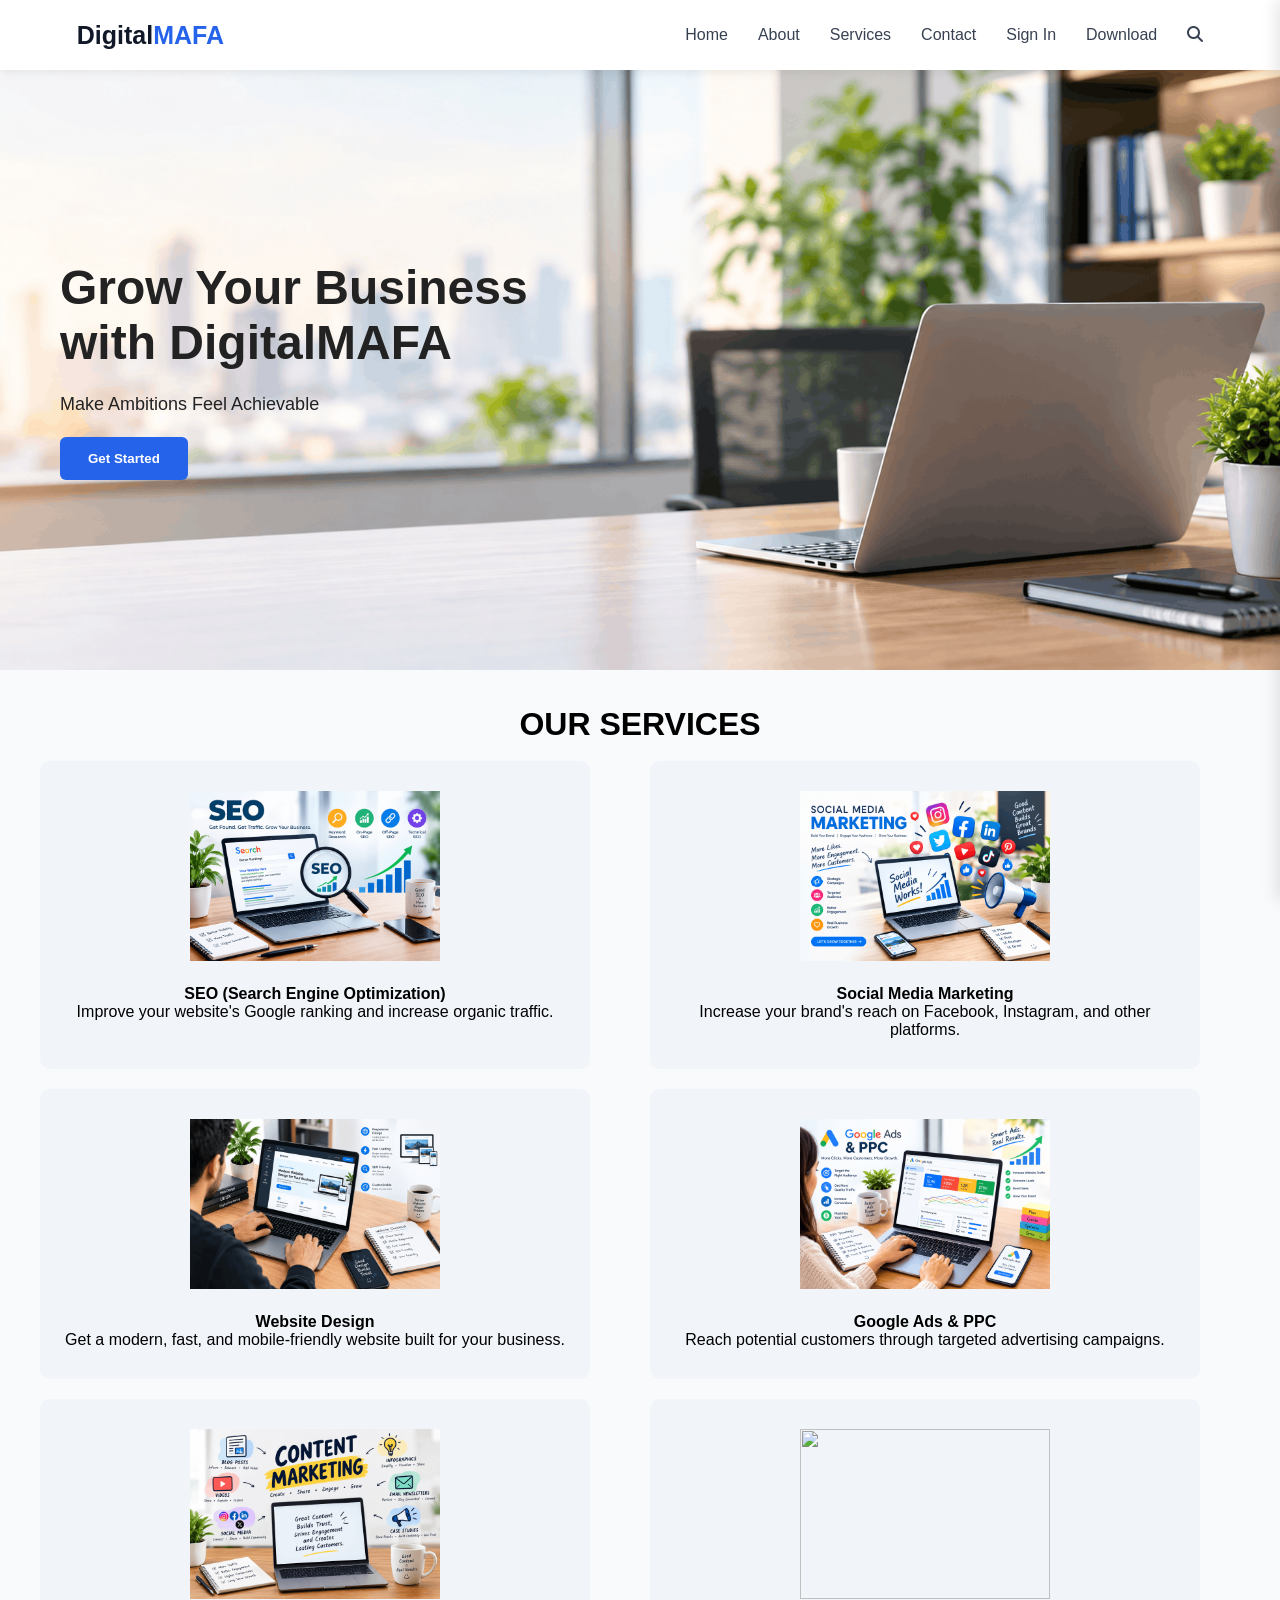
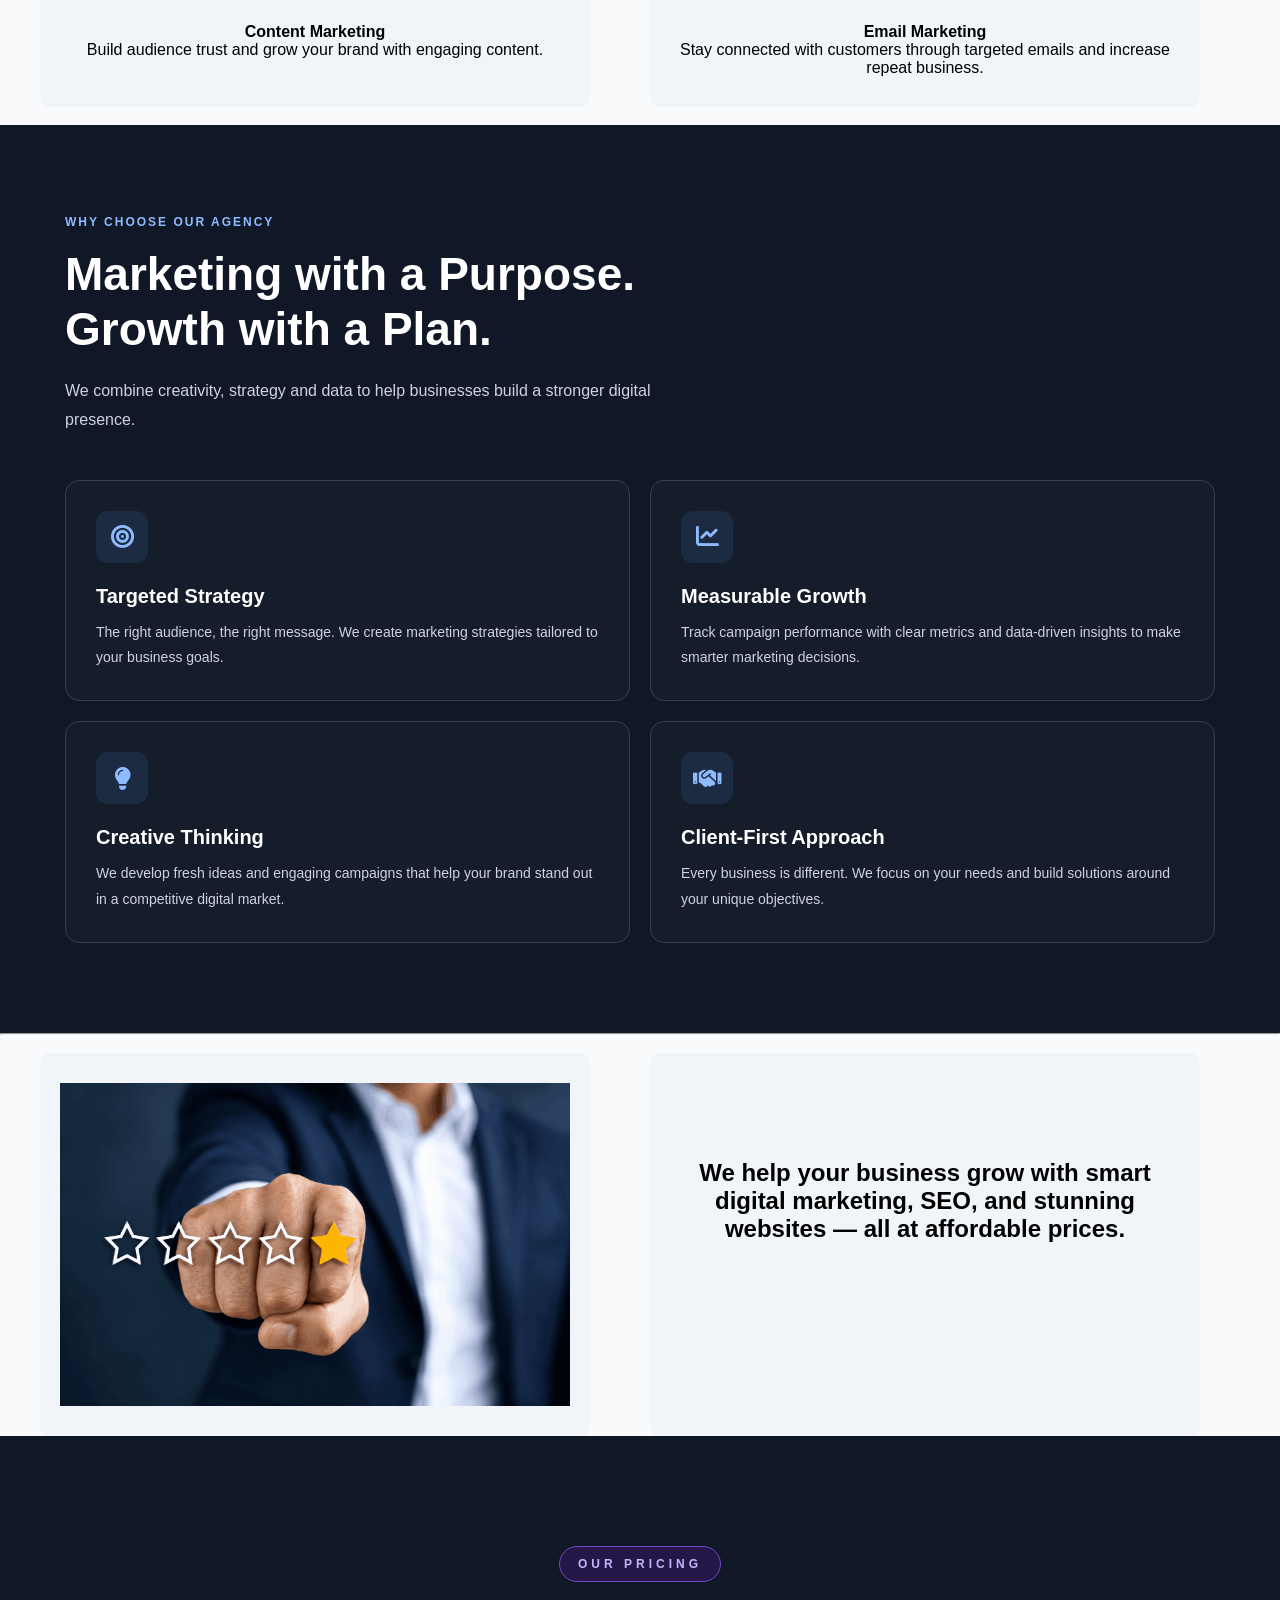
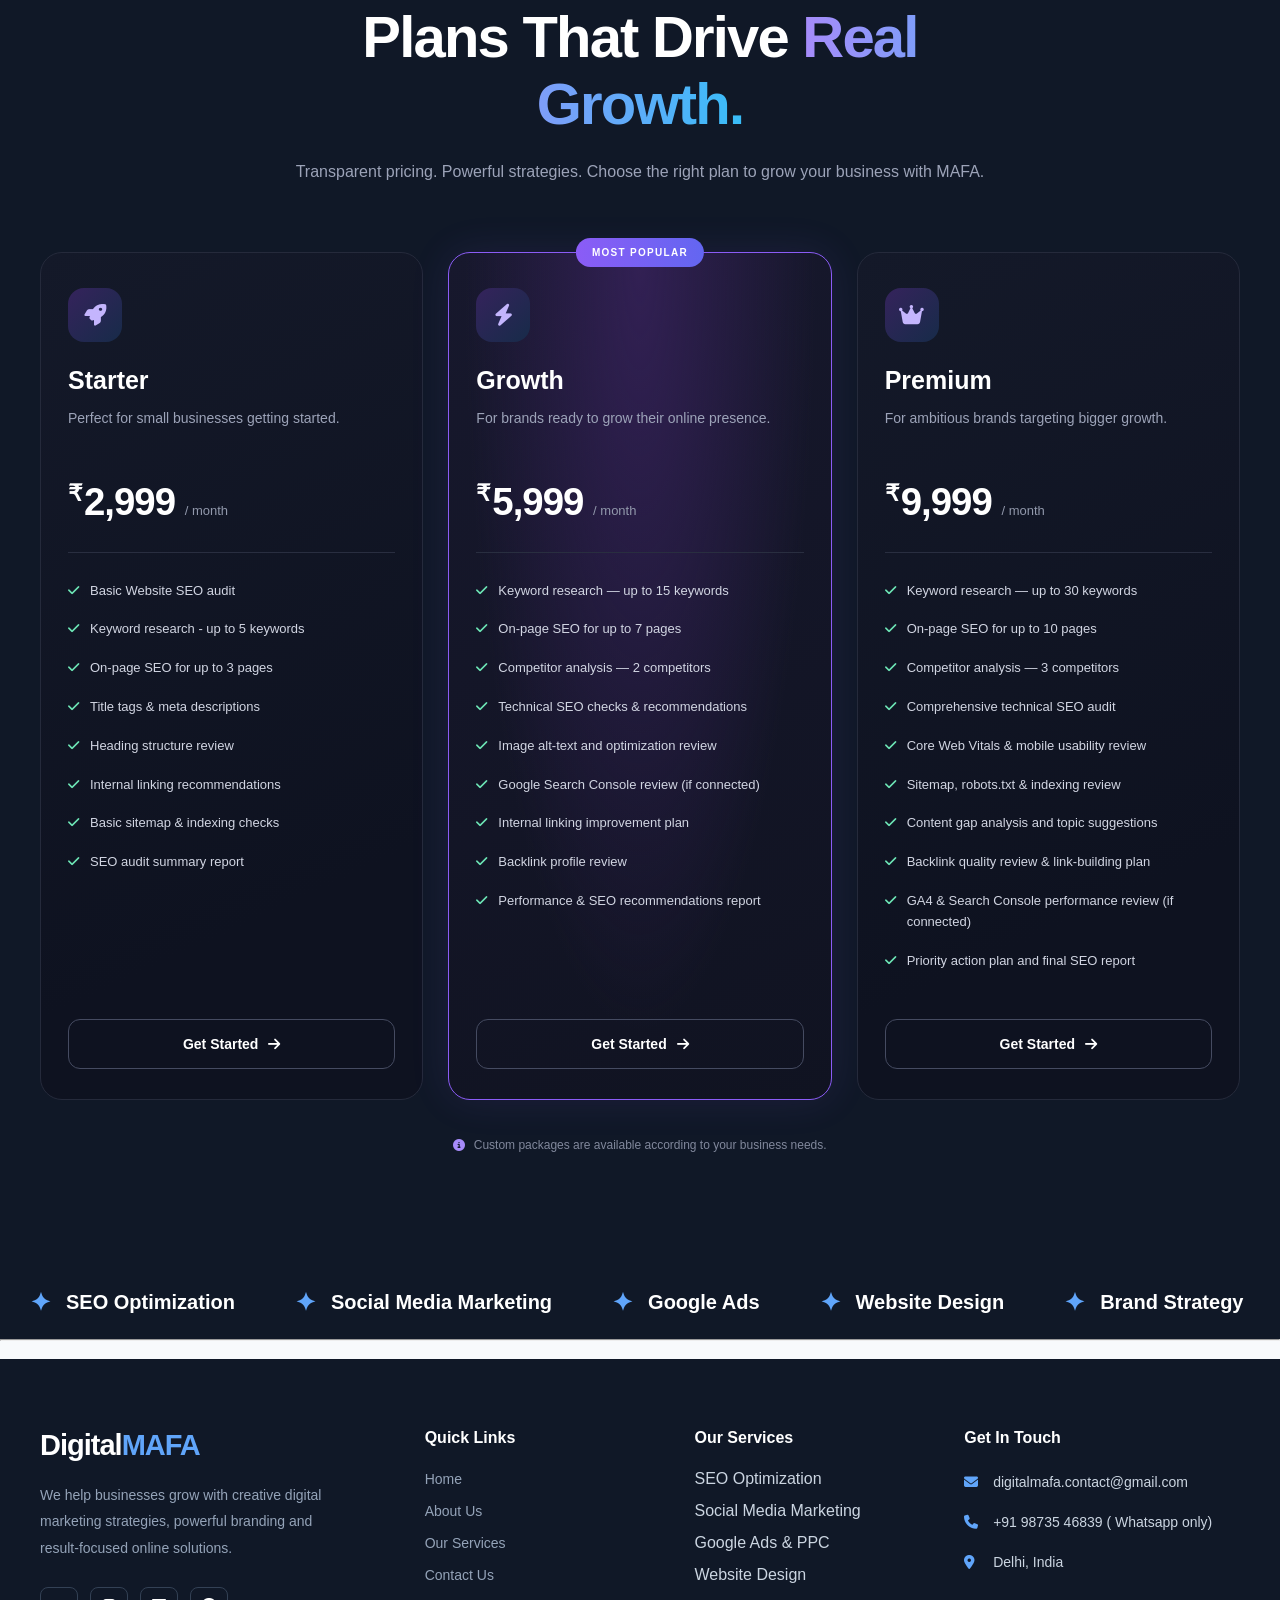
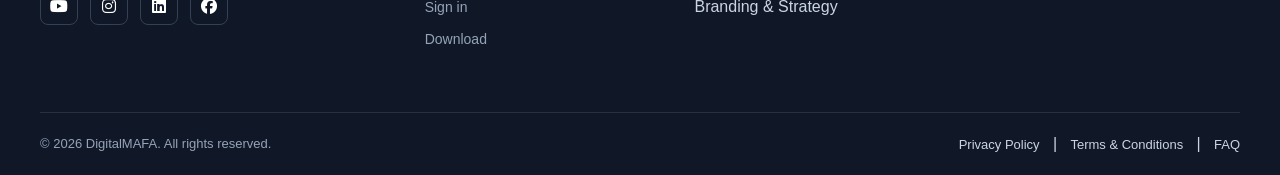
==== index.html @ c2f6a1da "Update index.html" ====
<!DOCTYPE html>
<html lang="en">
<head>
  <meta charset="UTF-8">
  <meta name="viewport" content="width=device-width, initial-scale=1.0">


<!--title & description-->
<title>The Best Digital Services Platform to Grow Your Business | DigitalMAFA</title>
<meta name="description" content="Empowering businesses with smart digital solutions to boost online visibility, attract more customers, and achieve sustainable growth.">


<script async src="https://pagead2.googlesyndication.com/pagead/js/adsbygoogle.js?client=ca-pub-8954679280643661"
     crossorigin="anonymous"></script>

<!-- Google tag (gtag.js) -->
<script async src="https://www.googletagmanager.com/gtag/js?id=G-PG7W6HLJ6Y"></script>
<script>
  window.dataLayer = window.dataLayer || [];
  function gtag(){dataLayer.push(arguments);}
  gtag('js', new Date());

  gtag('config', 'G-PG7W6HLJ6Y');
</script>

<!--Keywords-->
<meta name="keywords" content="DigitalMAFA, digital services, digital marketing services, SEO services, social media marketing, website development, web design services, Google Ads, online advertising, business growth, digital solutions, online branding">


<!-- Camonical -->
<link rel="canonical" href="https://digitalmafa.github.io/index.html">

<!-- logo icon -->
<link rel="icon" href="images/20261020_102235.png" type="image/png">

<!-- Link Preview Image -->
<meta property="og:type" content="website">
<meta property="og:title" content="The Best Digital Services Platform to Grow Your Business | DigitalMAFA">
<meta property="og:description" content="Empowering businesses with smart digital solutions to boost online visibility, attract more customers, and achieve sustainable growth.">
<meta property="og:image" content="https://digitalmafa.github.io/images/WhatsApp Image 2026-10-20 at 11.10.28 AM.jpeg">
<meta property="og:url" content="https://digitalmafa.github.io/">
<meta property="og:site_name" content="DigitalMAFA">

<!-- X / Twitter Preview -->
<meta name="twitter:card" content="summary_large_image">
<meta name="twitter:title" content="The Best Digital Services Platform to Grow Your Business | DigitalMAFA">
<meta name="twitter:description" content="Empowering businesses with smart digital solutions to boost online visibility, attract more customers, and achieve sustainable growth.">
<meta name="twitter:image" content="https://digitalmafa.github.io/images/WhatsApp Image 2026-10-20 at 11.10.28 AM.jpeg">


<!--Schema markup-->
<script type="application/ld+json">
{
  "@context": "https://schema.org",
  "@graph": [
    {
      "@type": "Organization",
      "@id": "https://digitalmafa.github.io/#organization",
      "name": "DigitalMAFA",
      "url": "https://digitalmafa.github.io/",
      "description": "DigitalMAFA provides digital services to help businesses build their online presence and grow online.",
      "logo": {
        "@type": "ImageObject",
        "url": "https://digitalmafa.github.io/logo.png"
      }
    },
    {
      "@type": "WebSite",
      "@id": "https://digitalmafa.github.io/#website",
      "url": "https://digitalmafa.github.io/",
      "name": "DigitalMAFA",
      "publisher": {
        "@id": "https://digitalmafa.github.io/#organization"
      },
      "inLanguage": "en"
    },
    {
      "@type": "WebPage",
      "@id": "https://digitalmafa.github.io/#webpage",
      "url": "https://digitalmafa.github.io/",
      "name": "The Best Digital Services Platform to Grow Your Business | DigitalMAFA",
      "description": "Empowering businesses with smart digital solutions to boost online visibility, attract more customers, and achieve sustainable growth.",
      "isPartOf": {
        "@id": "https://digitalmafa.github.io/#website"
      },
      "about": {
        "@id": "https://digitalmafa.github.io/#organization"
      },
      "inLanguage": "en"
    }
  ]
}
</script>


<!--CSS Styles-->
<link href="css/novbar.css" rel="stylesheet">
<link href="css/hero.css" rel="stylesheet">
<link href="css/colum.css" rel="stylesheet">
<link href="css/premium-section.css" rel="stylesheet">
<link href="css/footer.css" rel="stylesheet">
<link href="css/scrolling-slide.css" rel="stylesheet">
<link href="css/price.css" rel="stylesheet">


  <!-- Bootstrap CSS -->
<link rel="stylesheet"
href="https://cdnjs.cloudflare.com/ajax/libs/font-awesome/6.7.2/css/all.min.css">

</head>

<body>

  <nav class="navbar">
    <div class="logo"><b>Digital</b><b style="color: #2563eb;">MAFA</b></div>

    <ul class="nav-links">
      <li><a href="index.html">Home</a></li>
      <li><a href="about.html">About</a></li>
      <li><a href="services.html">Services</a></li>
      <li><a href="contact.html">Contact</a></li>
      <li><a href="sign-in.html">Sign In</a></li>
      <li><a href="download.html">Download</a></li>
      <li><a href="search.html"><i class="fa-solid fa-magnifying-glass"></i></a></li>
      
    </ul>

    <button class="menu-btn"
      aria-label="Open menu"
      aria-controls="sidebar"
      aria-expanded="false"
      onclick="openMenu()">☰</button>
  </nav>

  <div class="overlay" id="overlay" onclick="closeMenu()"></div>

   <aside class="sidebar" id="sidebar" aria-label="Mobile navigation">
   
    <button class="close-btn"
      aria-label="Close menu"
      onclick="closeMenu()">×</button>

    <a href="search.html" onclick="closeMenu()"><i class="fa-solid fa-magnifying-glass"></i> Search</a>
    <hr><br>
    <a href="index.html" onclick="closeMenu()">Home</a>
    <a href="about.html" onclick="closeMenu()">About</a>
    <a href="services.html" onclick="closeMenu()">Services</a>
    <a href="contact.html" onclick="closeMenu()">Contact</a>
    <a href="sign-in.html" onclick="closeMenu()">Sign In</a>
    <a href="download.html" onclick="closeMenu()">Download</a>
  </aside>


<section class="hero">
  <div class="hero-content">
    <h1>Grow Your Business with DigitalMAFA</h1>
    <p>Make Ambitions Feel Achievable</p><br>
     <a href="search.html"><button><b>Get Started</b></button></a>
  </div>
</section>

  
<br><br>

  <h1 style="text-align: center;"><b>OUR SERVICES</b></h1><br>
 
 <div class="container">



    <div class="column">
      <h2>
<img src="images/SEO Workspace Growth Strategy.png" width="250px" height="170px">
</h2><br>
      <p><b>SEO (Search Engine Optimization)</b></p>
      <p>Improve your website's Google ranking and increase organic traffic.</p>
    </div>

    <div class="column">
      <h2><img src="images/Social Media Marketing Growth Hub.png" width="250px" height="170px"></h2><br>
      <p><b>Social Media Marketing</b></p>
      <p>
Increase your brand's reach on Facebook, Instagram, and other platforms.</p>
    </div>

    <div class="column">
      <h2><img src="images/Modern Workspace for Web Design.png" width="250px" height="170px"></h2><br>
      <p><b>Website Design</b></p>
      <p>Get a modern, fast, and mobile-friendly website built for your business.</p>
    </div>
   
     <div class="column">
      <h2><img src="images/Google Ads PPC Growth Workspace.png" width="250px" height="170px"></h2><br>
      <p><b>Google Ads & PPC</b></p>
      <p>Reach potential customers through targeted advertising campaigns.</p>
    </div>

     <div class="column">
      <h2><img src="images/Content Marketing Workspace Infographic.png" width="250px" height="170px"></h2><br>
      <p><b>Content Marketing</b></p>
      <p>Build audience trust and grow your brand with engaging content.</p>
    </div>

     <div class="column">
      <h2><img src="images/Email Marketing_ Connect, Engage, Grow." width="250px" height="170px"></h2><br>
      <p><b>Email Marketing</b></p>
      <p>Stay connected with customers through targeted emails and increase repeat business.
</p>
    </div>

  </div>
<br>

<section class="why-section">
    <div class="why-container">

        <div class="section-label">
            WHY CHOOSE OUR AGENCY
        </div>

        <h2>
            Marketing with a Purpose.
            Growth with a Plan.
        </h2>

        <p class="section-description">
            We combine creativity, strategy and data to help
            businesses build a stronger digital presence.
        </p>

        <div class="why-grid">

            <!-- Card 1 -->
            <div class="why-card">
                <div class="why-icon">
                    <i class="fa-solid fa-bullseye"></i>
                </div>

                <h3>Targeted Strategy</h3>

                <p>
                    The right audience, the right message.
                    We create marketing strategies tailored
                    to your business goals.
                </p>
            </div>

            <!-- Card 2 -->
            <div class="why-card">
                <div class="why-icon">
                    <i class="fa-solid fa-chart-line"></i>
                </div>

                <h3>Measurable Growth</h3>

                <p>
                    Track campaign performance with clear
                    metrics and data-driven insights to
                    make smarter marketing decisions.
                </p>
            </div>

            <!-- Card 3 -->
            <div class="why-card">
                <div class="why-icon">
                    <i class="fa-solid fa-lightbulb"></i>
                </div>

                <h3>Creative Thinking</h3>

                <p>
                    We develop fresh ideas and engaging
                    campaigns that help your brand stand
                    out in a competitive digital market.
                </p>
            </div>

            <!-- Card 4 -->
            <div class="why-card">
                <div class="why-icon">
                    <i class="fa-solid fa-handshake"></i>
                </div>

                <h3>Client-First Approach</h3>

                <p>
                    Every business is different. We focus
                    on your needs and build solutions
                    around your unique objectives.
                </p>
            </div>

        </div>
    </div>
</section>

<hr><br>

 <div class="container">

   
        <div class="column">
    
<img src="images/geralt-feedback-3083100.png" width="100%" height="100%">

      
    </div>
 

    <div class="column" style="padding-top: 18%; padding-bottom: 20%; font-family: Verdana, Geneva, Tahoma, sans-serif;">
      <h2>
We help your business grow with smart digital marketing, SEO, and stunning websites — all at affordable prices.
</h2>
      
    </div> 
</div>






<!-- DIGITALMAFA PREMIUM PRICING -->
<section class="mafa-pricing" id="pricing">
  <div class="pricing-container">

    <div class="pricing-heading">
      <span class="pricing-label">OUR PRICING</span>

      <h2>
        Plans That Drive <span>Real Growth.</span>
      </h2>

      <p>
        Transparent pricing. Powerful strategies.
        Choose the right plan to grow your business with MAFA.
      </p>
    </div>

    <div class="pricing-grid">

      <!-- STARTER PLAN -->
      <div class="pricing-card">

        <div class="plan-icon">
          <i class="fa-solid fa-rocket"></i>
        </div>

        <h3>Starter</h3>

        <p class="plan-description">
          Perfect for small businesses getting started.
        </p>

        <div class="plan-price">
          <span class="currency">₹</span>2,999
          <span class="price-period">/ month</span>
        </div>

        <div class="plan-divider"></div>

        <ul class="plan-features">
          <li><i class="fa-solid fa-check"></i> Basic Website SEO audit</li>
          <li><i class="fa-solid fa-check"></i> Keyword research - up to 5 keywords</li>
          <li><i class="fa-solid fa-check"></i> On-page SEO for up to 3 pages</li>
          <li><i class="fa-solid fa-check"></i> Title tags & meta descriptions</li>
          <li><i class="fa-solid fa-check"></i> Heading structure review</li>
          <li><i class="fa-solid fa-check"></i> Internal linking recommendations</li>
          <li><i class="fa-solid fa-check"></i> Basic sitemap & indexing checks</li>
          <li><i class="fa-solid fa-check"></i> SEO audit summary report</li>
          
        </ul>

        
<a href="contact.html?plan=Basic%20SEO"
   class="plan-button"
   onclick="return selectPlan(
       event,
       'Basic SEO',
       '₹2,999 / project',
       '• Basic website SEO audit\n• Keyword research — up to 5 keywords\n• On-page SEO for up to 3 pages\n• Title tags & meta descriptions\n• Heading structure review\n• Internal linking recommendations\n• Basic sitemap & indexing checks\n• SEO audit summary report'
   )">
    Get Started <i class="fa-solid fa-arrow-right"></i>
</a>

</a>

      </div>

      <!-- GROWTH PLAN -->
      <div class="pricing-card popular">

        <div class="popular-badge">MOST POPULAR</div>

        <div class="plan-icon">
          <i class="fa-solid fa-bolt"></i>
        </div>

        <h3>Growth</h3>

        <p class="plan-description">
          For brands ready to grow their online presence.
        </p>

        <div class="plan-price">
          <span class="currency">₹</span>5,999
          <span class="price-period">/ month</span>
        </div>

        <div class="plan-divider"></div>

        <ul class="plan-features">
          <li><i class="fa-solid fa-check"></i> Keyword research — up to 15 keywords</li>
          <li><i class="fa-solid fa-check"></i> On-page SEO for up to 7 pages</li>
          <li><i class="fa-solid fa-check"></i> Competitor analysis — 2 competitors</li>
          <li><i class="fa-solid fa-check"></i> Technical SEO checks & recommendations</li>
          <li><i class="fa-solid fa-check"></i> Image alt-text and optimization review</li>
          <li><i class="fa-solid fa-check"></i> Google Search Console review (if connected)</li>
          <li><i class="fa-solid fa-check"></i> Internal linking improvement plan</li>
          <li><i class="fa-solid fa-check"></i> Backlink profile review</li>
          <li><i class="fa-solid fa-check"></i> Performance & SEO recommendations report</li>
      
        </ul>

       
<a href="contact.html?plan=Growth%20SEO"
   class="plan-button"
   onclick="return selectPlan(
       event,
       'Growth SEO',
       '₹5,999 / project',
       '• Everything in Basic SEO\n• Basic website SEO audit\n• Keyword research — up to 5 keywords\n• On-page SEO for up to 3 pages\n• Title tags & meta descriptions\n• Heading structure review\n• Internal linking recommendations\n• Basic sitemap & indexing checks\n• SEO audit summary report\n• Keyword research — up to 15 keywords\n• On-page SEO for up to 7 pages\n• Competitor analysis — 2 competitors\n• Technical SEO checks & recommendations\n• Image alt-text and optimization review\n• Google Search Console review (if connected)\n• Internal linking improvement plan\n• Backlink profile review\n• Performance & SEO recommendations report'
   )">
    Get Started <i class="fa-solid fa-arrow-right"></i>
</a>


      </div>

      <!-- PREMIUM PLAN -->
      <div class="pricing-card">

        <div class="plan-icon">
          <i class="fa-solid fa-crown"></i>
        </div>

        <h3>Premium</h3>

        <p class="plan-description">
          For ambitious brands targeting bigger growth.
        </p>

        <div class="plan-price">
          <span class="currency">₹</span>9,999
          <span class="price-period">/ month</span>
        </div>

        <div class="plan-divider"></div>

        <ul class="plan-features">
          <li><i class="fa-solid fa-check"></i> Keyword research — up to 30 keywords</li>
          <li><i class="fa-solid fa-check"></i>On-page SEO for up to 10 pages</li>
          <li><i class="fa-solid fa-check"></i> Competitor analysis — 3 competitors</li>
          <li><i class="fa-solid fa-check"></i> Comprehensive technical SEO audit</li>
          <li><i class="fa-solid fa-check"></i>Core Web Vitals & mobile usability review</li>
          <li><i class="fa-solid fa-check"></i> Sitemap, robots.txt & indexing review</li>
          <li><i class="fa-solid fa-check"></i> Content gap analysis and topic suggestions</li>
          <li><i class="fa-solid fa-check"></i>Backlink quality review & link-building plan</li>
          <li><i class="fa-solid fa-check"></i> GA4 & Search Console performance review (if connected)</li>
          <li><i class="fa-solid fa-check"></i>Priority action plan and final SEO report</li>
        </ul>


<a href="contact.html?plan=Premium%20SEO"
   class="plan-button"
   onclick="return selectPlan(
       event,
       'Premium SEO',
       '₹9,999 / project',
       '• Everything in Basic SEO\n• Basic website SEO audit\n• Keyword research — up to 5 keywords\n• On-page SEO for up to 3 pages\n• Title tags & meta descriptions\n• Heading structure review\n• Internal linking recommendations\n• Basic sitemap & indexing checks\n• SEO audit summary report\n• Everything in Growth SEO\n• Keyword research — up to 15 keywords\n• On-page SEO for up to 7 pages\n• Competitor analysis — 2 competitors\n• Technical SEO checks & recommendations\n• Image alt-text and optimization review\n• Google Search Console review (if connected)\n• Internal linking improvement plan\n• Backlink profile review\n• Performance & SEO recommendations report\n• Keyword research — up to 30 keywords\n• On-page SEO for up to 10 pages\n• Competitor analysis — 3 competitors\n• Comprehensive technical SEO audit\n• Core Web Vitals & mobile usability review\n• Sitemap, robots.txt & indexing review\n• Content gap analysis and topic suggestions\n• Backlink quality review & link-building plan\n• GA4 & Search Console performance review (if connected)\n• Priority action plan and final SEO report'
   )">
    Get Started <i class="fa-solid fa-arrow-right"></i>
</a>

      </div>

    </div>

    <p class="pricing-note">
      <i class="fa-solid fa-circle-info"></i>
      Custom packages are available according to your business needs.
    </p>

  </div>
</section>


<!-- DigitalMAFA Scrolling Slider -->
<section class="scroll-section">
    <div class="scroll-track">

        <div class="scroll-item">
            <span>✦</span> SEO Optimization
        </div>

        <div class="scroll-item">
            <span>✦</span> Social Media Marketing
        </div>

        <div class="scroll-item">
            <span>✦</span> Google Ads
        </div>

        <div class="scroll-item">
            <span>✦</span> Website Design
        </div>

        <div class="scroll-item">
            <span>✦</span> Brand Strategy
        </div>

        <div class="scroll-item">
            <span>✦</span> Content Marketing
        </div>

        <!-- Duplicate items for continuous scrolling -->
        <div class="scroll-item">
            <span>✦</span> SEO Optimization
        </div>

        <div class="scroll-item">
            <span>✦</span> Social Media Marketing
        </div>

        <div class="scroll-item">
            <span>✦</span> Google Ads
        </div>

        <div class="scroll-item">
            <span>✦</span> Website Design
        </div>

        <div class="scroll-item">
            <span>✦</span> Brand Strategy
        </div>

        <div class="scroll-item">
            <span>✦</span> Content Marketing
        </div>

    </div>
</section>
<hr>
<br>

<footer class="digitalmafa-footer">
    <div class="footer-container">

        <div class="footer-grid">

            <!-- Company Info -->
            <div class="footer-about">
                <div class="footer-logo">
                    Digital<span>MAFA</span>
                </div>

                <p>
                    We help businesses grow with creative digital
                    marketing strategies, powerful branding and
                    result-focused online solutions.
                </p>

              <div class="footer-socials">
                    <a href="https://www.youtube.com/@DigitalMAFA" aria-label="YouTube">
                        <i class="fa-brands fa-youtube"></i>
                    </a>

                     <a href="https://www.instagram.com/digitalmafa" aria-label="Instagram">
                        <i class="fa-brands fa-instagram"></i>
                    </a>

                    <a href="https://www.linkedin.com/in/digitalmafa" aria-label="Linkedin">
                        <i class="fa-brands fa-linkedin"></i>
                    </a>
                    
                     <a href="https://www.facebook.com/digitalmafa" aria-label="Linkedin">
                        <i class="fa-brands fa-facebook"></i>
                    </a>
              
                </div>
            </div>

            <!-- Quick Links -->
            <div class="footer-column">
                <h3>Quick Links</h3>
                <ul>
                    <li><a href="index.html">Home</a></li>
                    <li><a href="about.html">About Us</a></li>
                    <li><a href="services.html">Our Services</a></li>
                    <li><a href="contact.html">Contact Us</a></li>
                     <li><a href="sign-in.html">Sign in</a></li>
                     <li><a href="download.html">Download</a></li>
                </ul>
            </div>

            <!-- Services -->
            <div class="footer-column">
                <h3>Our Services</h3>
                <ul>
                    <li>SEO Optimization</a></li>
                    <li>Social Media Marketing</a></li>
                    <li>Google Ads & PPC</a></li>
                    <li>Website Design</a></li>
                    <li>Branding & Strategy</a></li>
                </ul>
            </div>

            <!-- Contact Info -->
            <div class="footer-column footer-contact">
                <h3>Get In Touch</h3>

                <p>
                    <i class="fa-solid fa-envelope"></i>
                    digitalmafa.contact@gmail.com
                </p>

                <p>
                    <i class="fa-solid fa-phone"></i>
                    +91 98735 46839 ( Whatsapp only)
                </p>

                <p>
                    <i class="fa-solid fa-location-dot"></i>
                    Delhi, India
                </p>
            </div>

        </div>

        <!-- Copyright -->
        <div class="footer-bottom">
            <p>
                &copy; <span id="footer-year"></span>
                DigitalMAFA. All rights reserved.
            </p>

            <div>
                <a href="privacy.html">Privacy Policy</a>
                &nbsp; | &nbsp;
                <a href="terms.html">Terms & Conditions</a>
                 &nbsp; | &nbsp;
                <a href="faq.html">FAQ</a>
            </div>
            
        </div>

    </div>
</footer>



<script>
function selectPlan(event, planName, price, features) {
    event.preventDefault();

    const params = new URLSearchParams({
        plan: planName,
        price: price,
        features: features
    });

    window.location.href = "contact.html?" + params.toString();

    return false;
}
</script>

<!--javascript-->
<script src="js/menu-bar.js"></script>
<script src="js/footer.js"></script>



  
</body>
</html>
---- css/novbar.css ----
* {
      margin: 0;
      padding: 0;
      box-sizing: border-box;
    }

    body {
      font-family: Arial, sans-serif;
      background: #f8fafc;
    }

    /* Navigation bar */
    .navbar {
      height: 70px;
      background: white;
      display: flex;
      align-items: center;
      justify-content: space-between;
      padding: 0 6%;
      box-shadow: 0 2px 10px rgba(0,0,0,0.08);
      position: sticky;
      top: 0;
      z-index: 1000;
    }

    .logo {
      font-size: 25px;
      font-weight: bold;
      color: #111827;
      max-height: 200px;
      max-width: 220px;
      
    }

    .nav-links {
      display: flex;
      gap: 30px;
      list-style: none;
    }

    .nav-links a {
      text-decoration: none;
      color: #374151;
      font-size: 16px;
      transition: 0.3s;
    }

    .nav-links a:hover {
      color: #2563eb;
    }

    /* Menu button */
    .menu-btn {
      display: none;
      font-size: 28px;
      background: none;
      border: none;
      cursor: pointer;
      color: #111827;
    }

    /* Slide-out sidebar */
    .sidebar {
      position: fixed;
      top: 0;
      right: -280px;
      width: 280px;
      height: 100vh;
      background: white;
      box-shadow: -4px 0 15px rgba(0,0,0,0.1);
      padding: 25px;
      transition: right 0.3s ease;
      z-index: 2000;
    }

    .sidebar.active {
      right: 0;
    }

    .close-btn {
      display: block;
      margin-left: auto;
      font-size: 30px;
      border: none;
      background: none;
      cursor: pointer;
    }

    .sidebar a {
      display: block;
      padding: 16px 0;
      text-decoration: none;
      color: #374151;
      border-bottom: 1px solid #eee;
    }

    .overlay {
      display: none;
      position: fixed;
      inset: 0;
      background: rgba(0,0,0,0.4);
      z-index: 1500;
    }

    .overlay.active {
      display: block;
    }

    /* Page content */
    .content {
      text-align: center;
      padding: 100px 20px;
    }

    .content h1 {
      color: #111827;
      margin-bottom: 15px;
    }

    .content p {
      color: #6b7280;
    }

    /* Mobile responsive */
    @media (max-width: 768px) {
      .nav-links {
        display: none;
      }

      .menu-btn {
        display: block;
      }
    }
---- css/hero.css ----
.hero {
  width: 100%;
  max-width: 1440px;
  height: 600px;
  margin: 0 auto;

  background-image: url("../images/hero.png");
  background-size: cover;
  background-position: center;
  background-repeat: no-repeat;

  display: flex;
  align-items: center;
  padding: 60px;
  box-sizing: border-box;
}

.hero-content {
  max-width: 500px;
  color: #222;
}

.hero-content h1 {
  font-size: 48px;
  margin-bottom: 20px;
}

.hero-content p {
  font-size: 18px;
  line-height: 1.6;
}

.hero-content button {
  padding: 14px 28px;
  background: #2563eb;
  color: white;
  border: none;
  border-radius: 6px;
  cursor: pointer;
}

/* Mobile responsive */
@media (max-width: 768px) {
  .hero {
    height: 450px;
    padding: 25px;
    background-position: 65% center;
  }

  .hero-content {
    max-width: 70%;
  }

  .hero-content h1 {
    font-size: 30px;
  }
}
---- css/colum.css ----
.container {
      display: grid;
      grid-template-columns: repeat(2, 1fr);
      gap: 20px;
      max-width: 1200px;
      margin: auto;
    }

    .column {
      background: #f1f5f9;
      padding: 30px 20px;
      text-align: center;
      border-radius: 10px;
      max-width: 550px;
      max-height: 400px;
    }


    /* Tablet */
    @media (max-width: 900px) {
      .container {
        grid-template-columns: repeat(2, 1fr);
      }
    }

    /* Mobile */
    @media (max-width: 600px) {
      .container {
        grid-template-columns: 1fr;
      }
    }
---- css/premium-section.css ----
/* Premium Section */
.why-section {
    background: #101827;
    color: #ffffff;
    padding: 90px 20px;
}

.why-container {
    max-width: 1150px;
    margin: auto;
}

/* Heading */
.section-label {
    color: #8EBBFF;
    font-size: 12px;
    font-weight: 700;
    letter-spacing: 2px;
    margin-bottom: 18px;
}

.why-section h2 {
    font-size: clamp(30px, 4vw, 46px);
    line-height: 1.2;
    font-weight: 800;
    max-width: 700px;
    margin-bottom: 20px;
}

.section-description {
    color: #CBD5E1;
    font-size: 16px;
    line-height: 1.8;
    max-width: 650px;
    margin-bottom: 45px;
}

/* Cards Grid */
.why-grid {
    display: grid;
    grid-template-columns: repeat(2, 1fr);
    gap: 20px;
}

/* Individual Card */
.why-card {
    border: 1px solid #334155;
    border-radius: 14px;
    padding: 30px;
    background: rgba(255, 255, 255, 0.02);
    transition: all 0.3s ease;
}

.why-card:hover {
    transform: translateY(-5px);
    border-color: #8EBBFF;
    background: rgba(255, 255, 255, 0.05);
}

/* Icon */
.why-icon {
    width: 52px;
    height: 52px;
    border-radius: 12px;
    background: #1D2B42;
    display: flex;
    align-items: center;
    justify-content: center;
    color: #8EBBFF;
    font-size: 23px;
    margin-bottom: 22px;
}

/* Card Text */
.why-card h3 {
    font-size: 20px;
    font-weight: 700;
    margin-bottom: 12px;
}

.why-card p {
    color: #CBD5E1;
    font-size: 14px;
    line-height: 1.8;
}

/* Mobile Responsive */
@media (max-width: 600px) {
    .why-section {
        padding: 60px 18px;
    }

    .why-grid {
        grid-template-columns: 1fr;
        gap: 15px;
    }

    .why-card {
        padding: 24px;
    }

    .section-description {
        font-size: 14px;
        margin-bottom: 30px;
    }
}
---- css/footer.css ----
* {
    box-sizing: border-box;
}

.digitalmafa-footer {
    background: #101827;
    color: #cbd5e1;
    padding: 70px 20px 0;
    font-family: Arial, sans-serif;
}

.footer-container {
    max-width: 1200px;
    margin: auto;
}

.footer-grid {
    display: grid;
    grid-template-columns: 1.5fr 1fr 1fr 1.2fr;
    gap: 40px;
    padding-bottom: 50px;
}

/* Company Logo */
.footer-logo {
    font-size: 29px;
    font-weight: 800;
    color: #ffffff;
    margin-bottom: 20px;
    letter-spacing: -1px;
}

.footer-logo span {
    color: #60a5fa;
}

.footer-about p {
    font-size: 14px;
    line-height: 1.9;
    max-width: 300px;
    color: #94a3b8;
}

/* Footer Headings */
.footer-column h3 {
    color: #ffffff;
    font-size: 16px;
    margin-bottom: 23px;
    font-weight: 700;
}

.footer-column ul {
    list-style: none;
    padding: 0;
    margin: 0;
}

.footer-column ul li {
    margin-bottom: 14px;
}

.footer-column ul li a {
    text-decoration: none;
    color: #94a3b8;
    font-size: 14px;
    transition: 0.3s;
}

.footer-column ul li a:hover {
    color: #60a5fa;
    padding-left: 5px;
}

/* Contact */
.footer-contact p {
    font-size: 14px;
    line-height: 1.8;
    margin-bottom: 15px;
    overflow-wrap: anywhere;
}

.footer-contact i {
    color: #60a5fa;
    width: 25px;
}

/* Social Icons */
.footer-socials {
    display: flex;
    gap: 12px;
    margin-top: 25px;
}

.footer-socials a {
    width: 38px;
    height: 38px;
    display: flex;
    align-items: center;
    justify-content: center;
    border: 1px solid #334155;
    border-radius: 8px;
    color: #ffffff;
    text-decoration: none;
    transition: 0.3s;
}

.footer-socials a:hover {
    background: #2563eb;
    border-color: #2563eb;
    transform: translateY(-3px);
}

/* Bottom Bar */
.footer-bottom {
    border-top: 1px solid #263244;
    padding: 22px 0;
    display: flex;
    justify-content: space-between;
    align-items: center;
    gap: 15px;
    flex-wrap: wrap;
}

.footer-bottom p {
    margin: 0;
    font-size: 13px;
    color: #94a3b8;
}

.footer-bottom a {
    color: #cbd5e1;
    text-decoration: none;
    font-size: 13px;
}

.footer-bottom a:hover {
    color: #60a5fa;
}

/* Tablet */
@media (max-width: 900px) {
    .footer-grid {
        grid-template-columns: repeat(2, 1fr);
        gap: 35px;
    }
}

/* Mobile */
@media (max-width: 550px) {
    .digitalmafa-footer {
        padding: 50px 22px 0;
    }

    .footer-grid {
        grid-template-columns: 1fr;
        gap: 30px;
        padding-bottom: 35px;
    }

    .footer-bottom {
        flex-direction: column;
        align-items: flex-start;
    }
}
---- css/scrolling-slide.css ----
/* Scrolling Slider */
.scroll-section {
    background: #101827;
    color: #ffffff;
    padding: 22px 0;
    overflow: hidden;
    white-space: nowrap;
}

.scroll-track {
    display: flex;
    width: max-content;
    animation: scroll 25s linear infinite;
}

.scroll-item {
    font-family: Arial, sans-serif;
    font-size: 20px;
    font-weight: 600;
    padding: 0 30px;
    display: inline-flex;
    align-items: center;
    gap: 15px;
}

.scroll-item span {
    color: #60a5fa;
    font-size: 25px;
}

/* Continuous Animation */
@keyframes scroll {
    from {
        transform: translateX(0);
    }
    to {
        transform: translateX(-50%);
    }
}

/* Pause on hover */
.scroll-section:hover .scroll-track {
    animation-play-state: paused;
}

/* Mobile Responsive */
@media (max-width: 600px) {
    .scroll-item {
        font-size: 16px;
        padding: 0 18px;
    }
}
---- css/price.css ----
/* ===== DIGITALMAFA PREMIUM PRICING ===== */

.mafa-pricing {
  --mafa-accent: #8b5cf6;
  --mafa-blue: #38bdf8;

  background:
  
    #101827;

  color: #ffffff;
  padding: 110px 22px;
  font-family: Arial, sans-serif;
  overflow: hidden;
}

.pricing-container {
  max-width: 1200px;
  margin: 0 auto;
}

.pricing-heading {
  text-align: center;
  max-width: 700px;
  margin: 0 auto 65px;
}

.pricing-label {
  display: inline-block;
  color: #c4b5fd;
  font-size: 12px;
  font-weight: 800;
  letter-spacing: 4px;
  border: 1px solid #6d4bc4;
  background: #241747;
  border-radius: 30px;
  padding: 10px 18px;
  margin-bottom: 22px;
}

.pricing-heading h2 {
  font-size: clamp(34px, 5vw, 58px);
  line-height: 1.15;
  letter-spacing: -1.8px;
  margin: 0 0 20px;
  font-weight: 800;
}

.pricing-heading h2 span {
  background: linear-gradient(90deg, #a78bfa, #38bdf8);
  -webkit-background-clip: text;
  background-clip: text;
  color: transparent;
}

.pricing-heading p {
  color: #9ca3b8;
  font-size: 16px;
  line-height: 1.8;
  margin: 0;
}

/* Pricing grid */

.pricing-grid {
  display: grid;
  grid-template-columns: repeat(3, minmax(0, 1fr));
  gap: 25px;
  align-items: stretch;
}

/* Individual cards */

.pricing-card {
  position: relative;
  display: flex;
  flex-direction: column;
  min-width: 0;
  padding: 35px 27px 30px;

  border: 1px solid #252a3b;
  border-radius: 22px;

  background: linear-gradient(
    155deg,
    #141929,
    #0e1220 75%
  );

  transition:
    transform 0.35s ease,
    border-color 0.35s ease,
    box-shadow 0.35s ease;
}

.pricing-card:hover {
  transform: translateY(-10px);
  border-color: #8b5cf6;
  box-shadow: 0 20px 55px #6d28d922;
}

/* Icons */

.plan-icon {
  width: 54px;
  height: 54px;
  display: grid;
  place-items: center;

  border-radius: 16px;
  color: #c4b5fd;

  background: linear-gradient(
    135deg,
    #35235c,
    #172b49
  );

  font-size: 22px;
  margin-bottom: 24px;
}

.pricing-card h3 {
  font-size: 25px;
  margin: 0 0 12px;
}

.plan-description {
  color: #9ca3b8;
  font-size: 14px;
  line-height: 1.7;
  min-height: 48px;
  margin: 0 0 25px;
}

/* Price */

.plan-price {
  font-size: clamp(29px, 3vw, 39px);
  font-weight: 800;
  letter-spacing: -1px;
  white-space: nowrap;
}

.currency {
  font-size: 23px;
  vertical-align: top;
  margin-right: 2px;
}

.price-period {
  color: #9299ac;
  font-size: 13px;
  font-weight: 400;
  letter-spacing: 0;
}

.plan-divider {
  height: 1px;
  background: #292e40;
  margin: 28px 0;
}

/* Features */

.plan-features {
  list-style: none;
  padding: 0;
  margin: 0 0 30px;
  flex: 1;
}

.plan-features li {
  display: flex;
  align-items: flex-start;
  gap: 11px;

  color: #d1d5e2;
  font-size: 13px;
  line-height: 1.6;
  margin-bottom: 18px;
}

.plan-features li i {
  color: #6ee7b7;
  margin-top: 3px;
  flex-shrink: 0;
}

.plan-features li.disabled {
  color: #646b7c;
}

.plan-features li.disabled i {
  color: #73798a;
}

/* Buttons */

.plan-button {
  display: flex;
  align-items: center;
  justify-content: center;
  gap: 10px;

  width: 100%;
  box-sizing: border-box;
  padding: 16px 12px;

  border: 1px solid #454b61;
  border-radius: 12px;

  color: #ffffff;
  text-decoration: none;
  font-size: 14px;
  font-weight: 700;

  transition: 0.3s ease;
}

.plan-button:hover {
  border-color: #a78bfa;
  background: #241747;
  transform: translateY(-2px);
}

/* Featured Growth plan */

.pricing-card.popular {
  border: 1px solid #8b5cf6;

  background:
    radial-gradient(
      ellipse at top,
      #322054 0%,
      transparent 65%
    ),
    linear-gradient(
      155deg,
      #17182d,
      #101321
    );

  box-shadow: 0 0 40px #8b5cf61c;
}

.pricing-card.popular:hover {
  box-shadow: 0 20px 60px #8b5cf638;
}

.popular-badge {
  position: absolute;
  top: -15px;
  left: 50%;
  transform: translateX(-50%);

  background: linear-gradient(
    90deg,
    #8b5cf6,
    #6366f1
  );

  color: #ffffff;
  font-size: 10px;
  font-weight: 800;
  letter-spacing: 1.3px;

  padding: 9px 16px;
  border-radius: 30px;
  white-space: nowrap;
}

.featured-button {
  border-color: transparent;

  background: linear-gradient(
    100deg,
    #8b5cf6,
    #6366f1
  );

  box-shadow: 0 8px 25px #7c3aed35;
}

.featured-button:hover {
  background: linear-gradient(
    100deg,
    #7c3aed,
    #4f46e5
  );

  box-shadow: 0 10px 30px #7c3aed55;
}

/* Note */

.pricing-note {
  color: #81889c;
  text-align: center;
  font-size: 12px;
  line-height: 1.7;
  margin: 35px 0 0;
}

.pricing-note i {
  color: #a78bfa;
  margin-right: 5px;
}

/* Tablet */

@media (max-width: 1000px) {
  .pricing-grid {
    grid-template-columns: repeat(2, minmax(0, 1fr));
    gap: 25px;
  }

  .pricing-card.popular {
    margin-top: 10px;
  }
}

/* Mobile */

@media (max-width: 650px) {
  .mafa-pricing {
    padding: 75px 16px;
  }

  .pricing-heading {
    margin-bottom: 50px;
  }

  .pricing-heading h2 {
    letter-spacing: -1px;
  }

  .pricing-heading p {
    font-size: 14px;
  }

  .pricing-grid {
    grid-template-columns: 1fr;
    gap: 35px;
  }

  .pricing-card {
    padding: 32px 24px 25px;
  }

  .plan-description {
    min-height: 0;
  }

  .pricing-card.popular {
    margin-top: 10px;
  }
}

/* Accessibility */

@media (prefers-reduced-motion: reduce) {
  .pricing-card,
  .plan-button {
    transition: none;
  }

  .pricing-card:hover,
  .plan-button:hover {
    transform: none;
  }
}
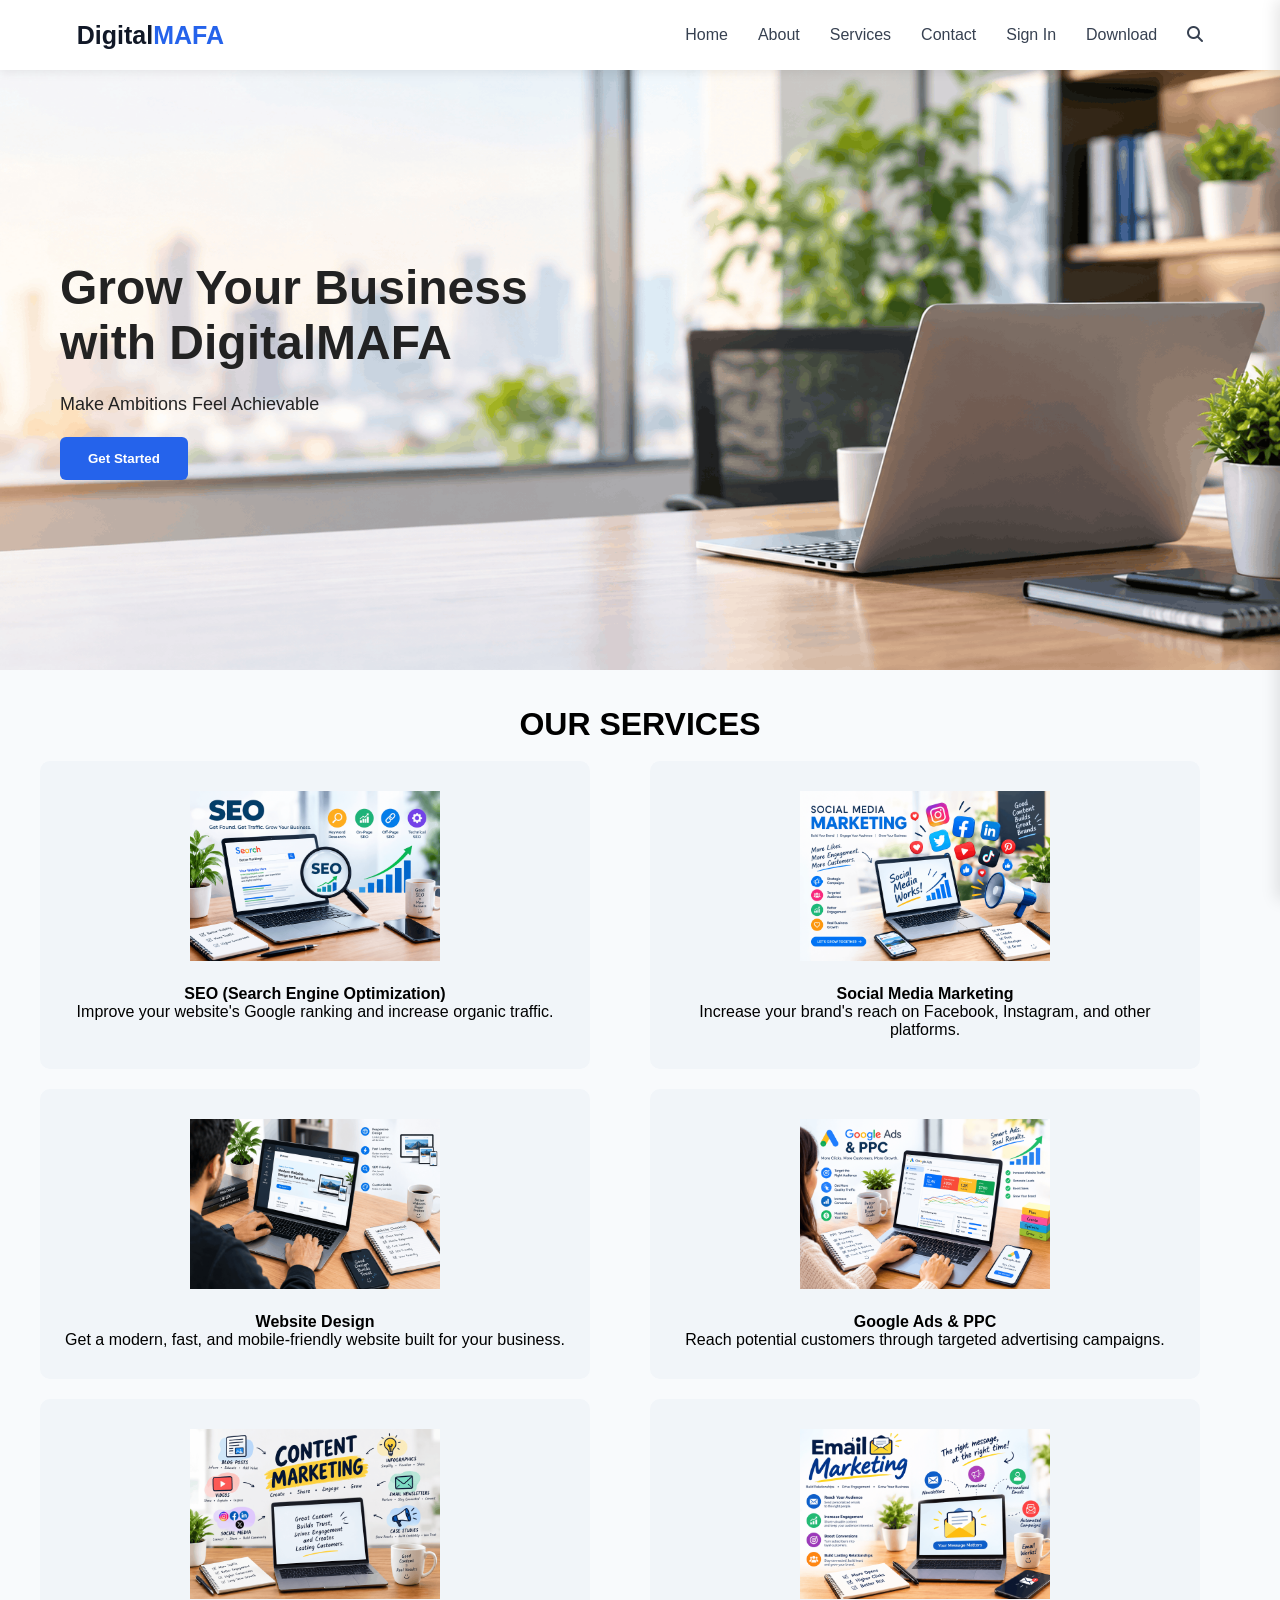
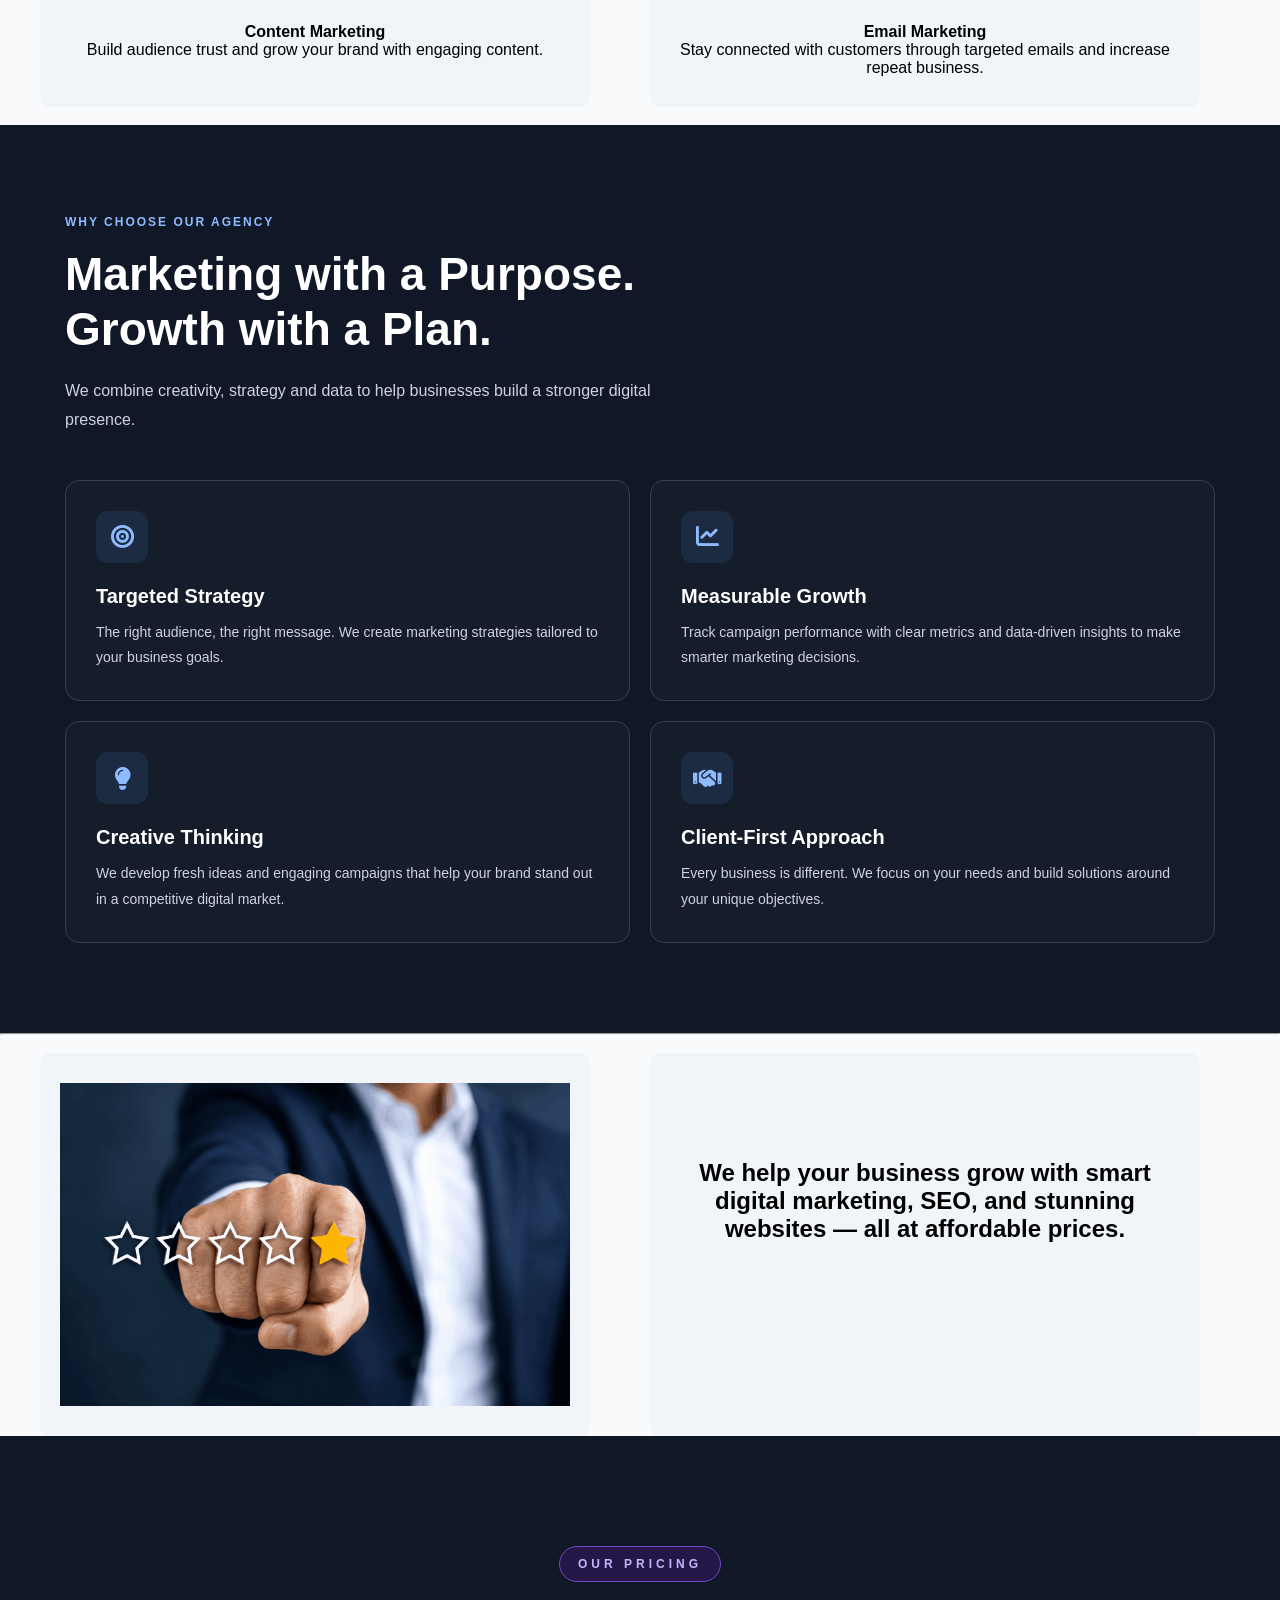
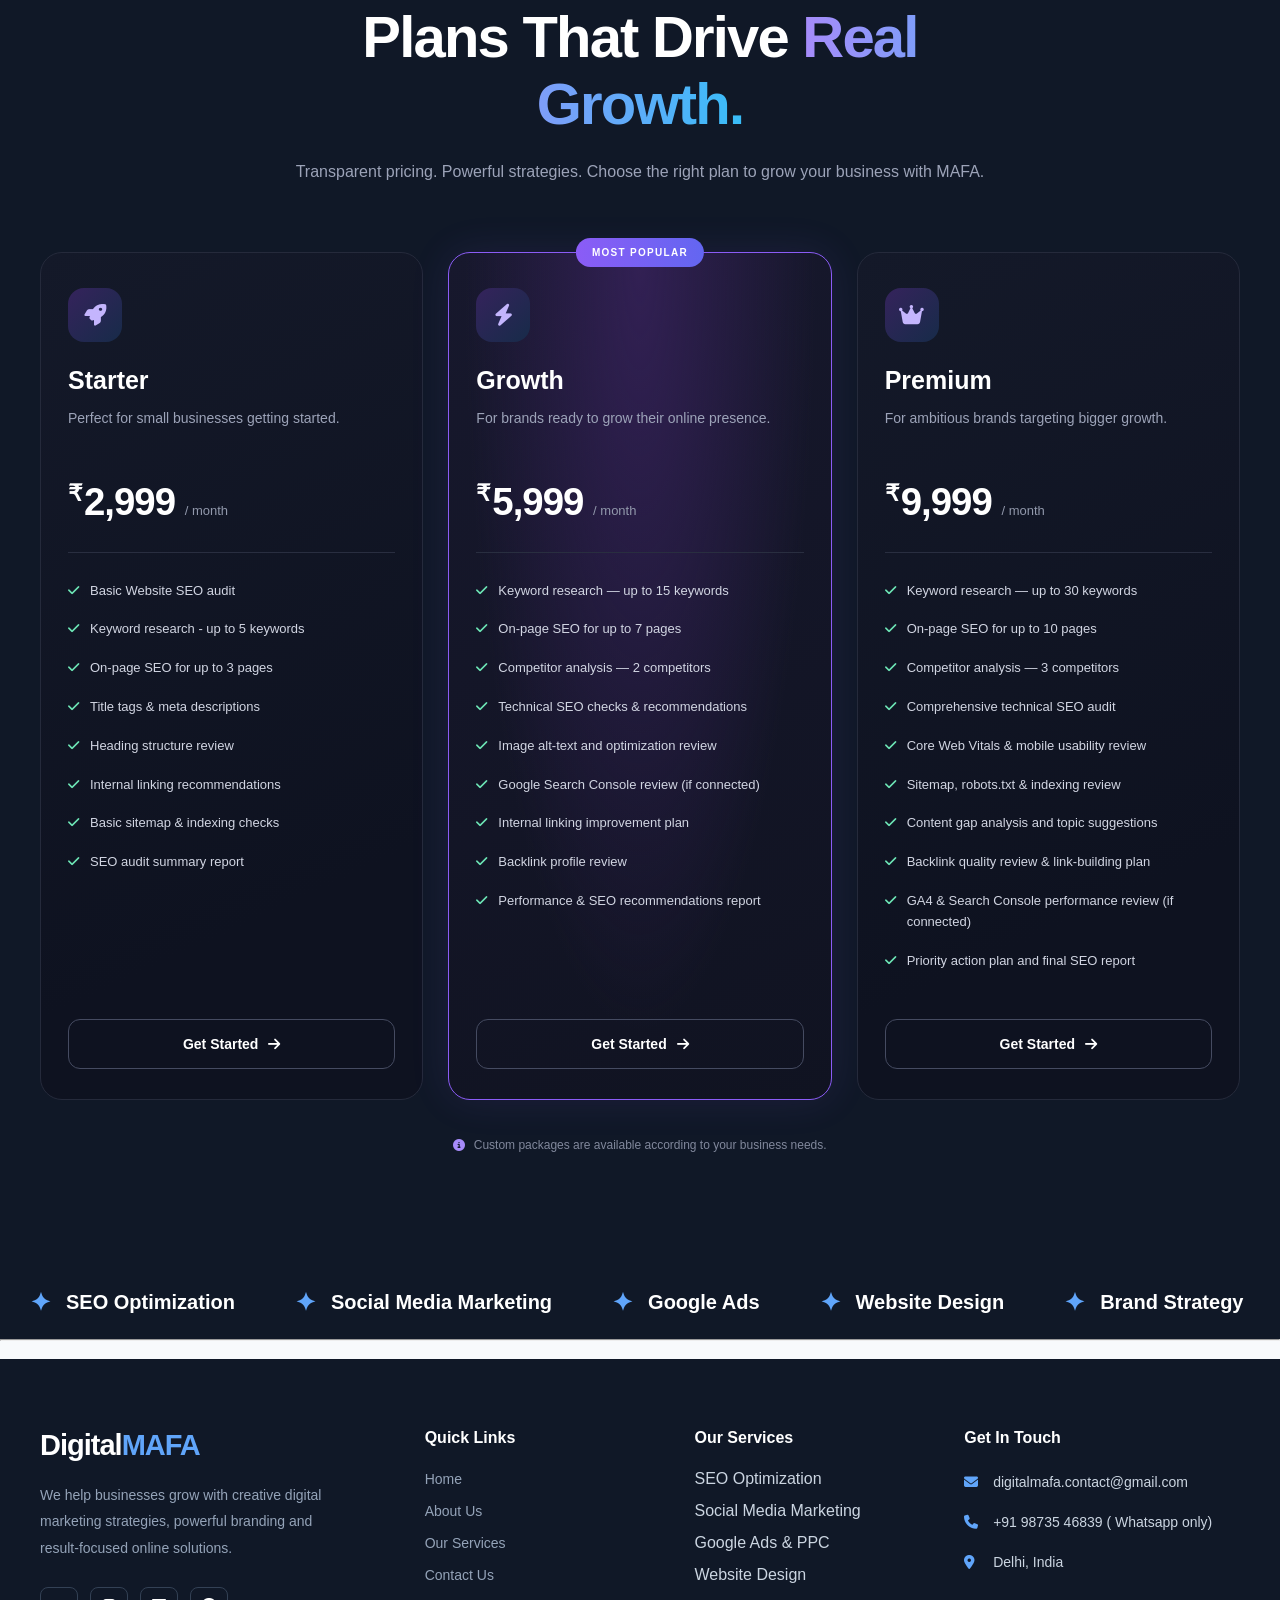
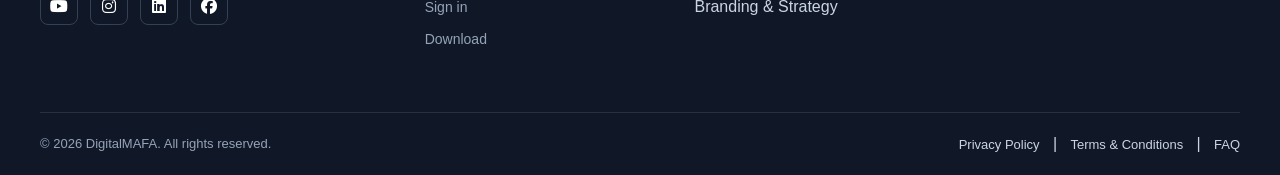
==== commit 4a9bcc15: "Update index.html" ====
--- a/index.html
+++ b/index.html
@@ -202,7 +202,7 @@
     </div>
 
      <div class="column">
-      <h2><img src="images/Email Marketing_ Connect, Engage, Grow." width="250px" height="170px"></h2><br>
+      <h2><img src="images/Email Marketing_ Connect, Engage, Grow.png" width="250px" height="170px"></h2><br>
       <p><b>Email Marketing</b></p>
       <p>Stay connected with customers through targeted emails and increase repeat business.
 </p>
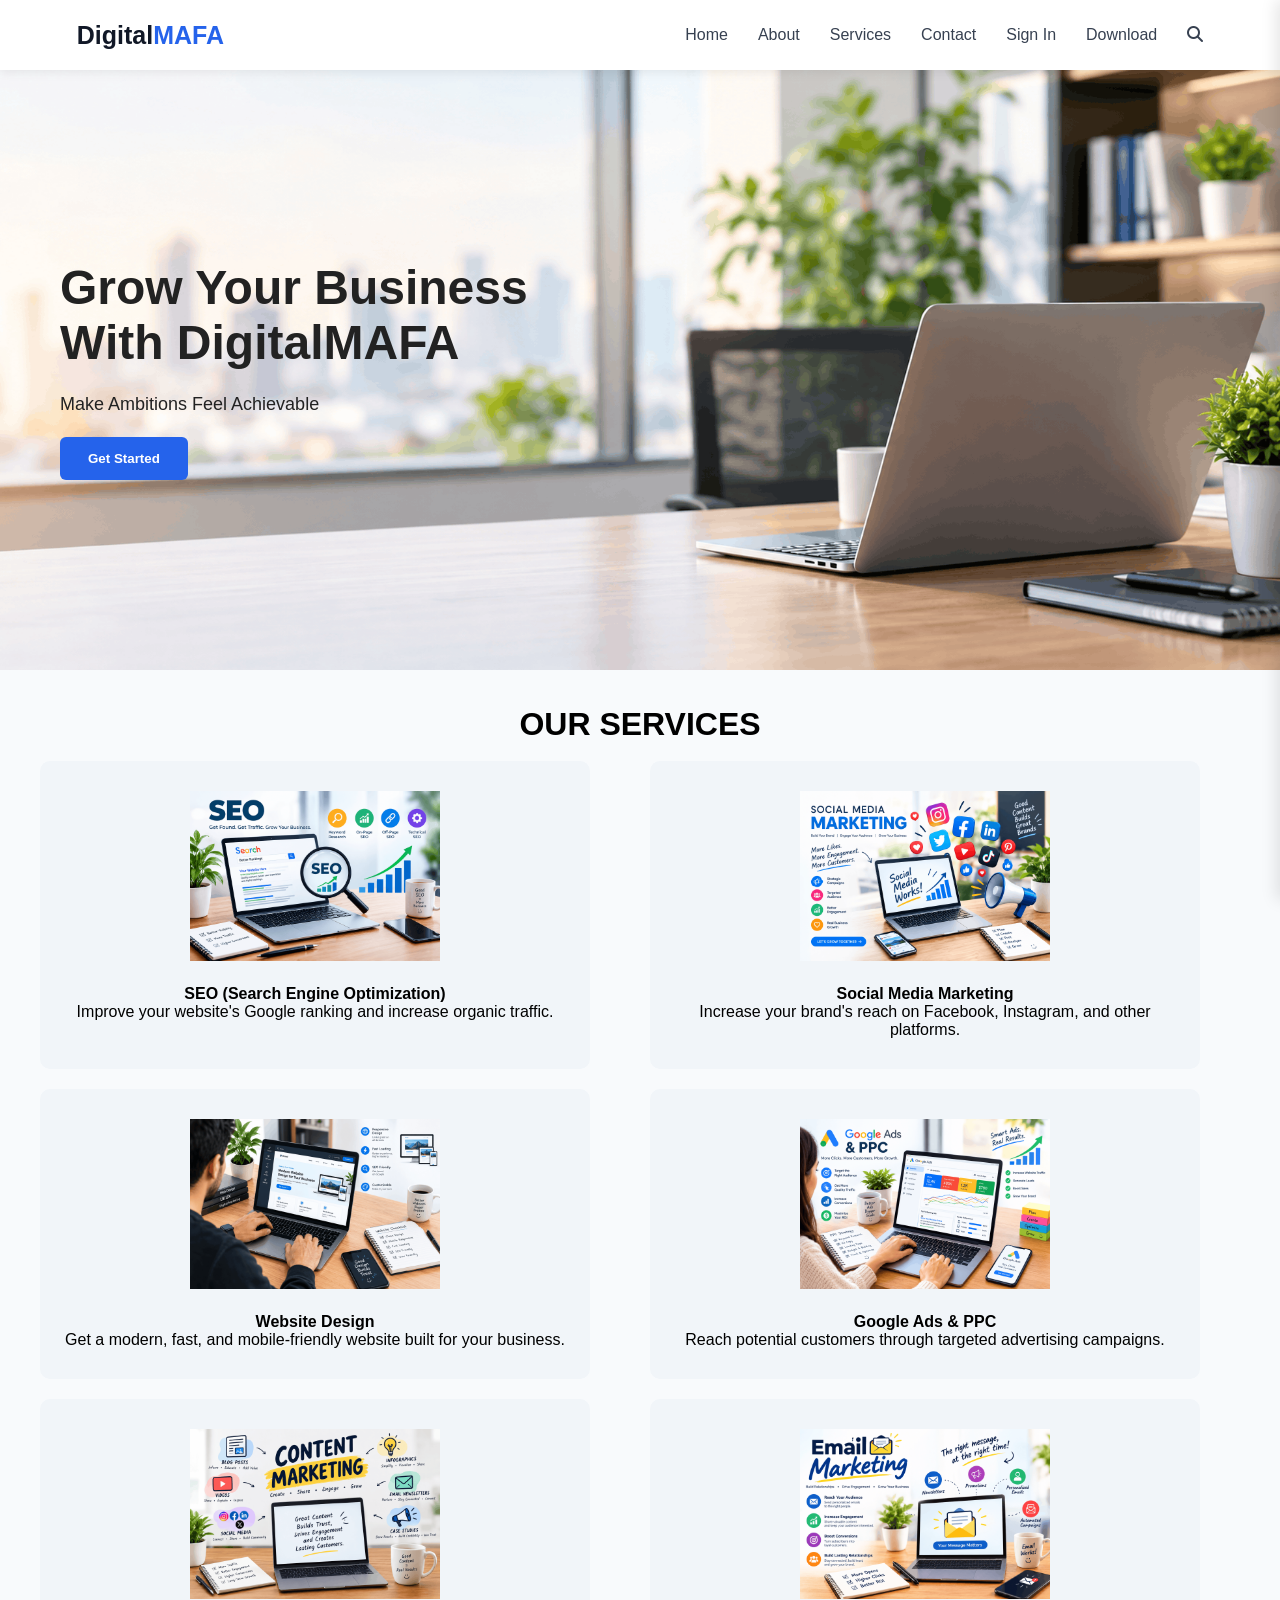
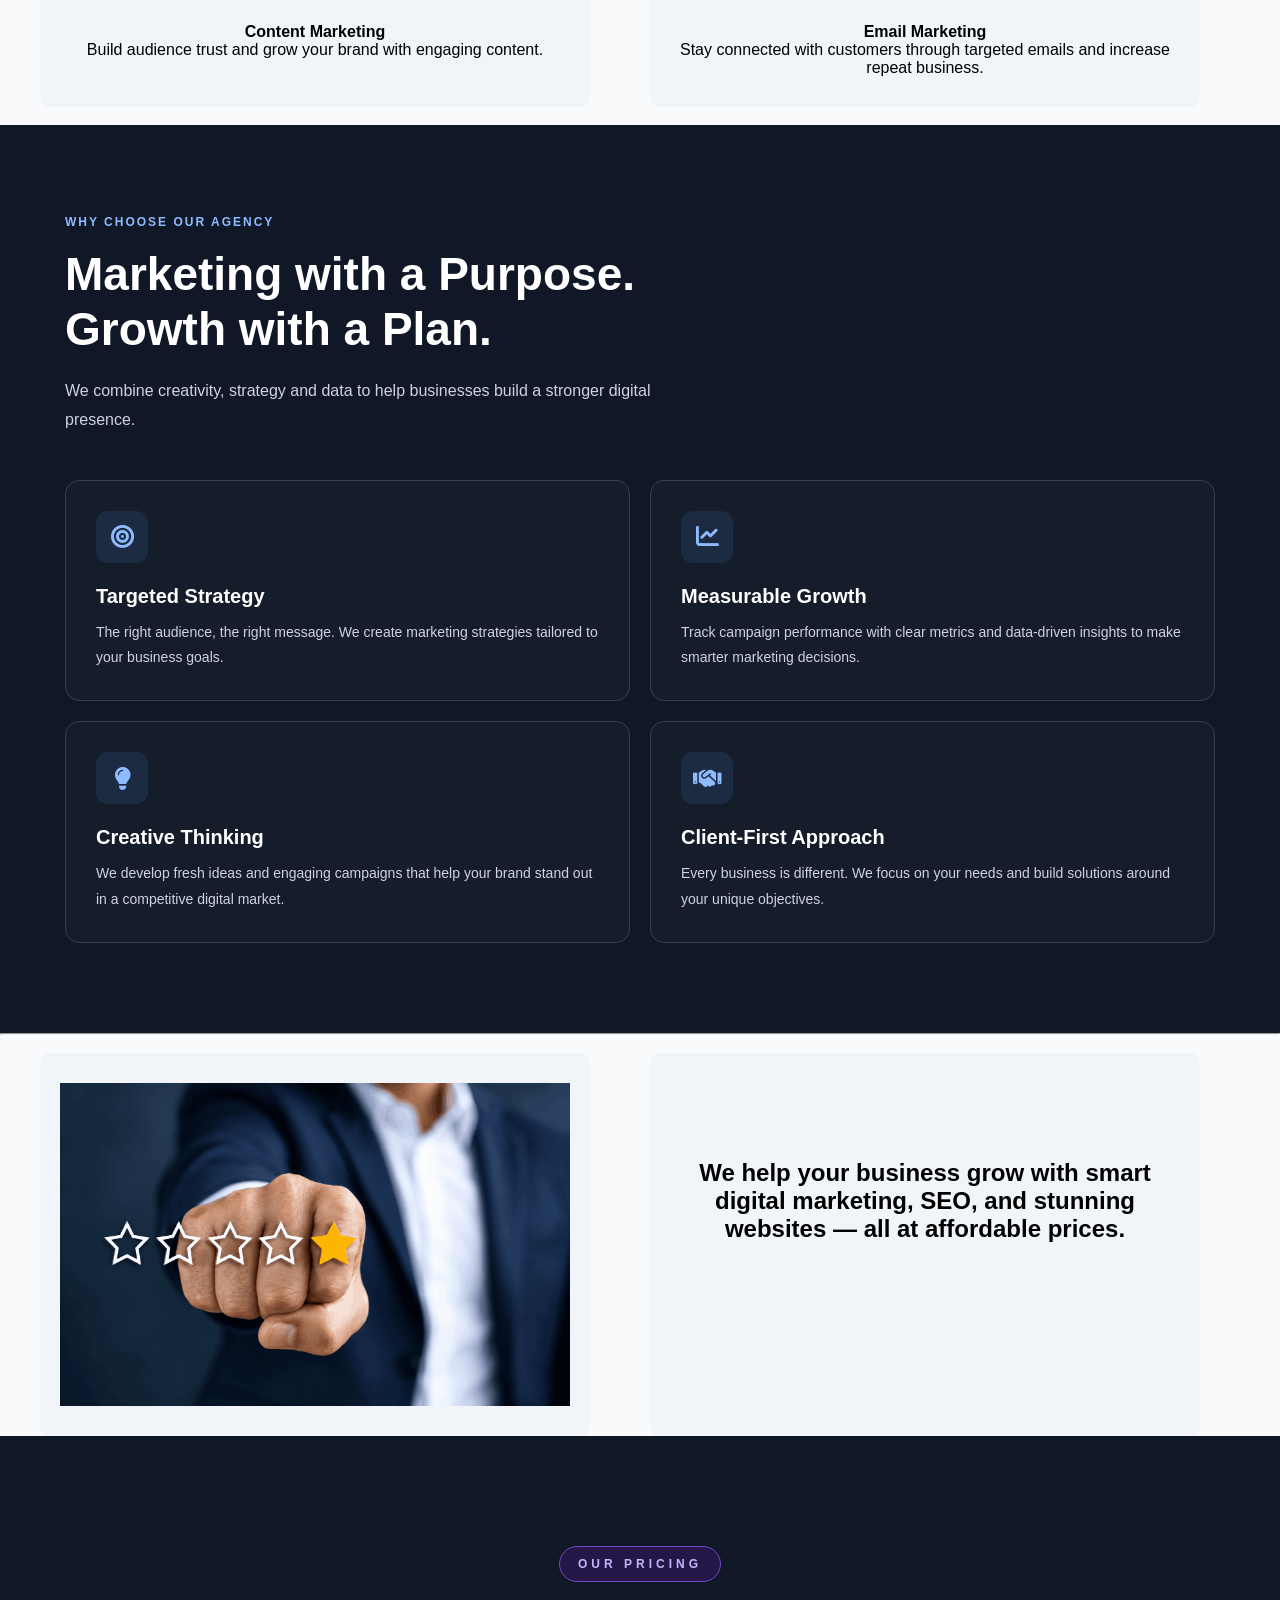
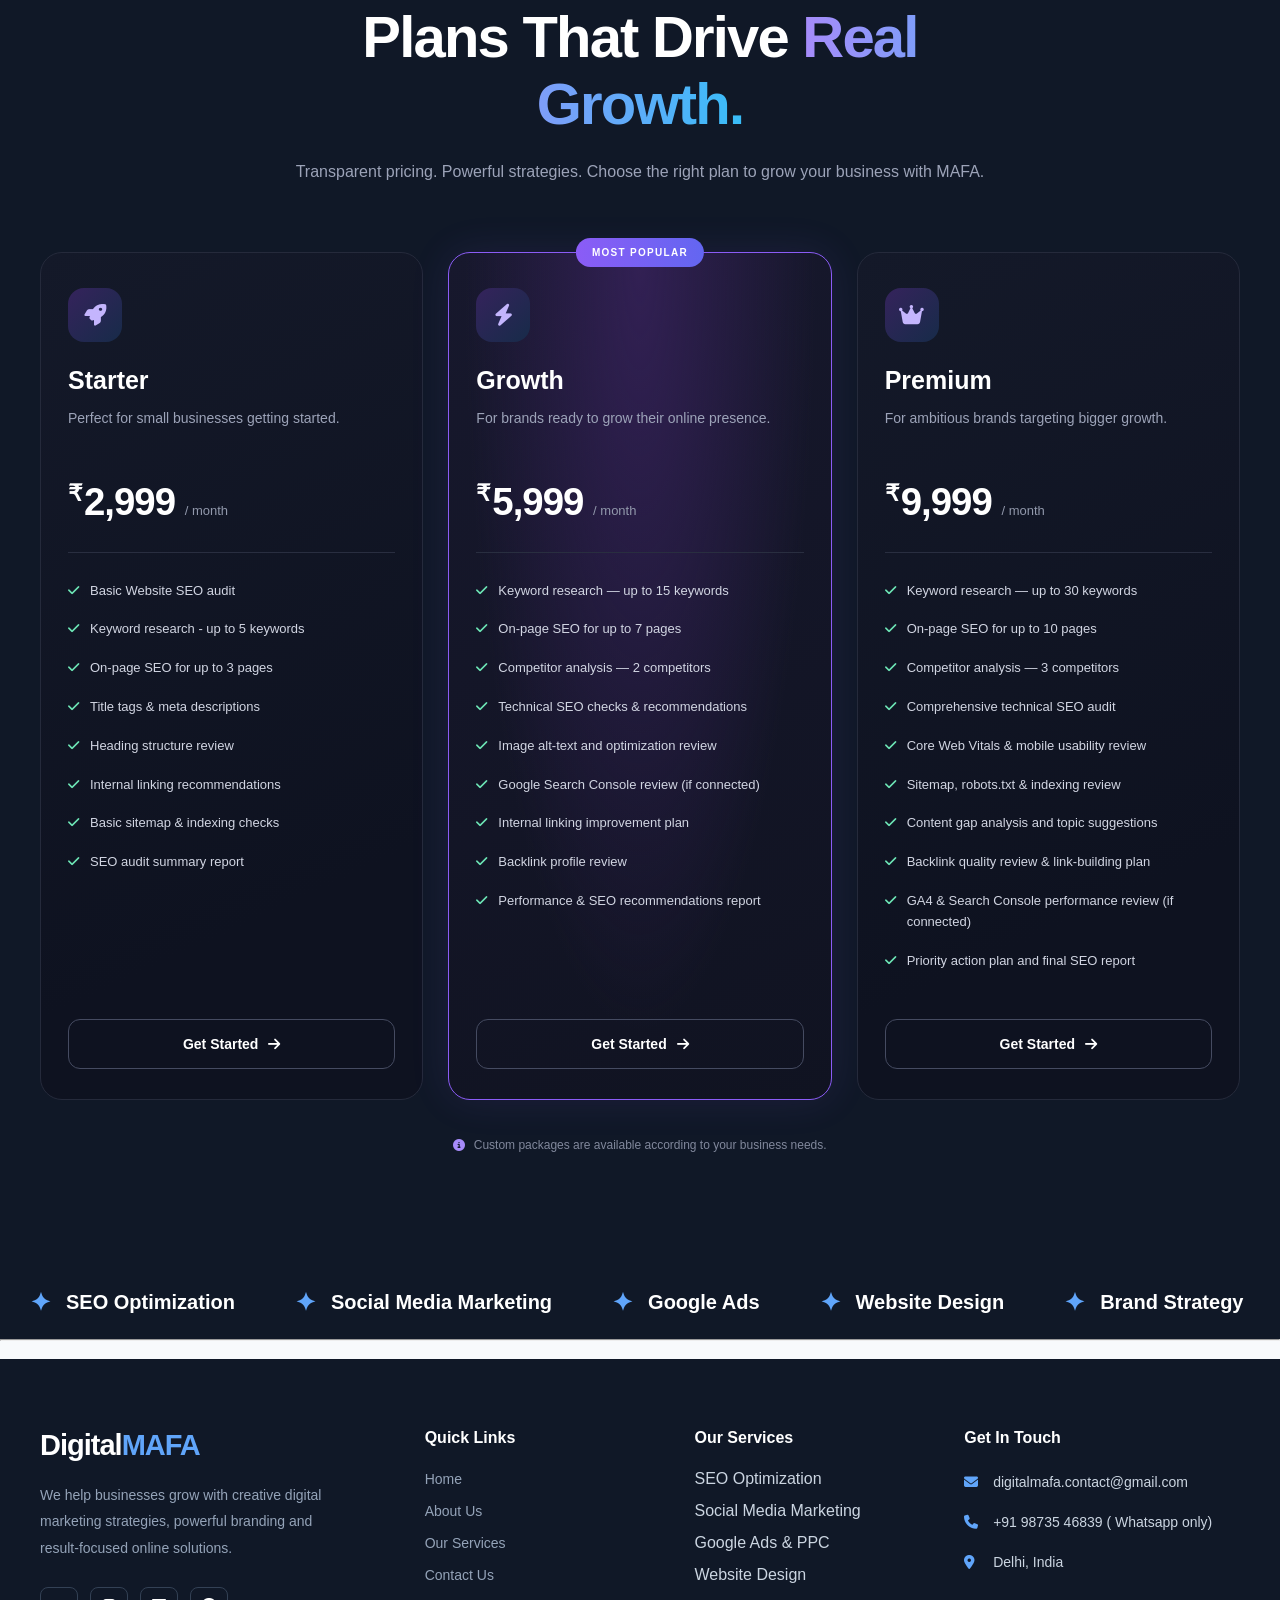
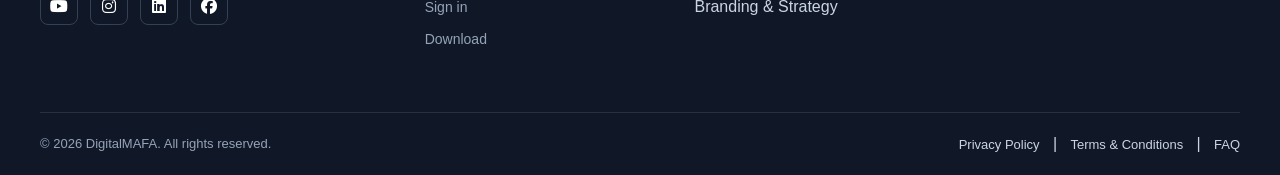
==== commit 48b1bf21: "Update index.html" ====
--- a/index.html
+++ b/index.html
@@ -6,7 +6,7 @@
 
 
 <!--title & description-->
-<title>The Best Digital Services Platform to Grow Your Business | DigitalMAFA</title>
+<title>Best Digital Services Platform to Grow Your Business | DigitalMAFA</title>
 <meta name="description" content="Empowering businesses with smart digital solutions to boost online visibility, attract more customers, and achieve sustainable growth.">
 
 
@@ -22,9 +22,6 @@
 
   gtag('config', 'G-PG7W6HLJ6Y');
 </script>
-
-<!--Keywords-->
-<meta name="keywords" content="DigitalMAFA, digital services, digital marketing services, SEO services, social media marketing, website development, web design services, Google Ads, online advertising, business growth, digital solutions, online branding">
 
 
 <!-- Camonical -->
@@ -153,7 +150,7 @@
 
 <section class="hero">
   <div class="hero-content">
-    <h1>Grow Your Business with DigitalMAFA</h1>
+    <h1>Grow Your Business With DigitalMAFA</h1>
     <p>Make Ambitions Feel Achievable</p><br>
      <a href="search.html"><button><b>Get Started</b></button></a>
   </div>
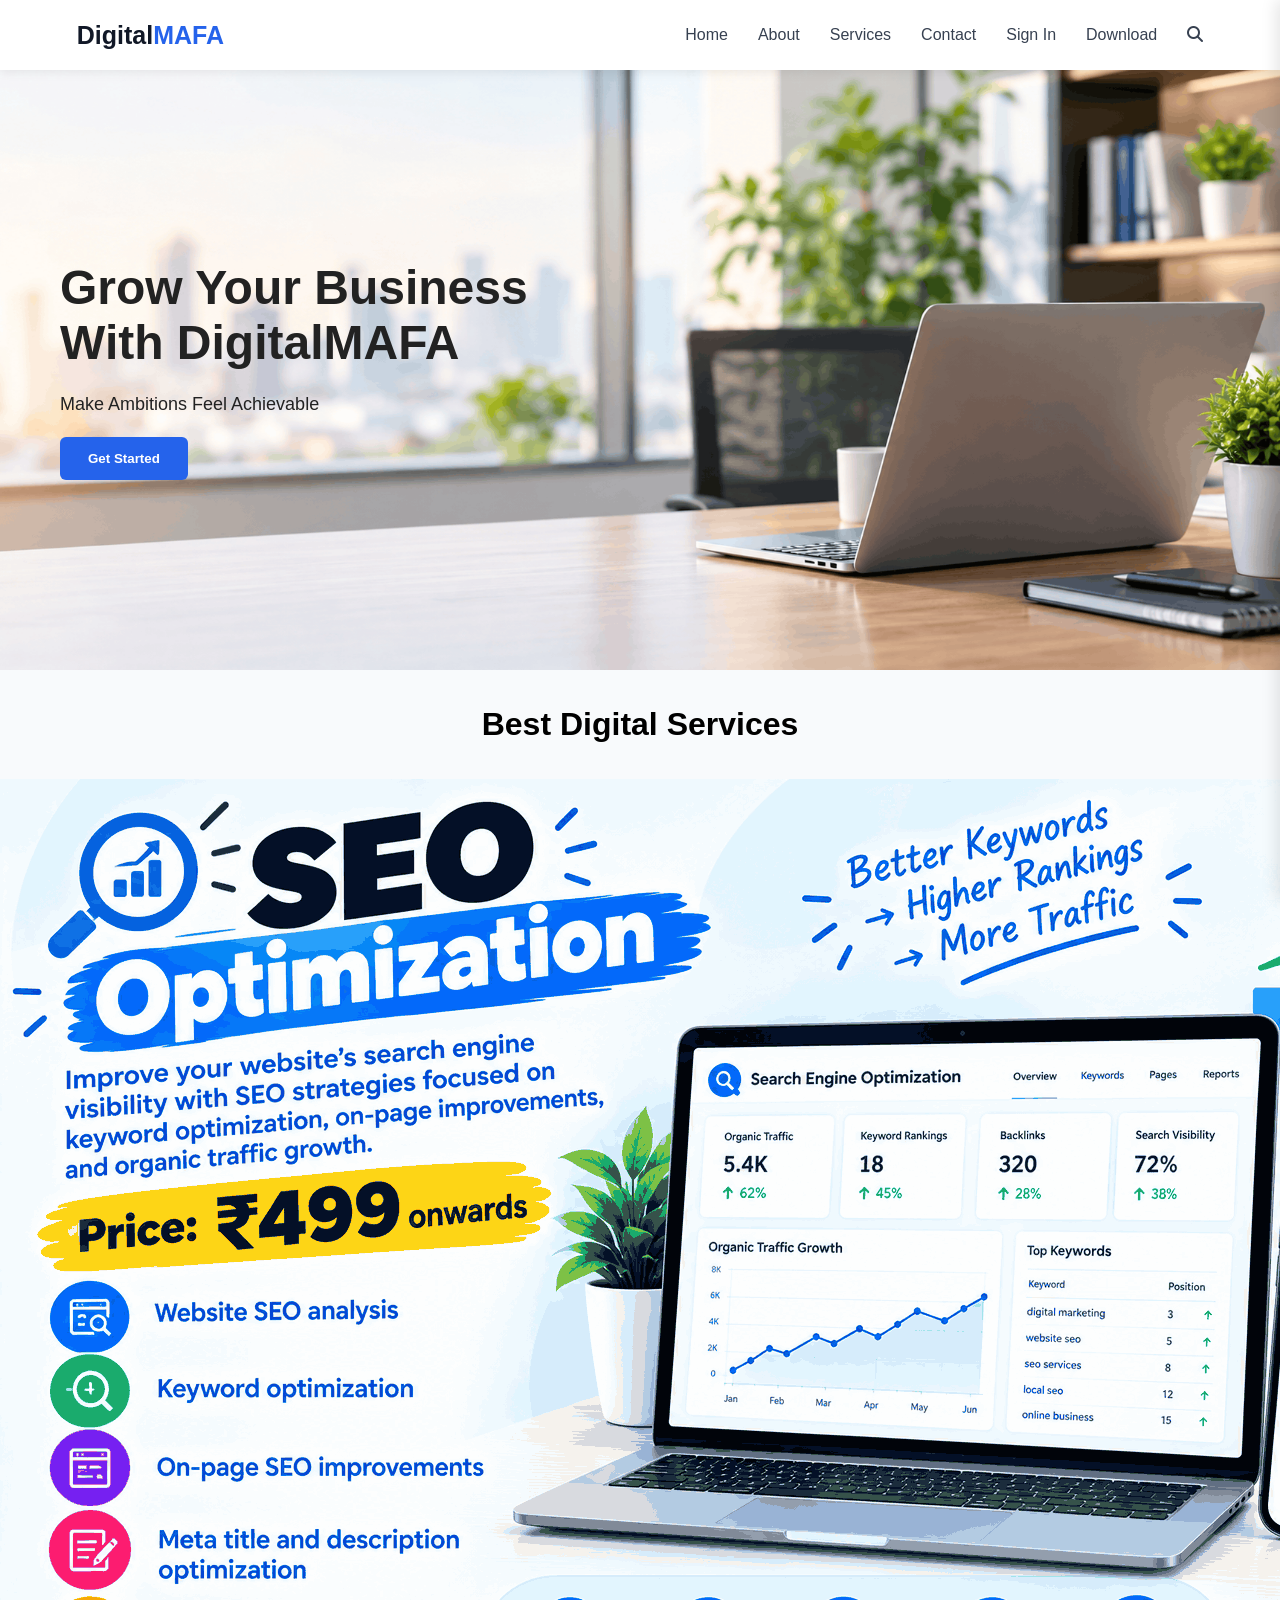
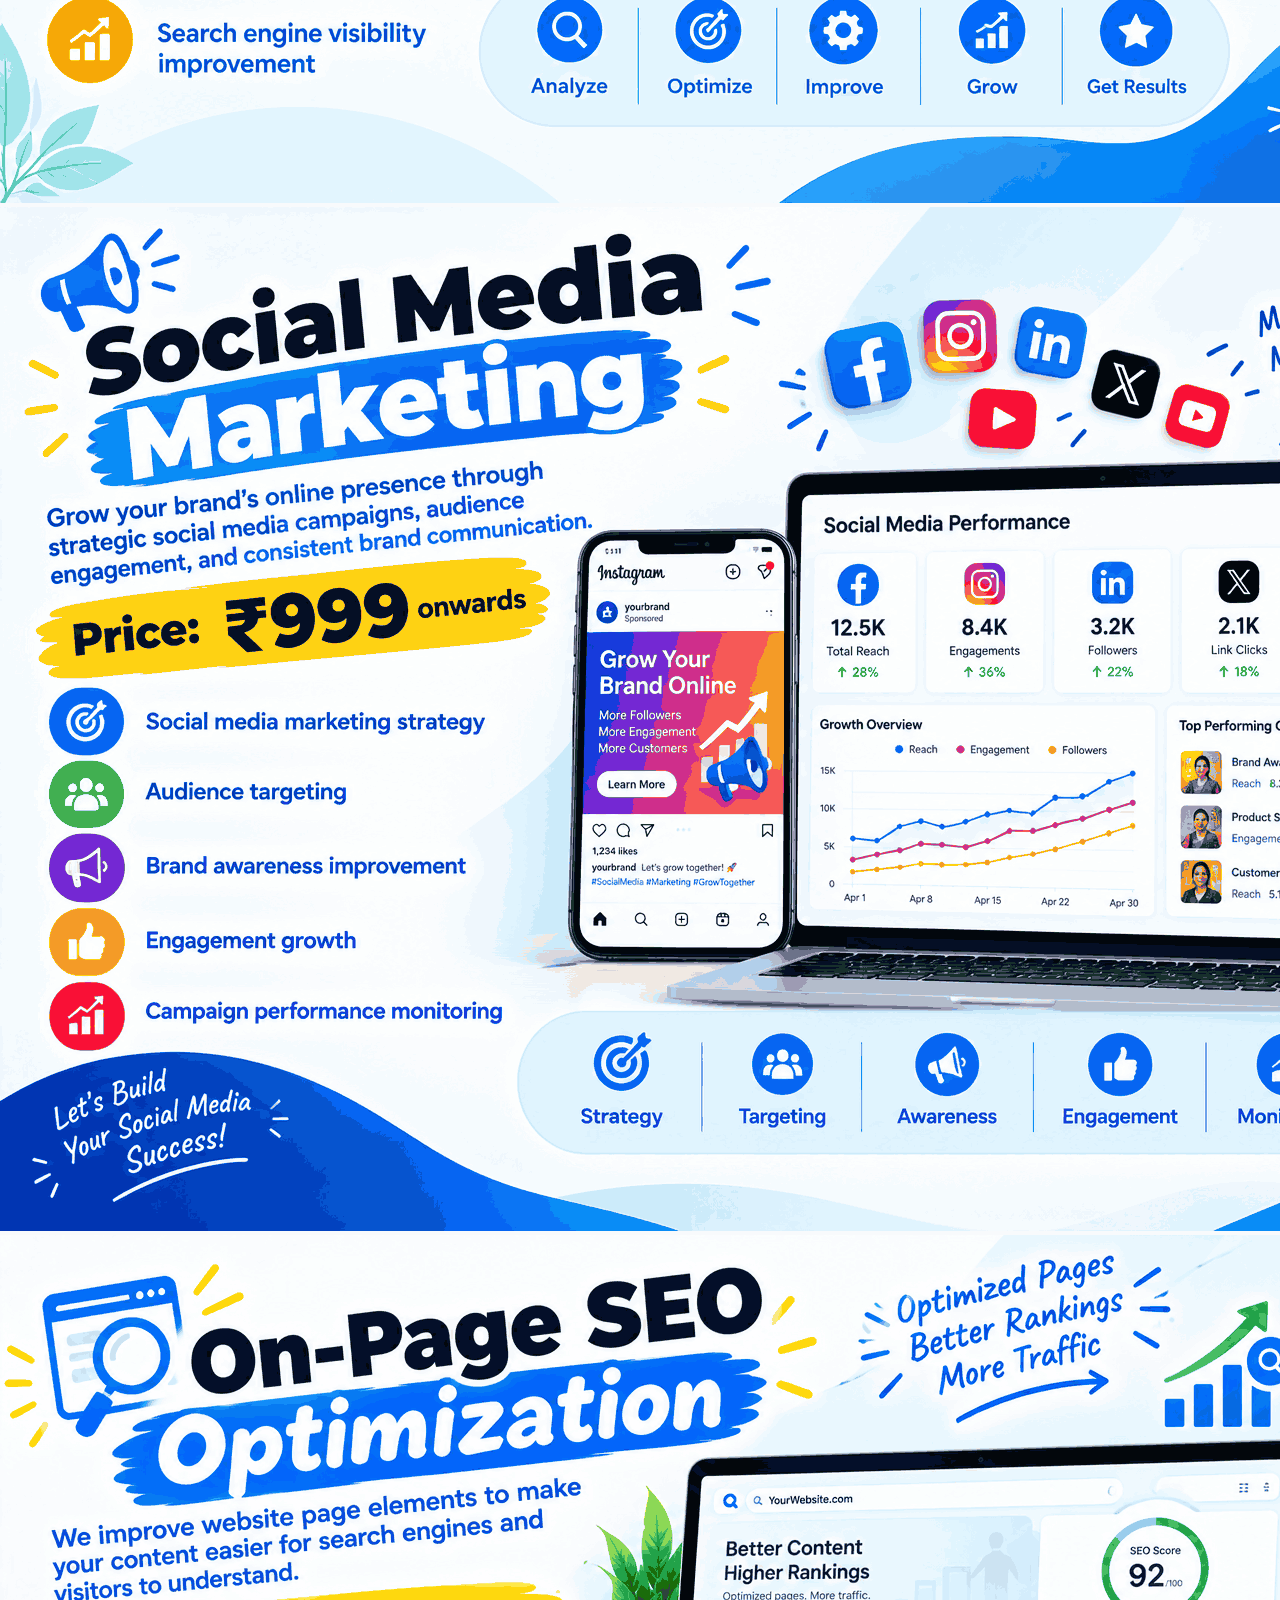
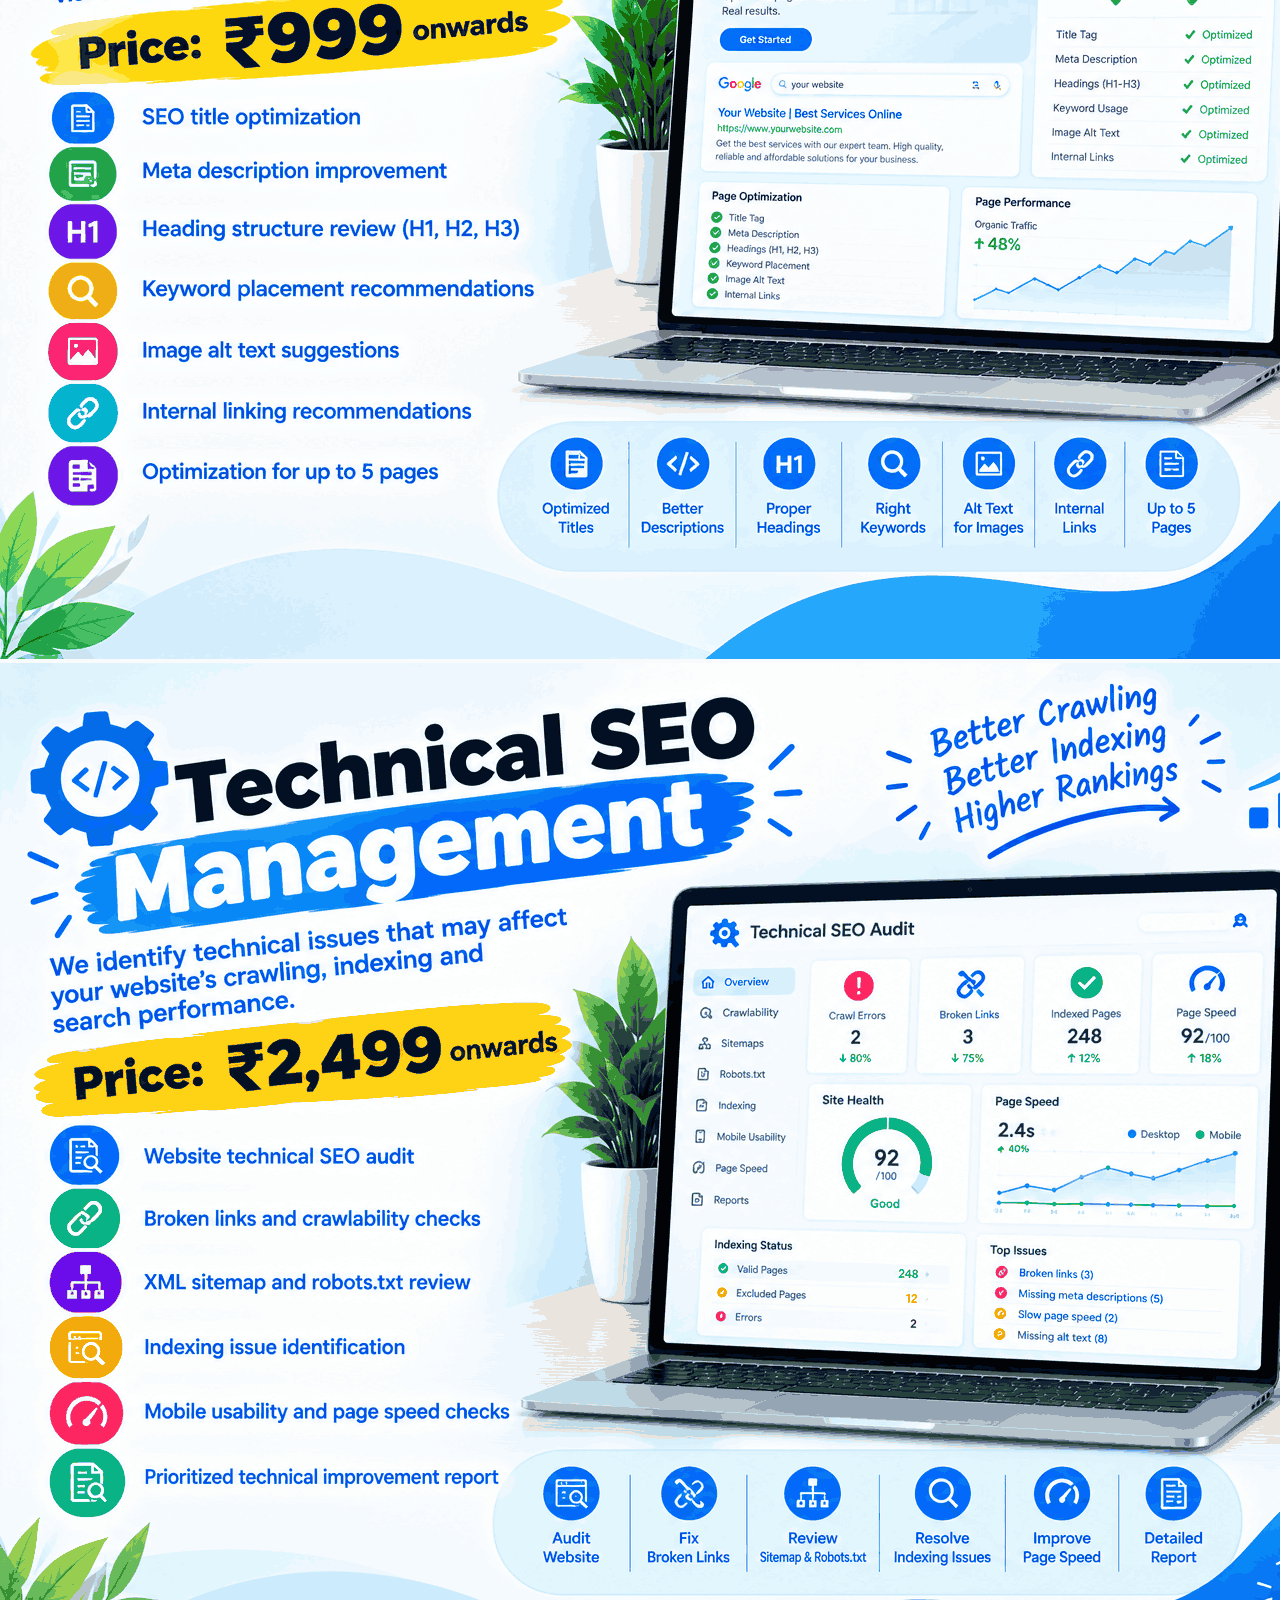
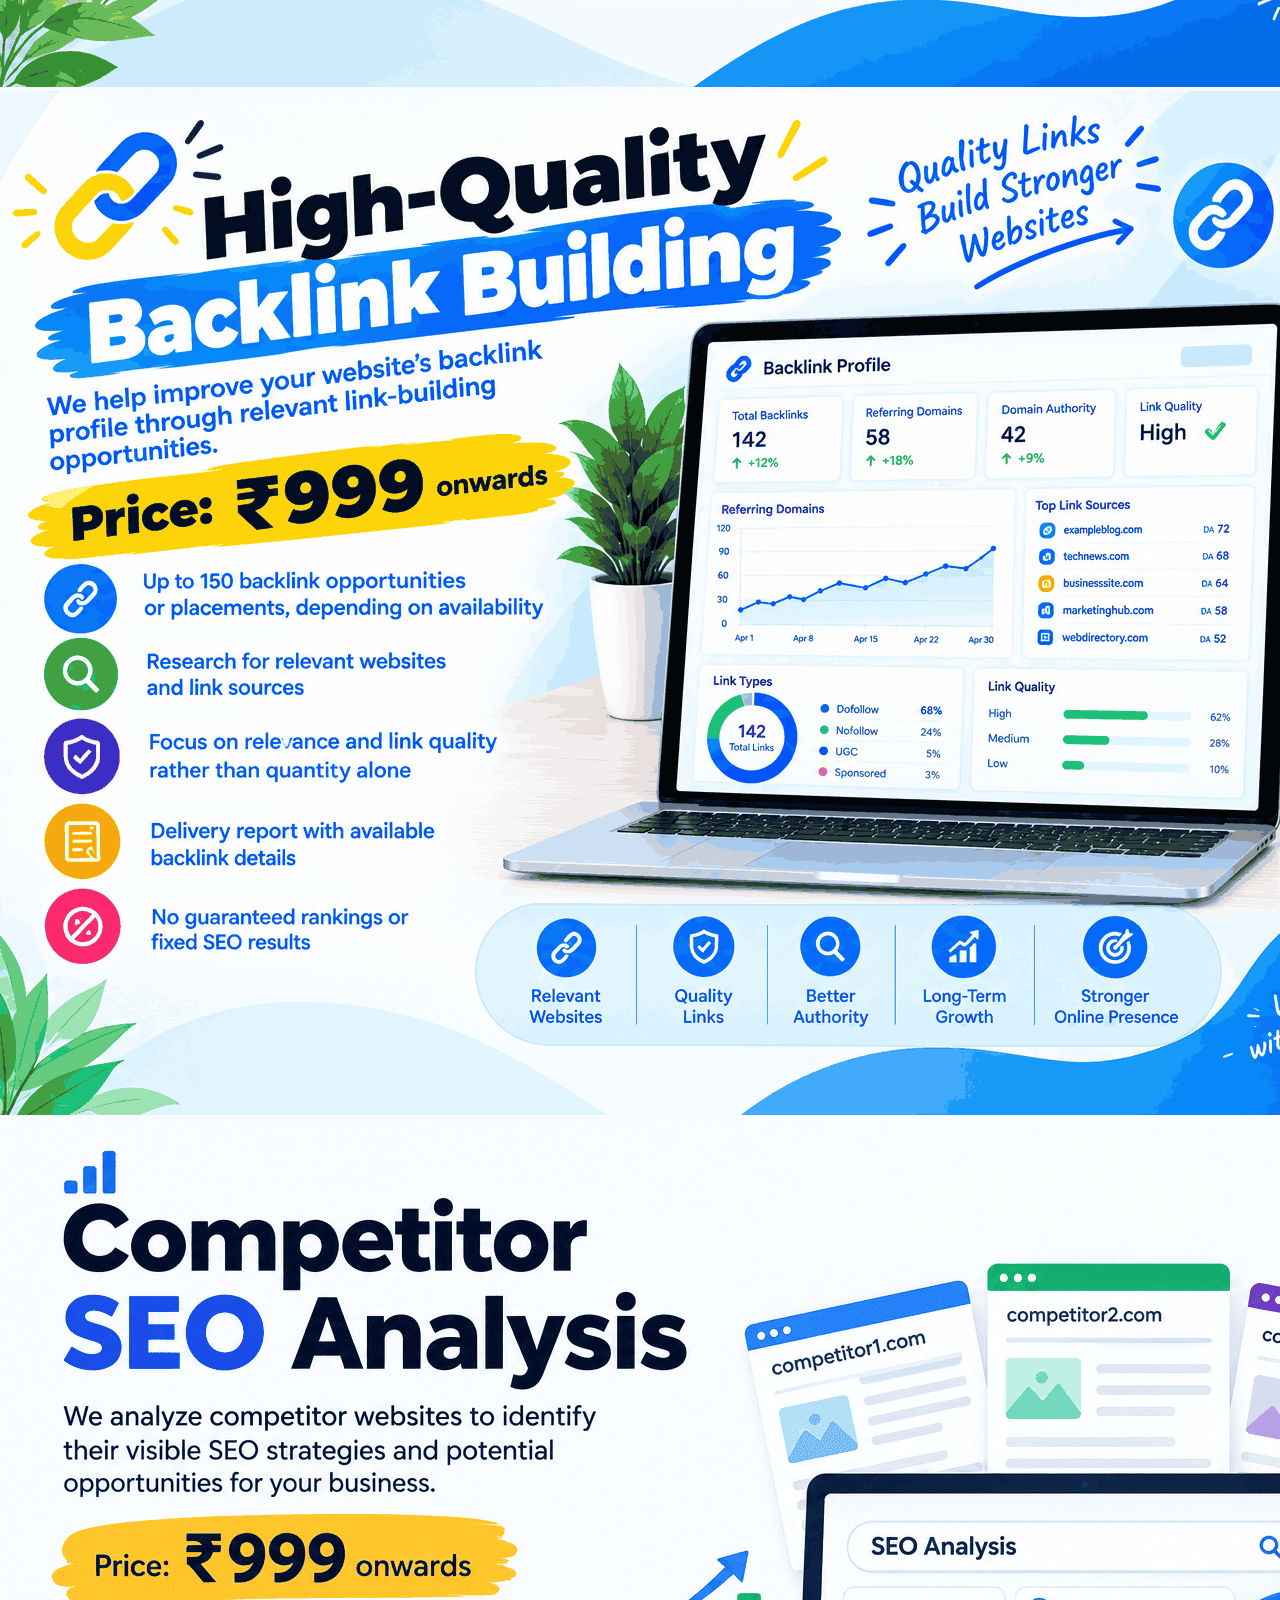
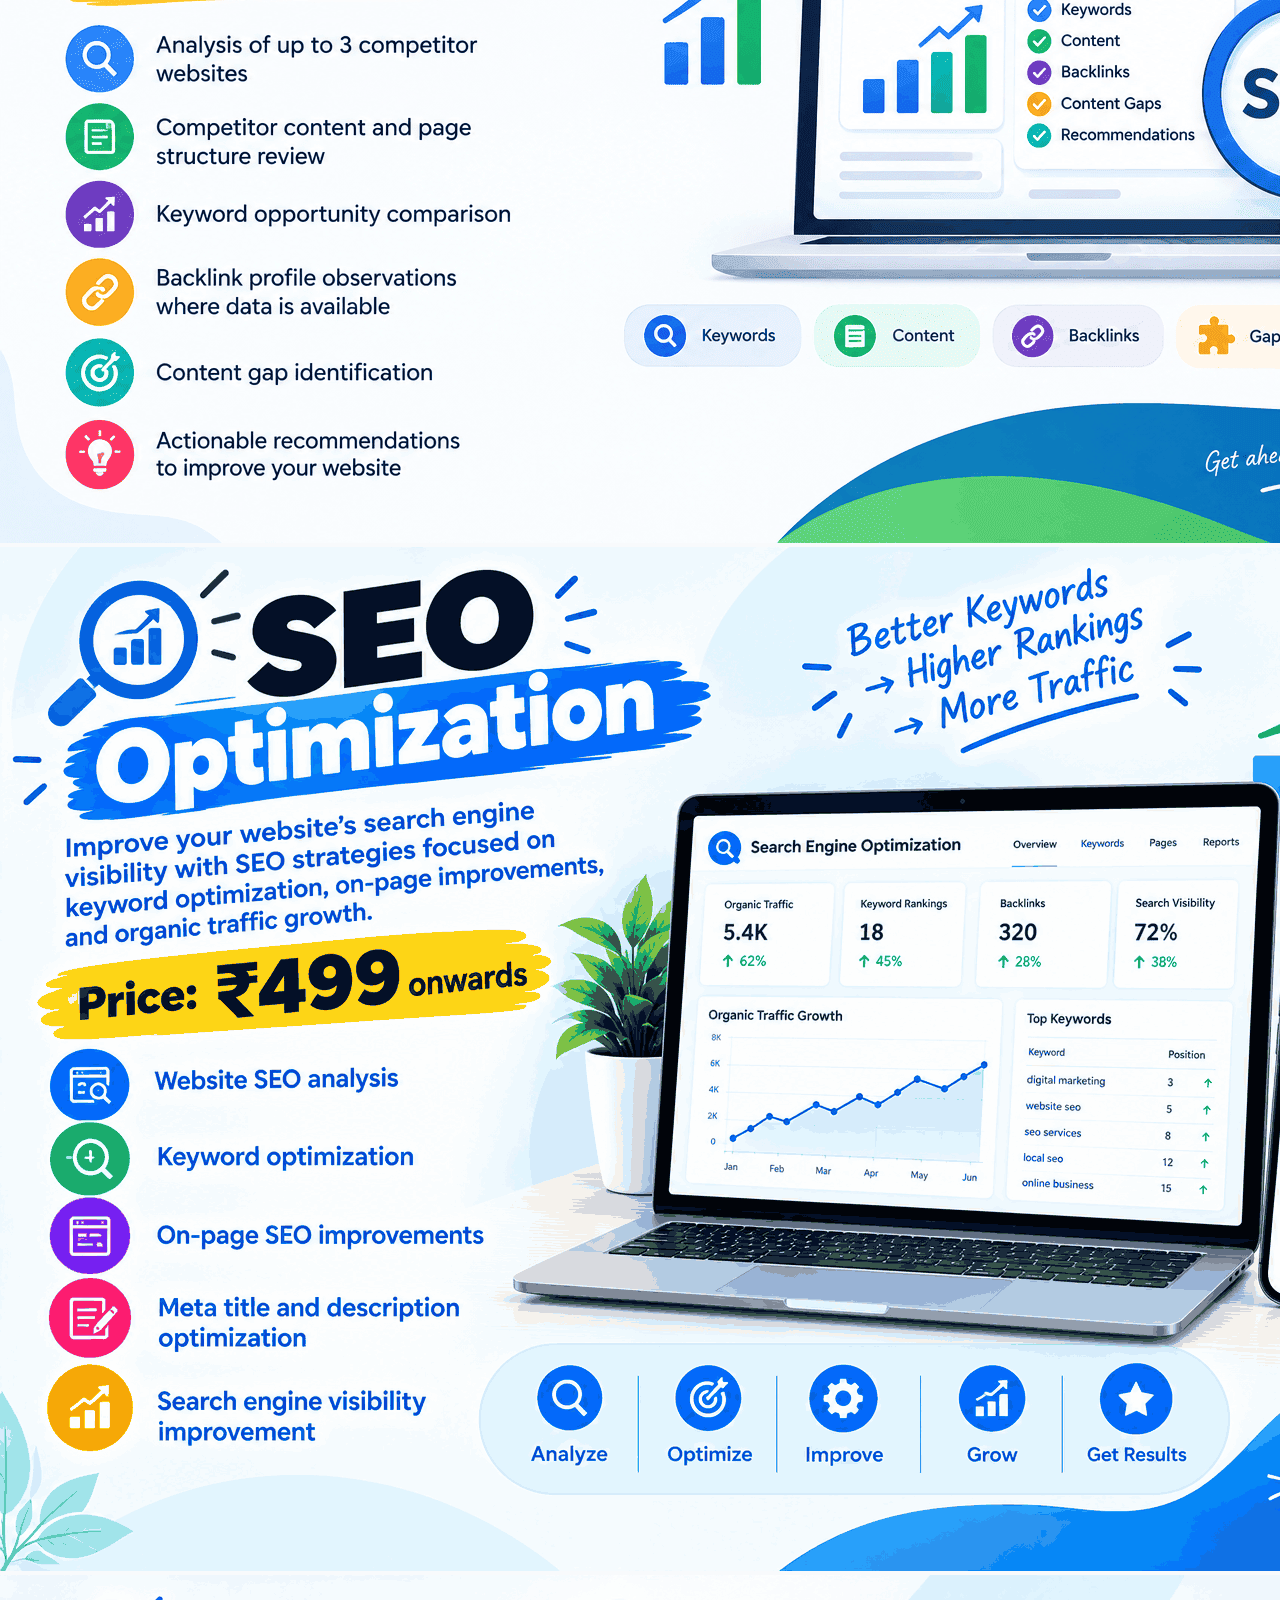
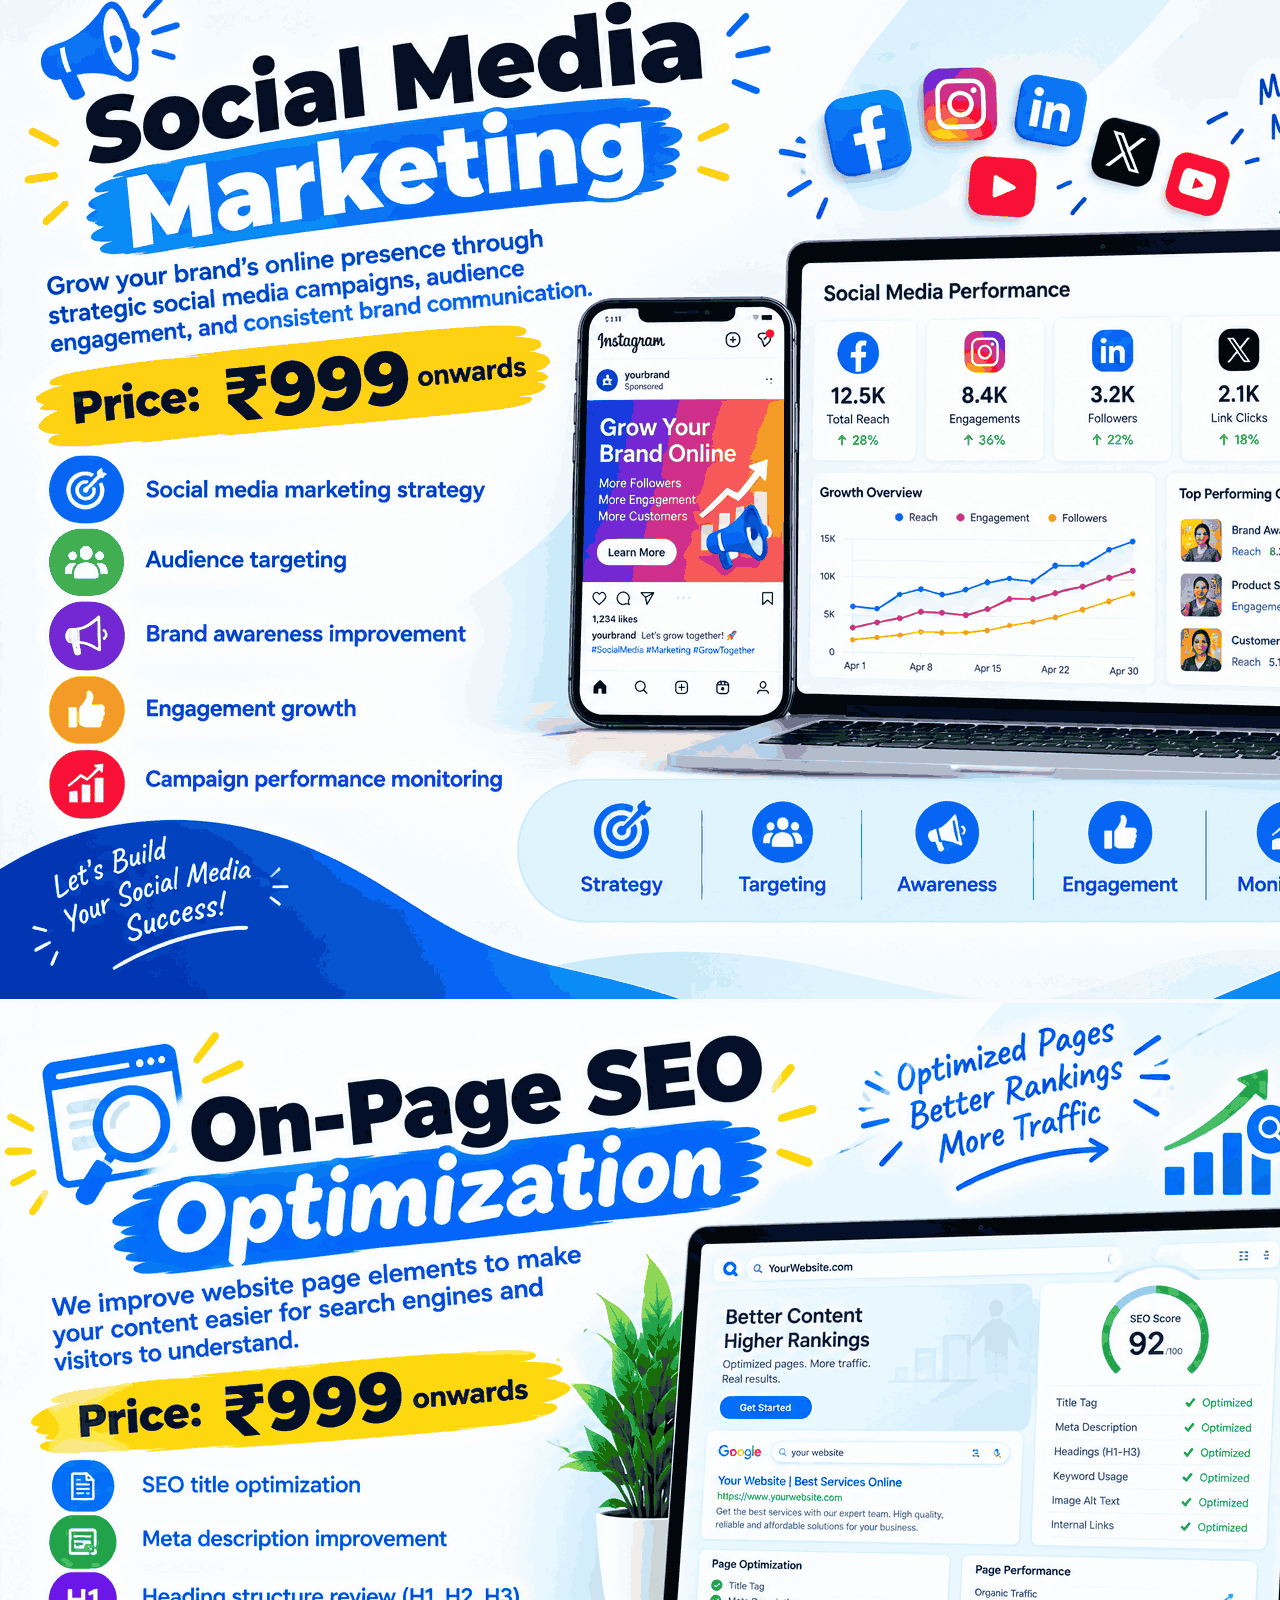
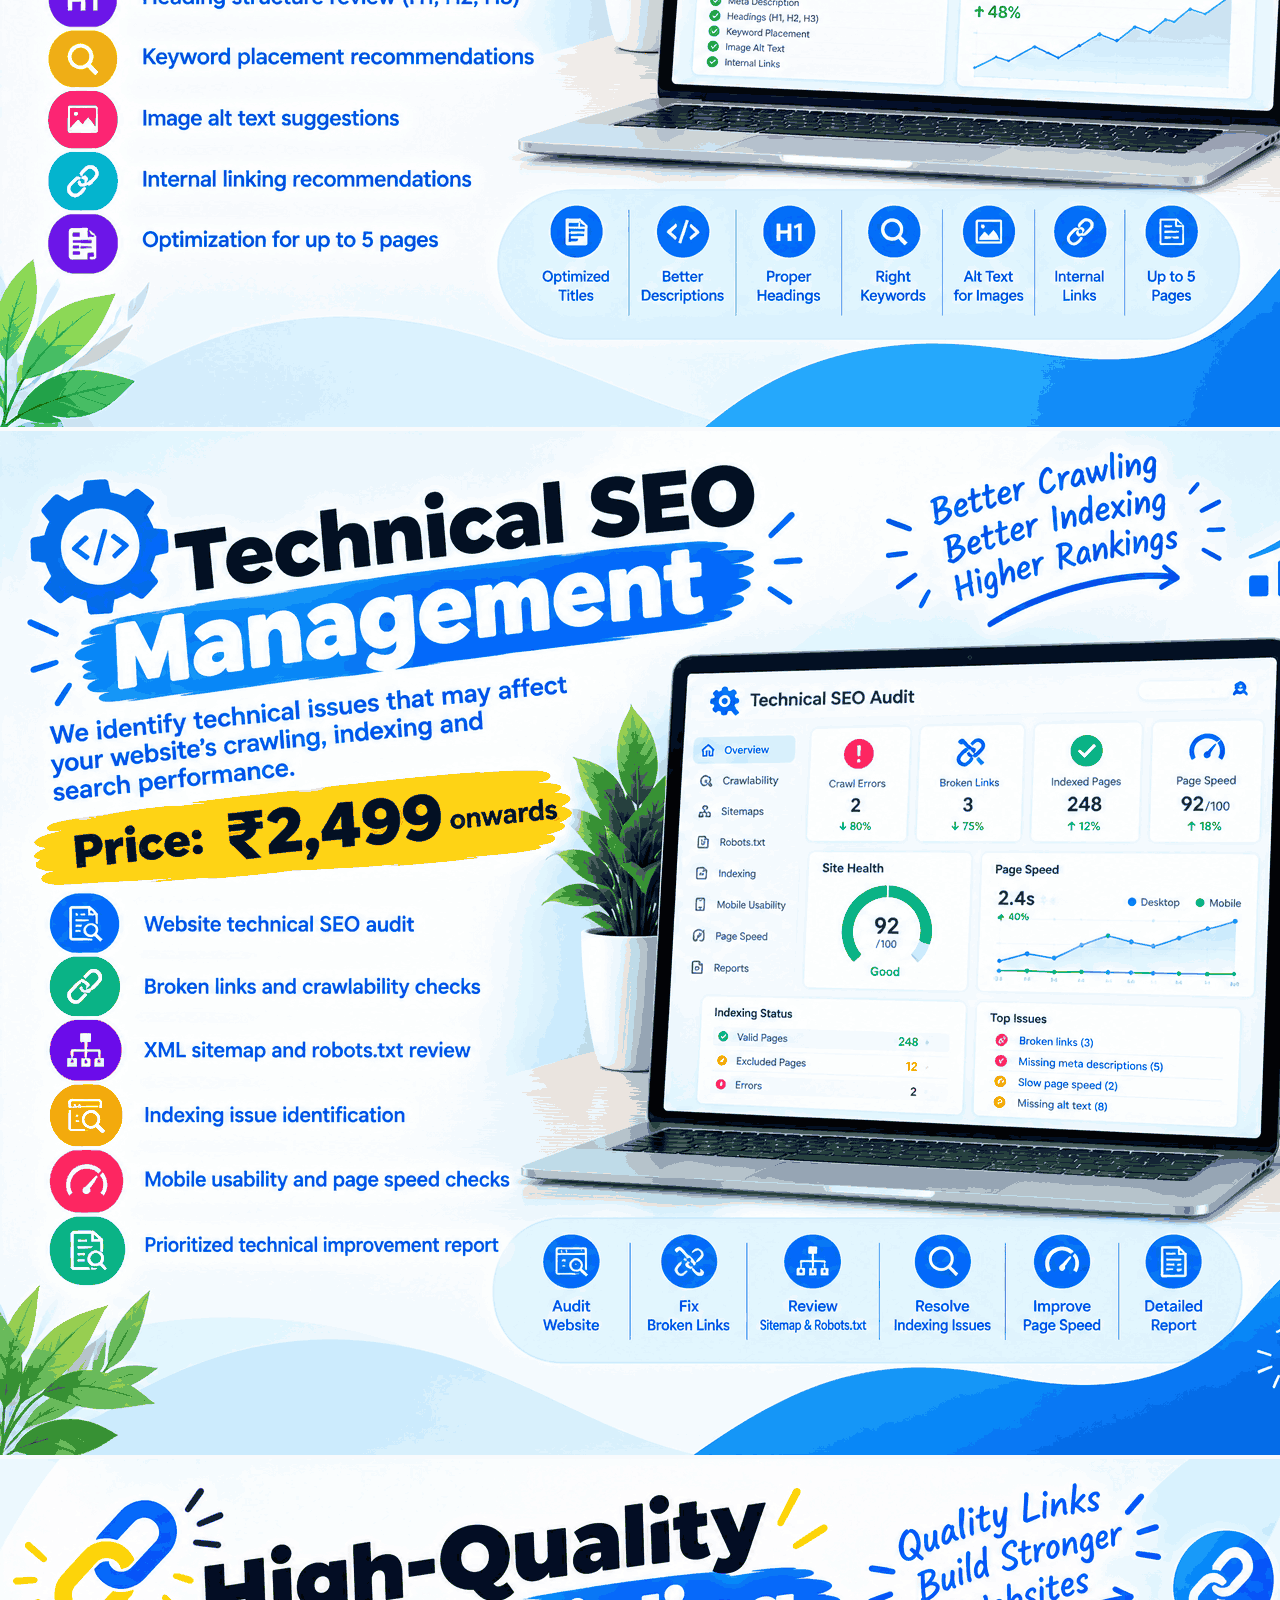
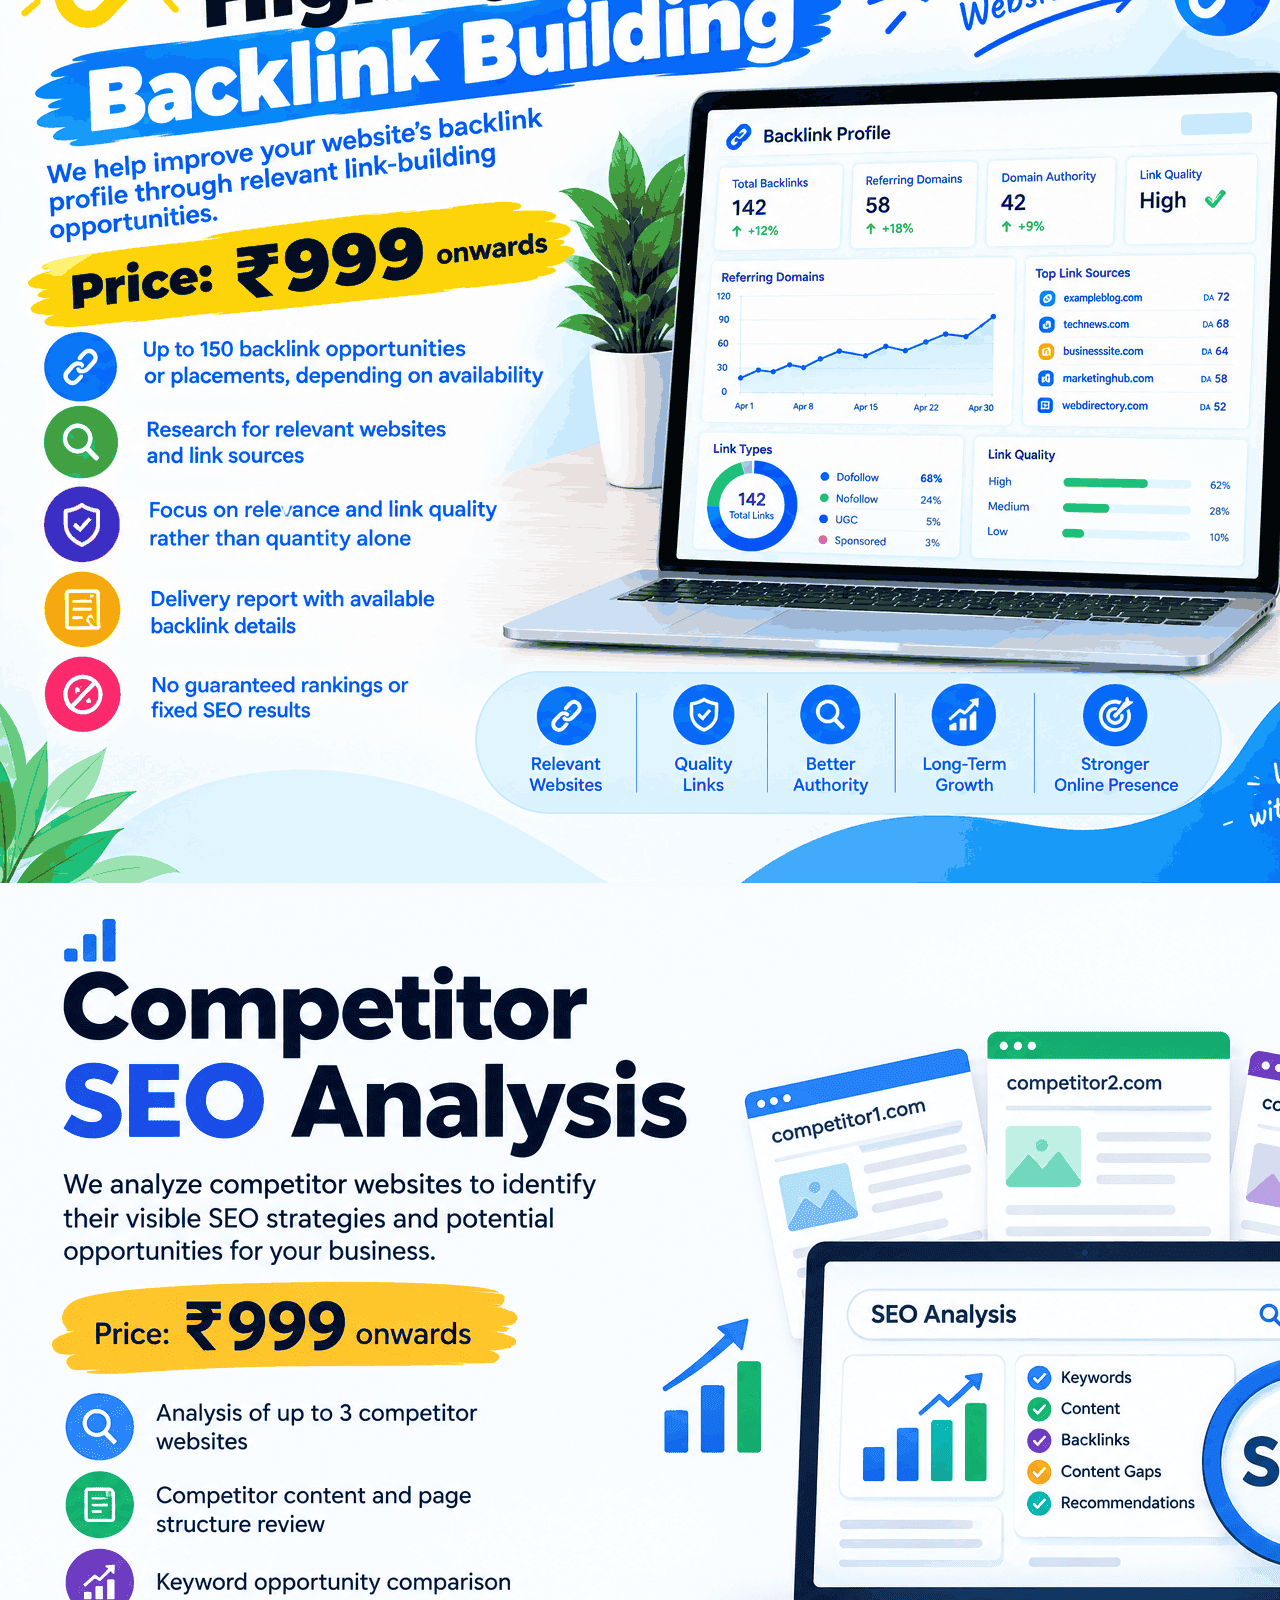
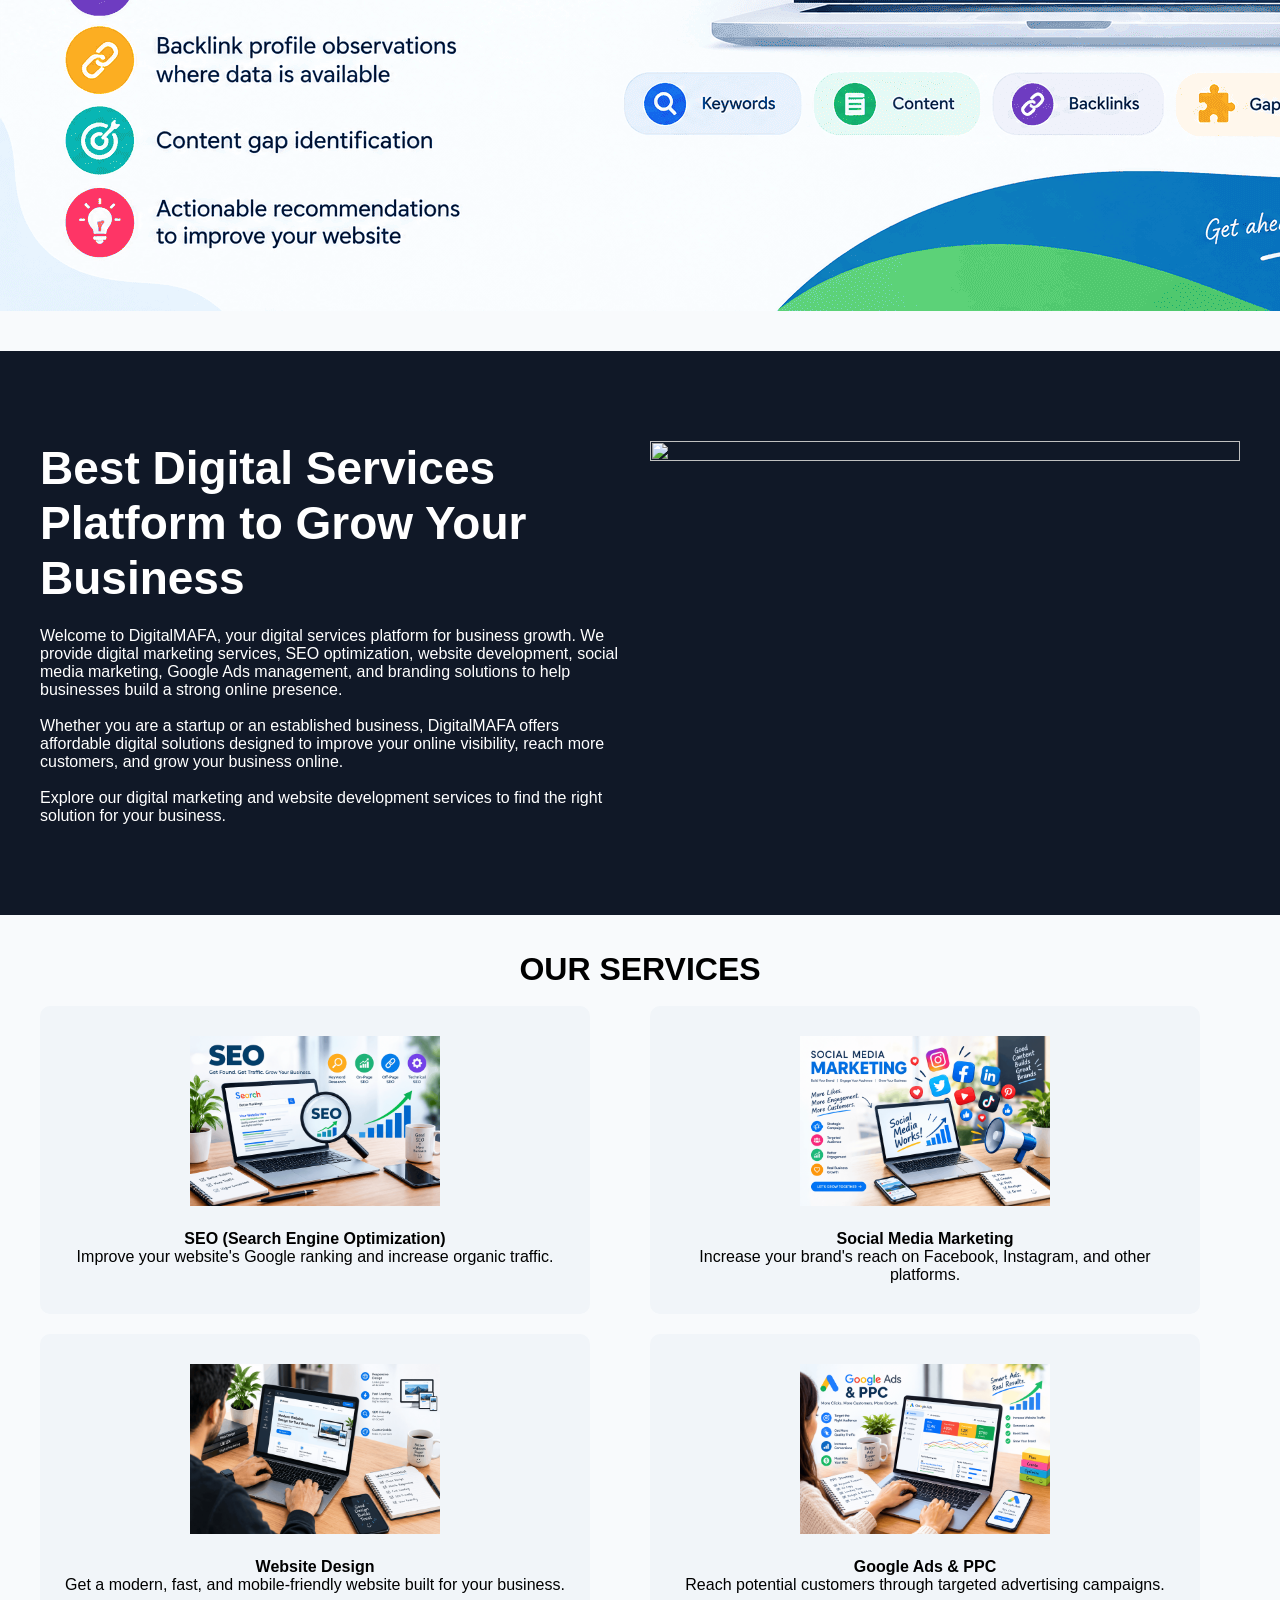
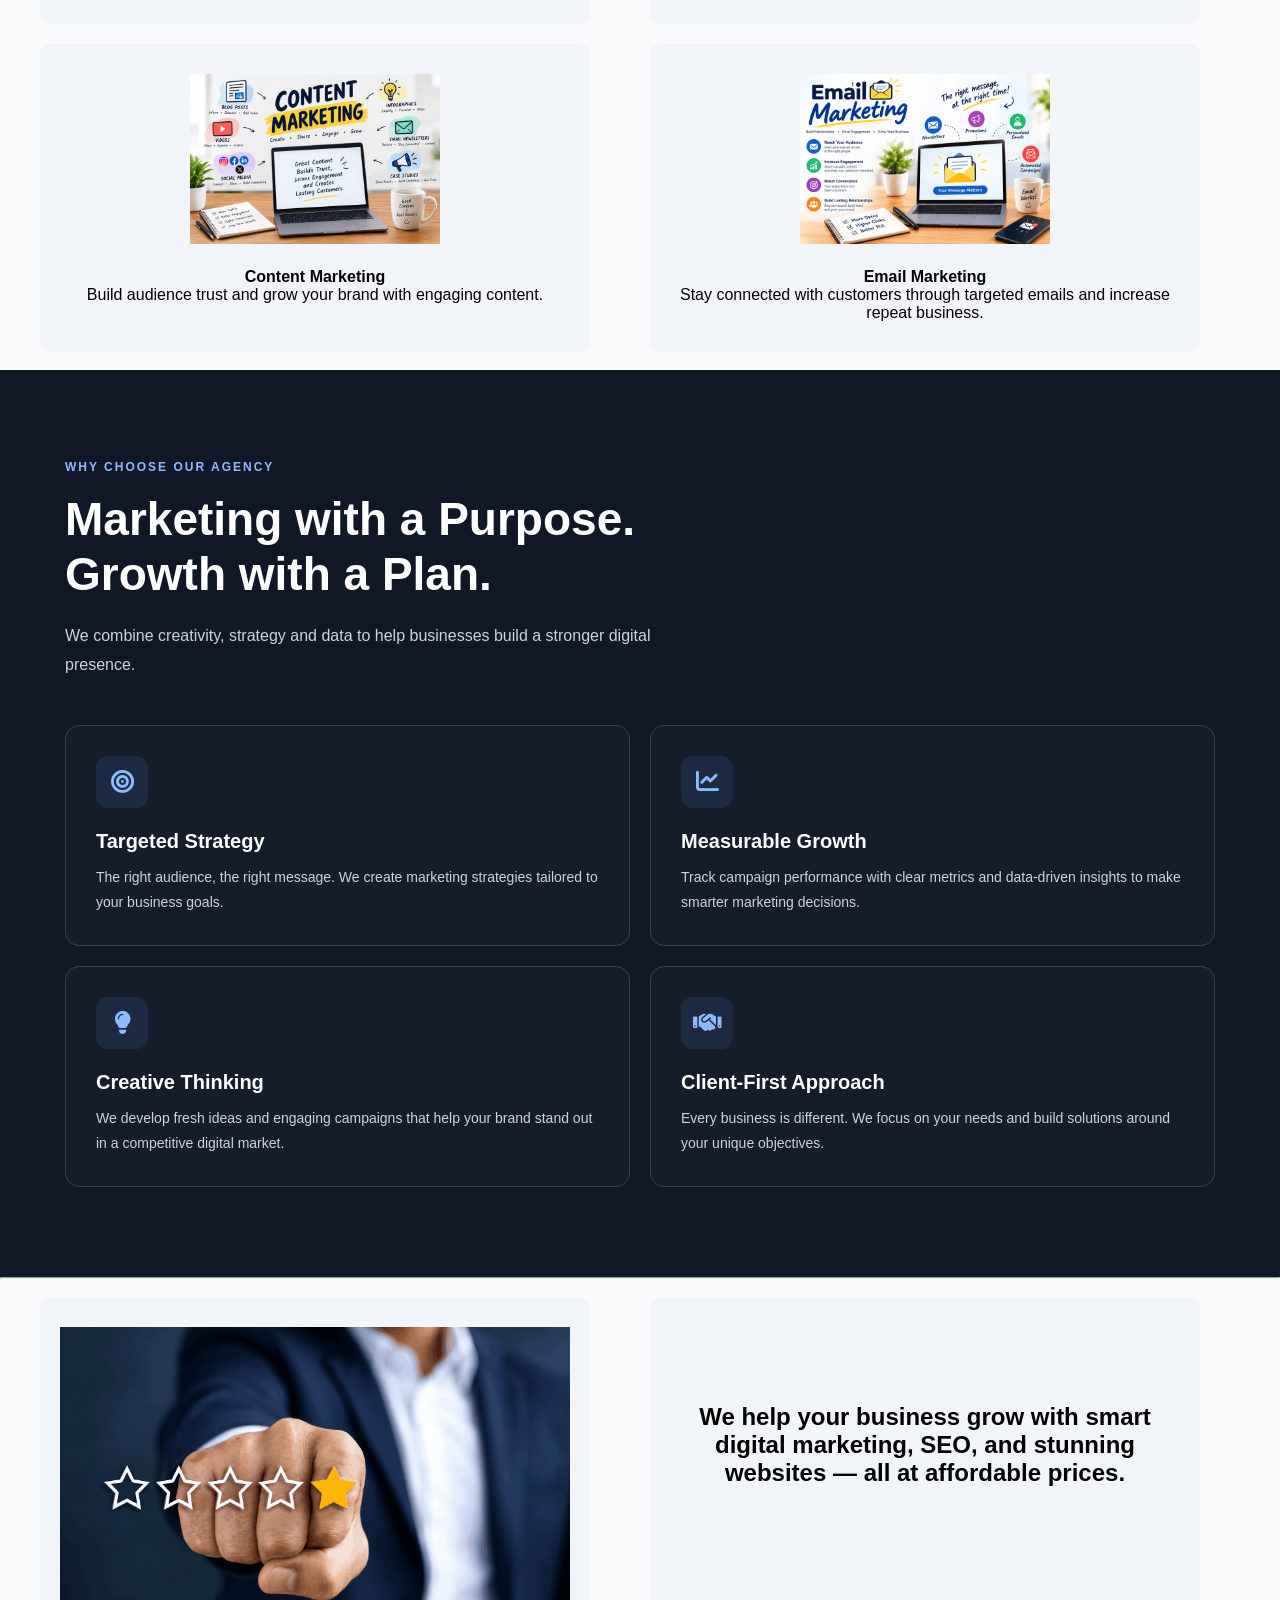
==== commit 3bc26f2f: "Update index.html" ====
--- a/index.html
+++ b/index.html
@@ -98,6 +98,8 @@
 <link href="css/footer.css" rel="stylesheet">
 <link href="css/scrolling-slide.css" rel="stylesheet">
 <link href="css/price.css" rel="stylesheet">
+<link href="css/only-desktop.css" rel="stylesheet">
+<link href="css/carousel.css" rel="stylesheet">
 
 
   <!-- Bootstrap CSS -->
@@ -156,7 +158,71 @@
   </div>
 </section>
 
+<br><br>
+<div class="desktop-only">
+<h1 style="text-align: center;"><b>Best Digital Services</b></h1><br><br>
+</div>
+<div class="carousel">
+    <div class="track">
+
+      
+        <a href="" ><img src="images/seo optimization.png" alt="SEO Optimization"></a>
+        <a href=""><img src="images/Social Media Marketing.png" alt="Social Media Marketing"></a>
+        <a href=""><img src="images/on-page-seo.png" alt="On-Page SEO Optimization"></a>
+        <a href=""><img src="images/technical-seo.png" alt="Technical SEO Management"></a>
+        <a href=""><img src="images/backlink-building.png" alt="High-Quality Backlink Building"></a>
+        <a href=""><img src="images/Competitor SEO Analysis Infographic.png" alt="Competitor SEO Analysis"></a>
+      
+        <!-- Duplicate Images -->
+      
+       <a href="" ><img src="images/seo optimization.png" alt="SEO Optimization"></a>
+        <a href=""><img src="images/Social Media Marketing.png" alt="Social Media Marketing"></a>
+        <a href=""><img src="images/on-page-seo.png" alt="On-Page SEO Optimization"></a>
+        <a href=""><img src="images/technical-seo.png" alt="Technical SEO Management"></a>
+        <a href=""><img src="images/backlink-building.png" alt="High-Quality Backlink Building"></a>
+        <a href=""><img src="images/Competitor SEO Analysis Infographic.png" alt="Competitor SEO Analysis"></a>
+       
+    </div>
+</div>
+
+<br><br>
+
+  <section class="why-section">
+   <div class="container">
+<section class="intro-section">
+    <h2>Best Digital Services Platform to Grow Your Business</h2>
+
+    <p>
+        Welcome to DigitalMAFA, your digital services platform for business growth.
+        We provide digital marketing services, SEO optimization, website development,
+        social media marketing, Google Ads management, and branding solutions to
+        help businesses build a strong online presence.
+    </p>
+<br>
+    <p>
+        Whether you are a startup or an established business, DigitalMAFA offers
+        affordable digital solutions designed to improve your online visibility,
+        reach more customers, and grow your business online.
+    </p>
+<br>
+    <p>
+        Explore our digital marketing and website development services to find
+        the right solution for your business.
+    </p>
+
   
+</section>
+<div class="desktop-only">
+
+  <section class="intro-section">
+  <img src="images/Digital Growth Platform Banner (1).png" width="100%" height="100%">
+  </section>
+
+</div>
+  </section>
+
+
+
 <br><br>
 
   <h1 style="text-align: center;"><b>OUR SERVICES</b></h1><br>
@@ -294,7 +360,6 @@
 <hr><br>
 
  <div class="container">
-
    
         <div class="column">
     
--- a/css/only-desktop.css
+++ b/css/only-desktop.css
@@ -0,0 +1,7 @@
+@media (max-width: 768px) {
+  .desktop-only {
+    display: none !important;
+
+  }
+  
+}
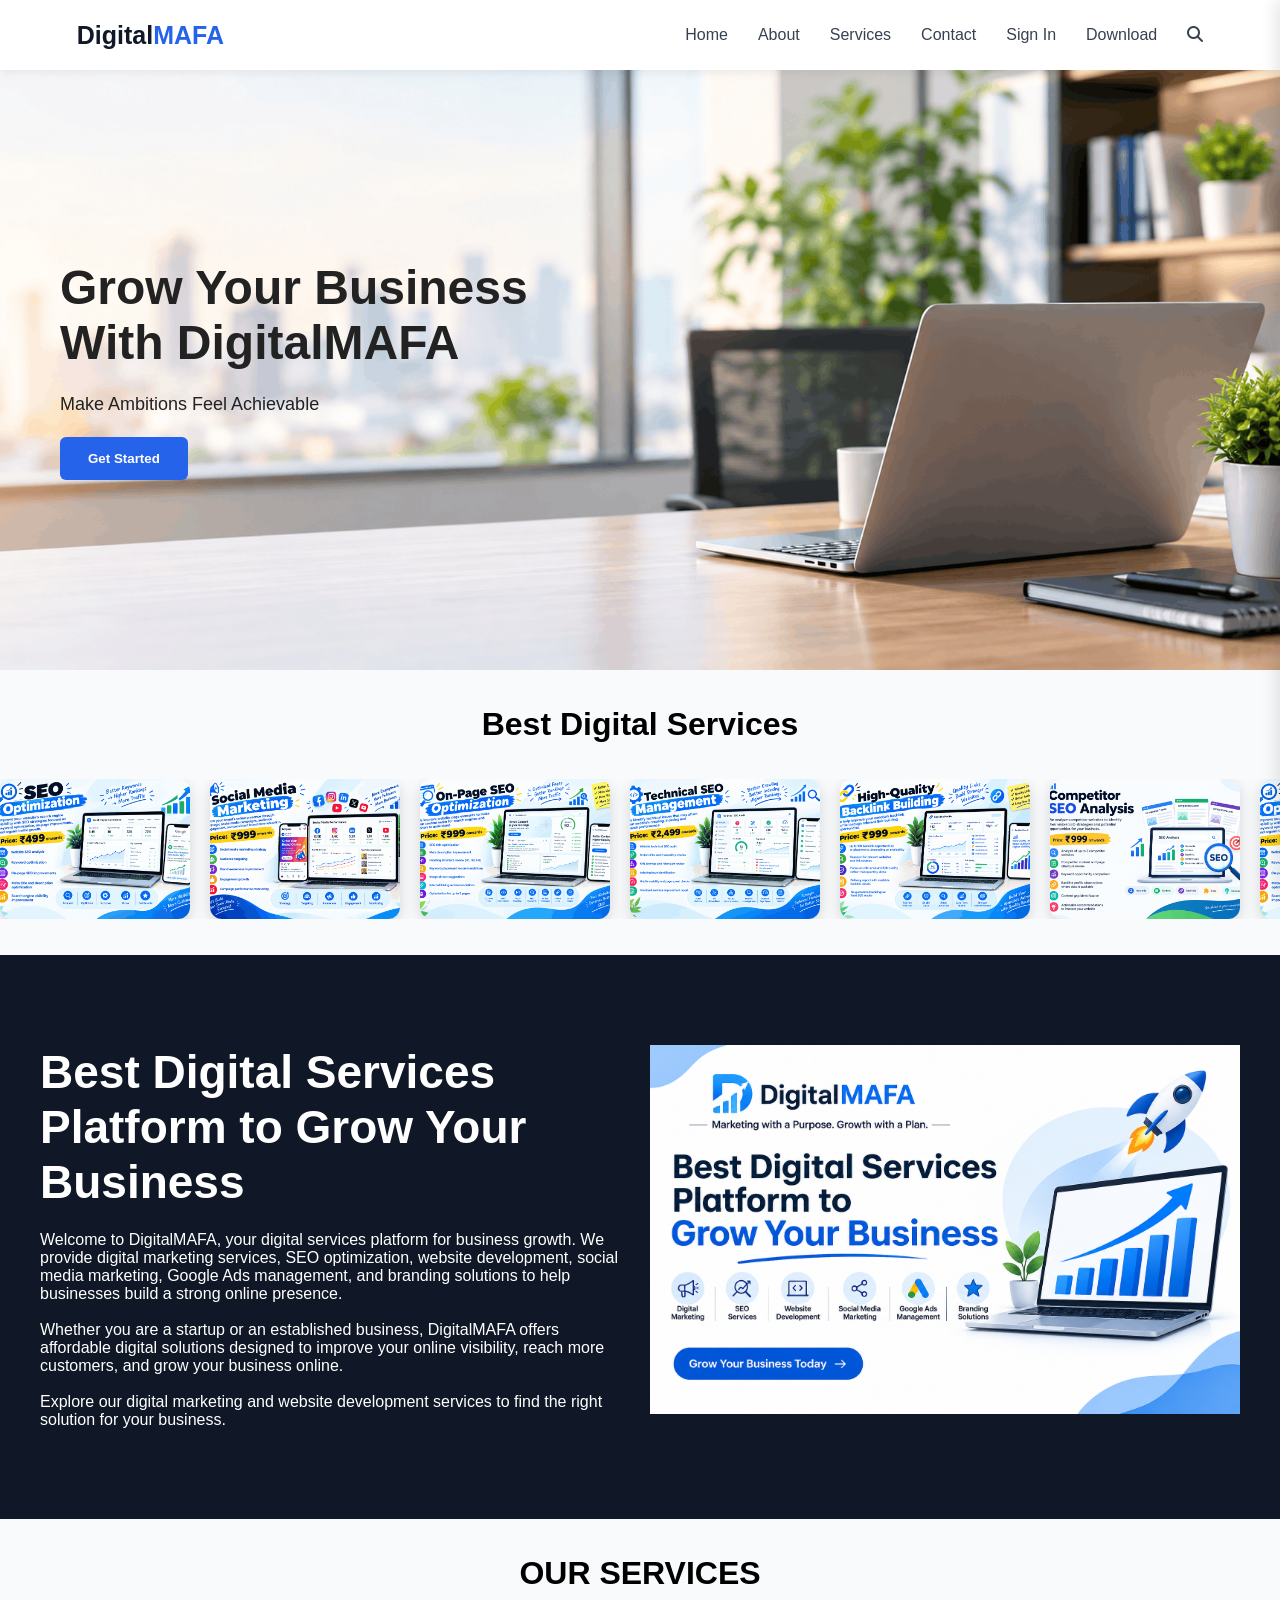
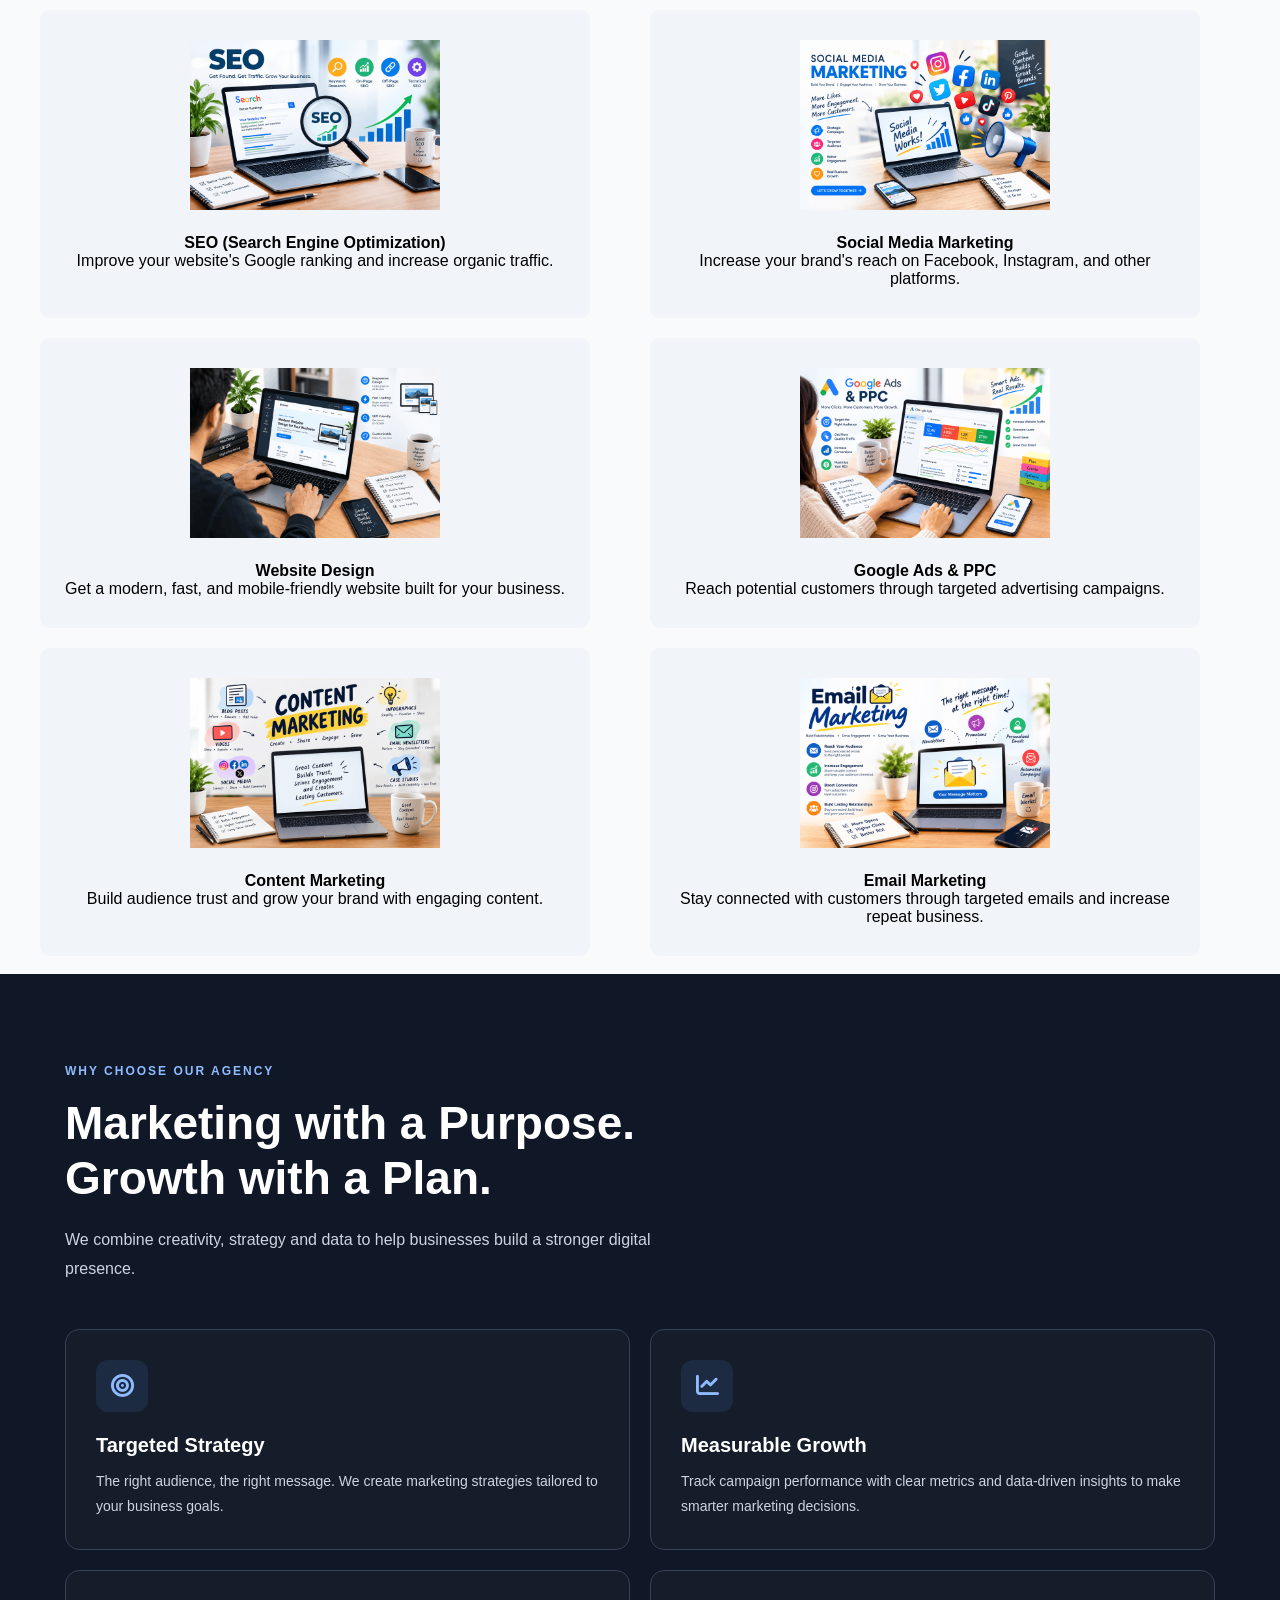
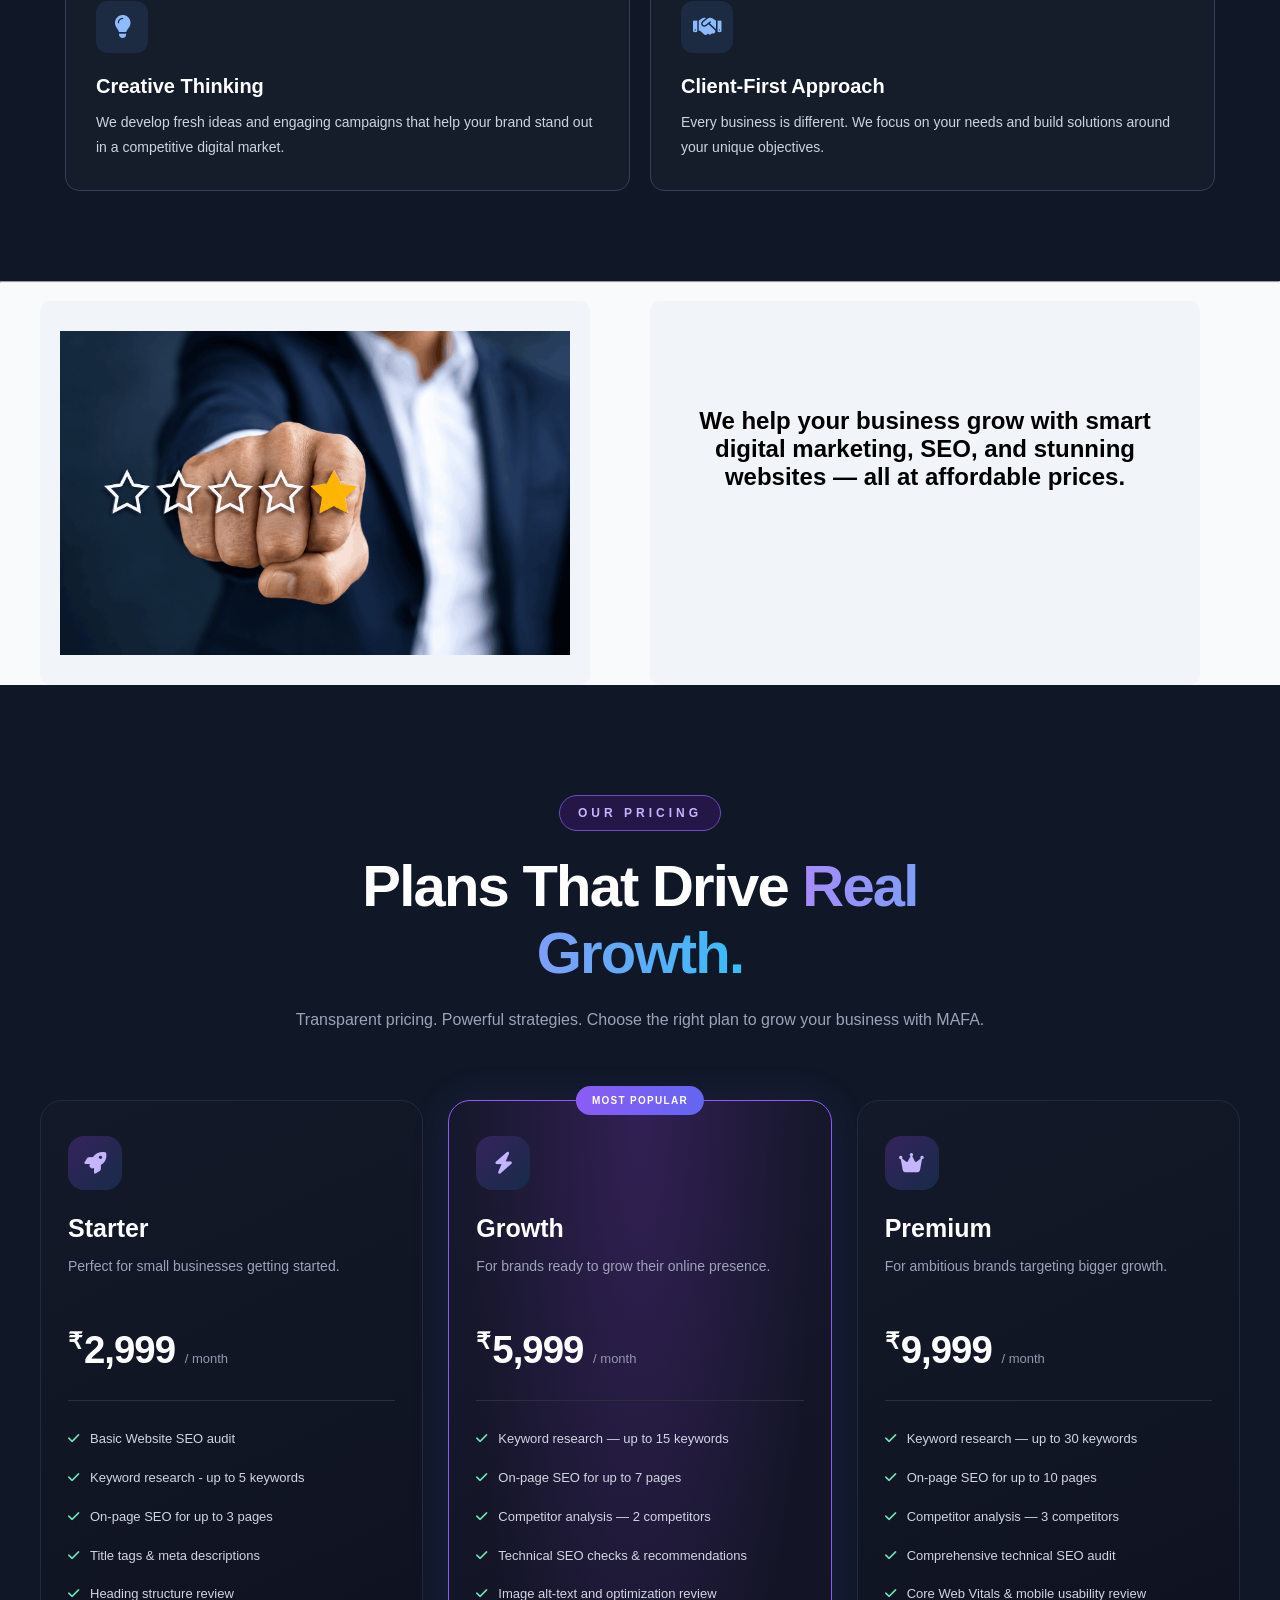
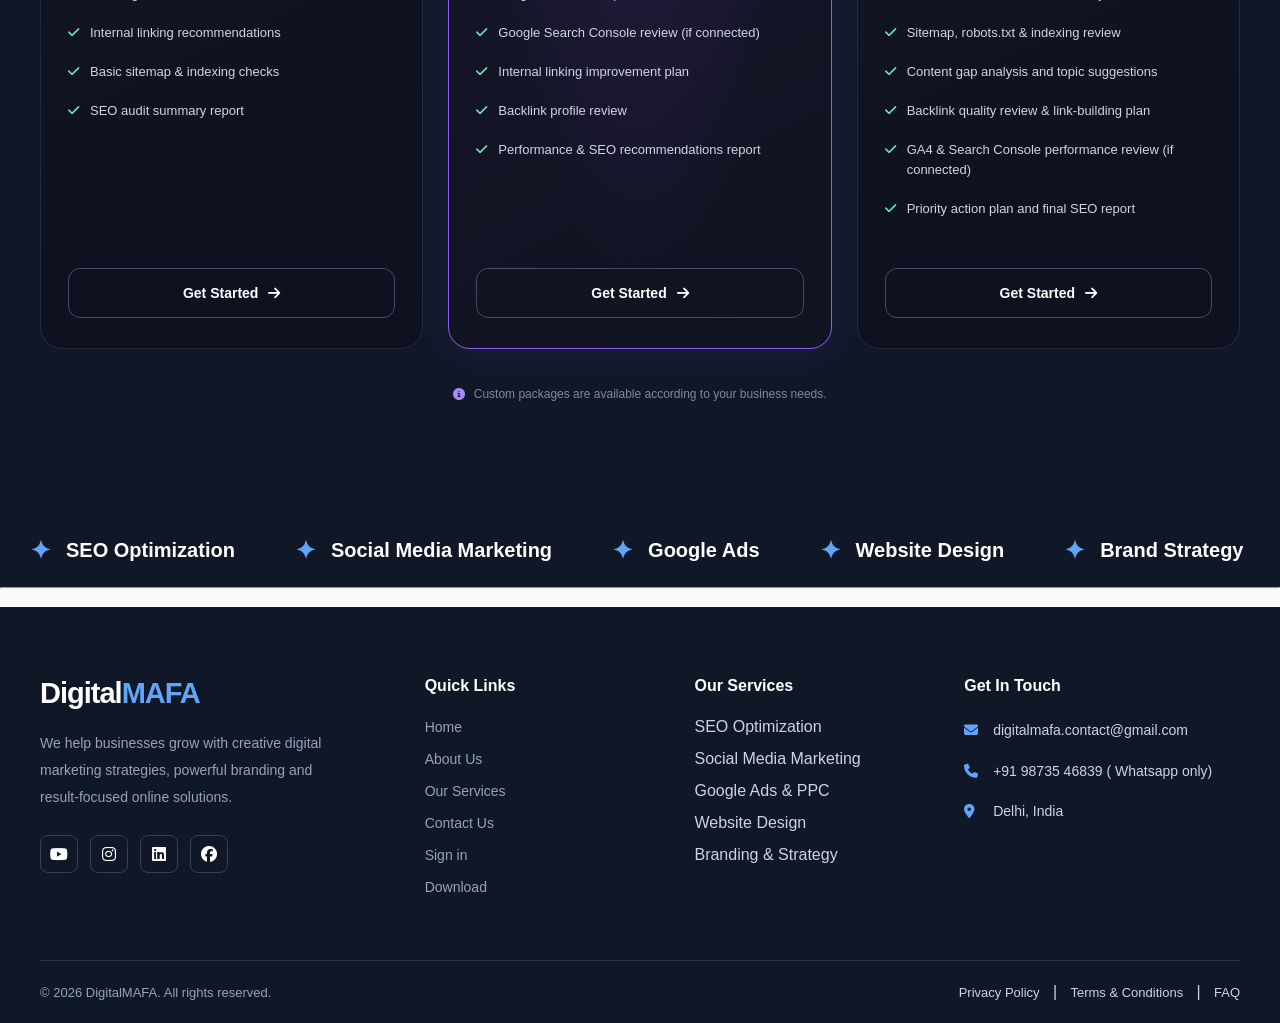
==== commit 6716dab8: "Update print statement from 'Hello' to 'Goodbye'" ====
--- a/index.html
+++ b/index.html
@@ -166,21 +166,21 @@
     <div class="track">
 
       
-        <a href="" ><img src="images/seo optimization.png" alt="SEO Optimization"></a>
-        <a href=""><img src="images/Social Media Marketing.png" alt="Social Media Marketing"></a>
-        <a href=""><img src="images/on-page-seo.png" alt="On-Page SEO Optimization"></a>
-        <a href=""><img src="images/technical-seo.png" alt="Technical SEO Management"></a>
-        <a href=""><img src="images/backlink-building.png" alt="High-Quality Backlink Building"></a>
-        <a href=""><img src="images/Competitor SEO Analysis Infographic.png" alt="Competitor SEO Analysis"></a>
+        <img src="images/seo optimization.png" alt="SEO Optimization"></a>
+        <img src="images/Social Media Marketing.png" alt="Social Media Marketing"></a>
+        <img src="images/on-page-seo.png" alt="On-Page SEO Optimization"></a>
+        <img src="images/technical-seo.png" alt="Technical SEO Management"></a>
+        <img src="images/backlink-building.png" alt="High-Quality Backlink Building"></a>
+        <img src="images/Competitor SEO Analysis Infographic.png" alt="Competitor SEO Analysis"></a>
       
         <!-- Duplicate Images -->
       
-       <a href="" ><img src="images/seo optimization.png" alt="SEO Optimization"></a>
-        <a href=""><img src="images/Social Media Marketing.png" alt="Social Media Marketing"></a>
-        <a href=""><img src="images/on-page-seo.png" alt="On-Page SEO Optimization"></a>
-        <a href=""><img src="images/technical-seo.png" alt="Technical SEO Management"></a>
-        <a href=""><img src="images/backlink-building.png" alt="High-Quality Backlink Building"></a>
-        <a href=""><img src="images/Competitor SEO Analysis Infographic.png" alt="Competitor SEO Analysis"></a>
+       <img src="images/seo optimization.png" alt="SEO Optimization"></a>
+       <img src="images/Social Media Marketing.png" alt="Social Media Marketing"></a>
+       <img src="images/on-page-seo.png" alt="On-Page SEO Optimization"></a>
+       <img src="images/technical-seo.png" alt="Technical SEO Management"></a>
+       <img src="images/backlink-building.png" alt="High-Quality Backlink Building"></a>
+       <img src="images/Competitor SEO Analysis Infographic.png" alt="Competitor SEO Analysis"></a>
        
     </div>
 </div>
--- a/css/carousel.css
+++ b/css/carousel.css
@@ -0,0 +1,43 @@
+
+.carousel{
+width:100%;
+overflow:hidden;
+}
+
+.track{
+display:flex;
+gap:20px;
+width:max-content;
+animation:scroll 25s linear infinite;
+}
+
+.track:hover{
+animation-play-state:paused;
+}
+
+.track img{
+width:190px;
+height:140px;
+border-radius:12px;
+object-fit:cover;
+box-shadow:0 5px 15px rgba(0,0,0,.15);
+transition:.3s;
+cursor:pointer;
+}
+
+.track img:hover{
+transform:scale(1.08);
+box-shadow:0 10px 25px rgba(0,0,0,.3);
+}
+
+@keyframes scroll{
+
+0%{
+transform:translateX(0);
+}
+
+100%{
+transform:translateX(-50%);
+}
+
+}
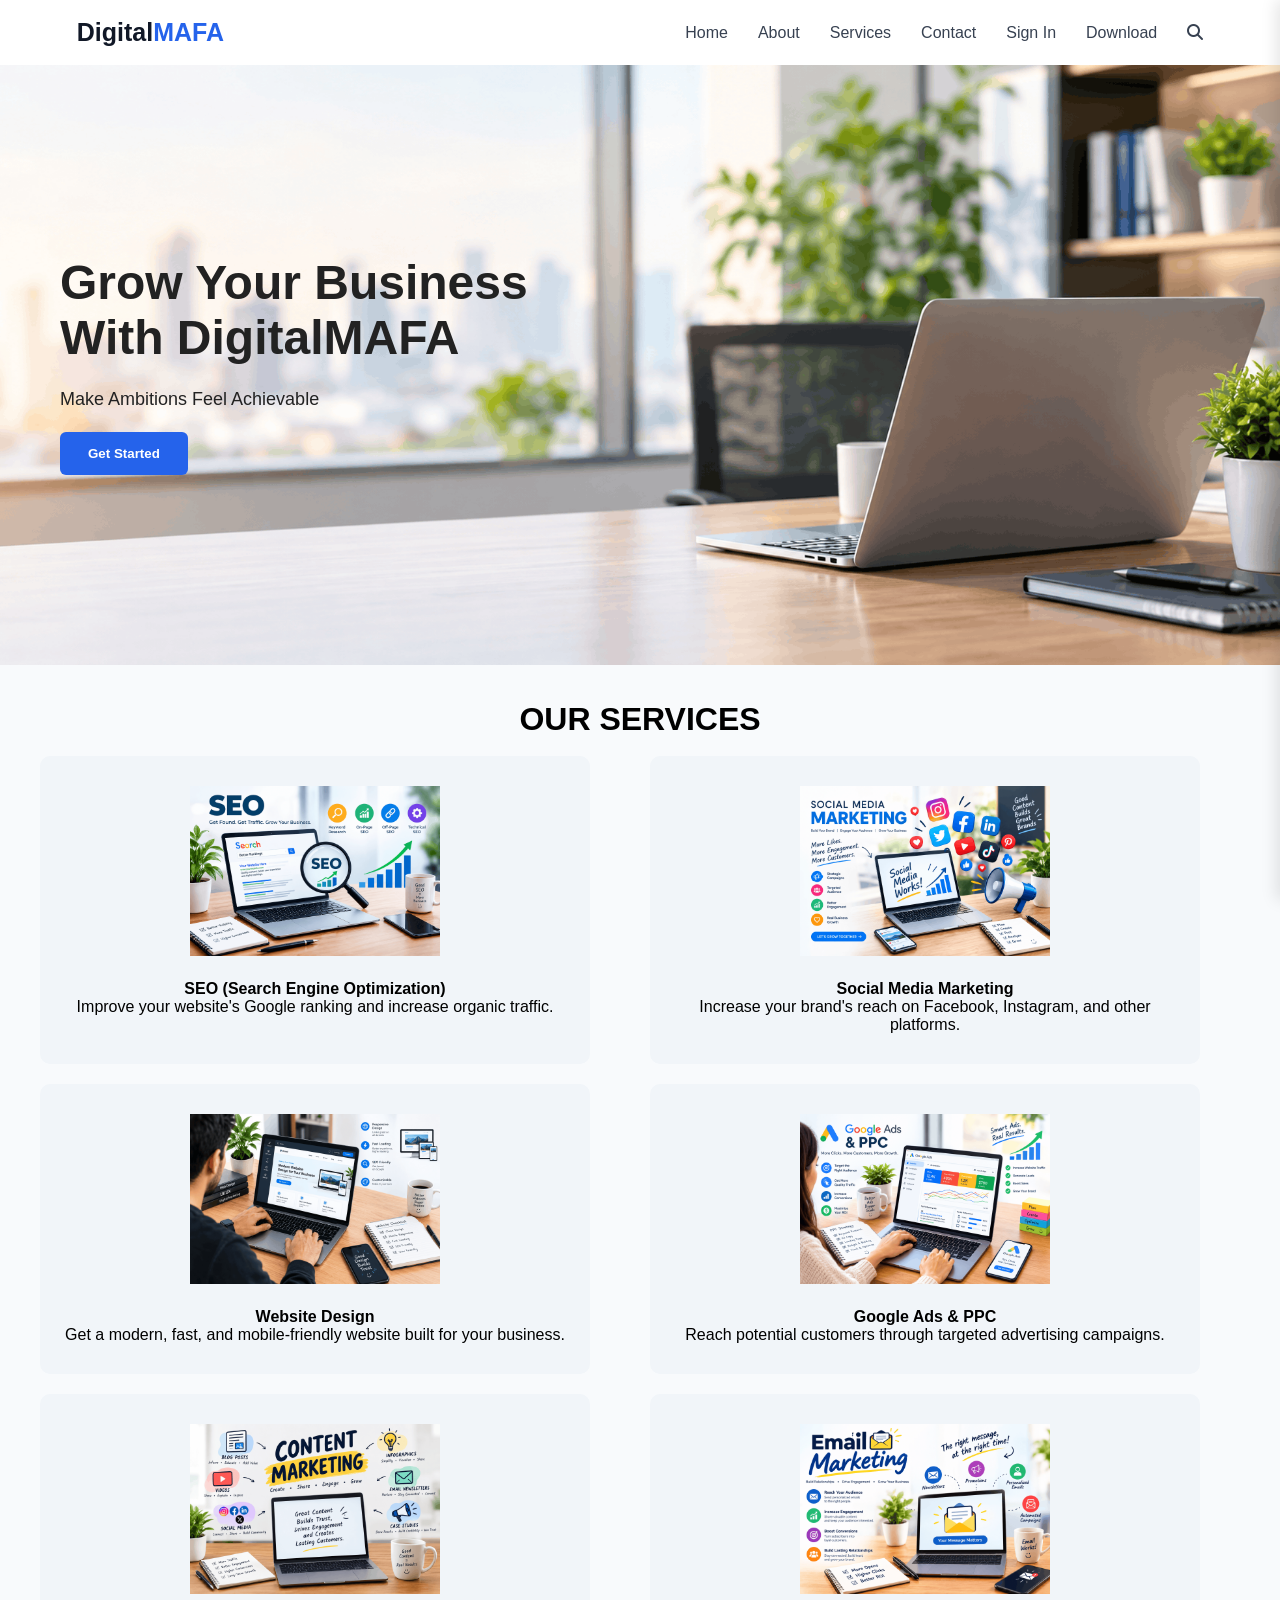
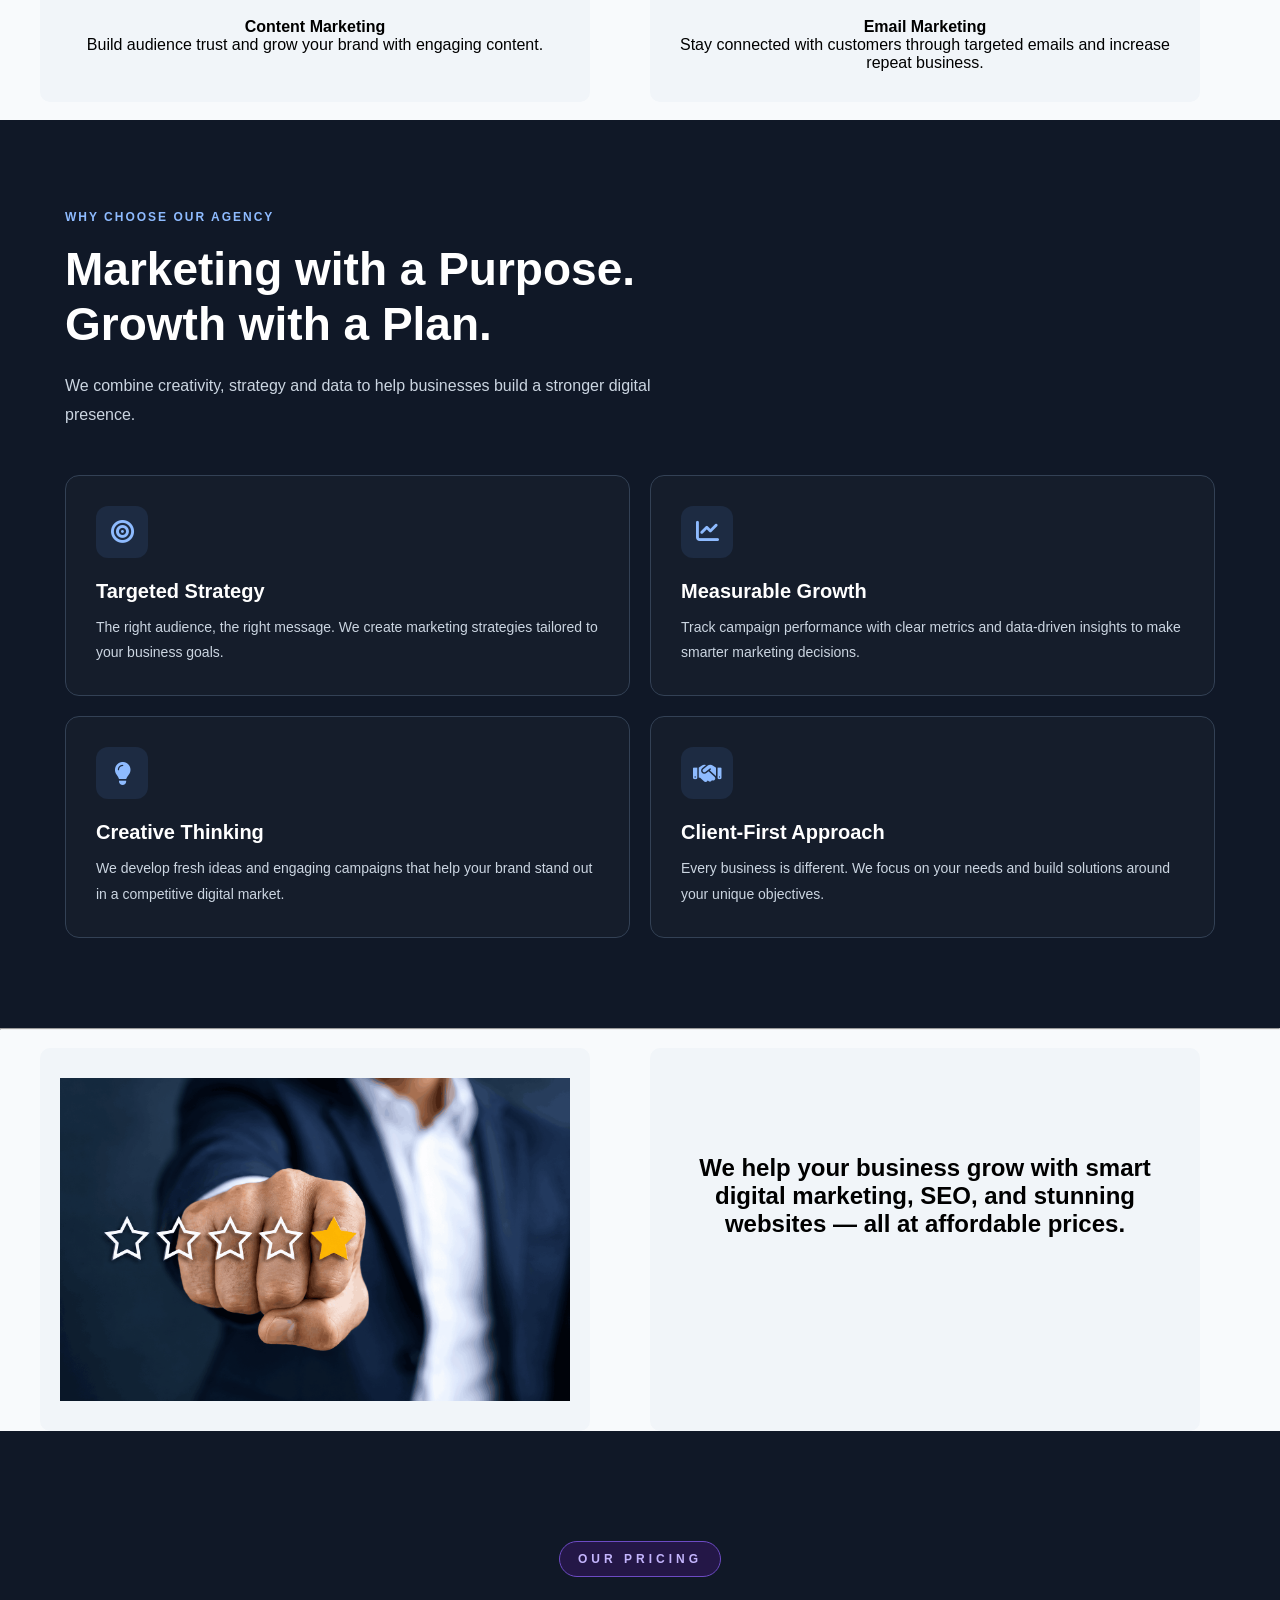
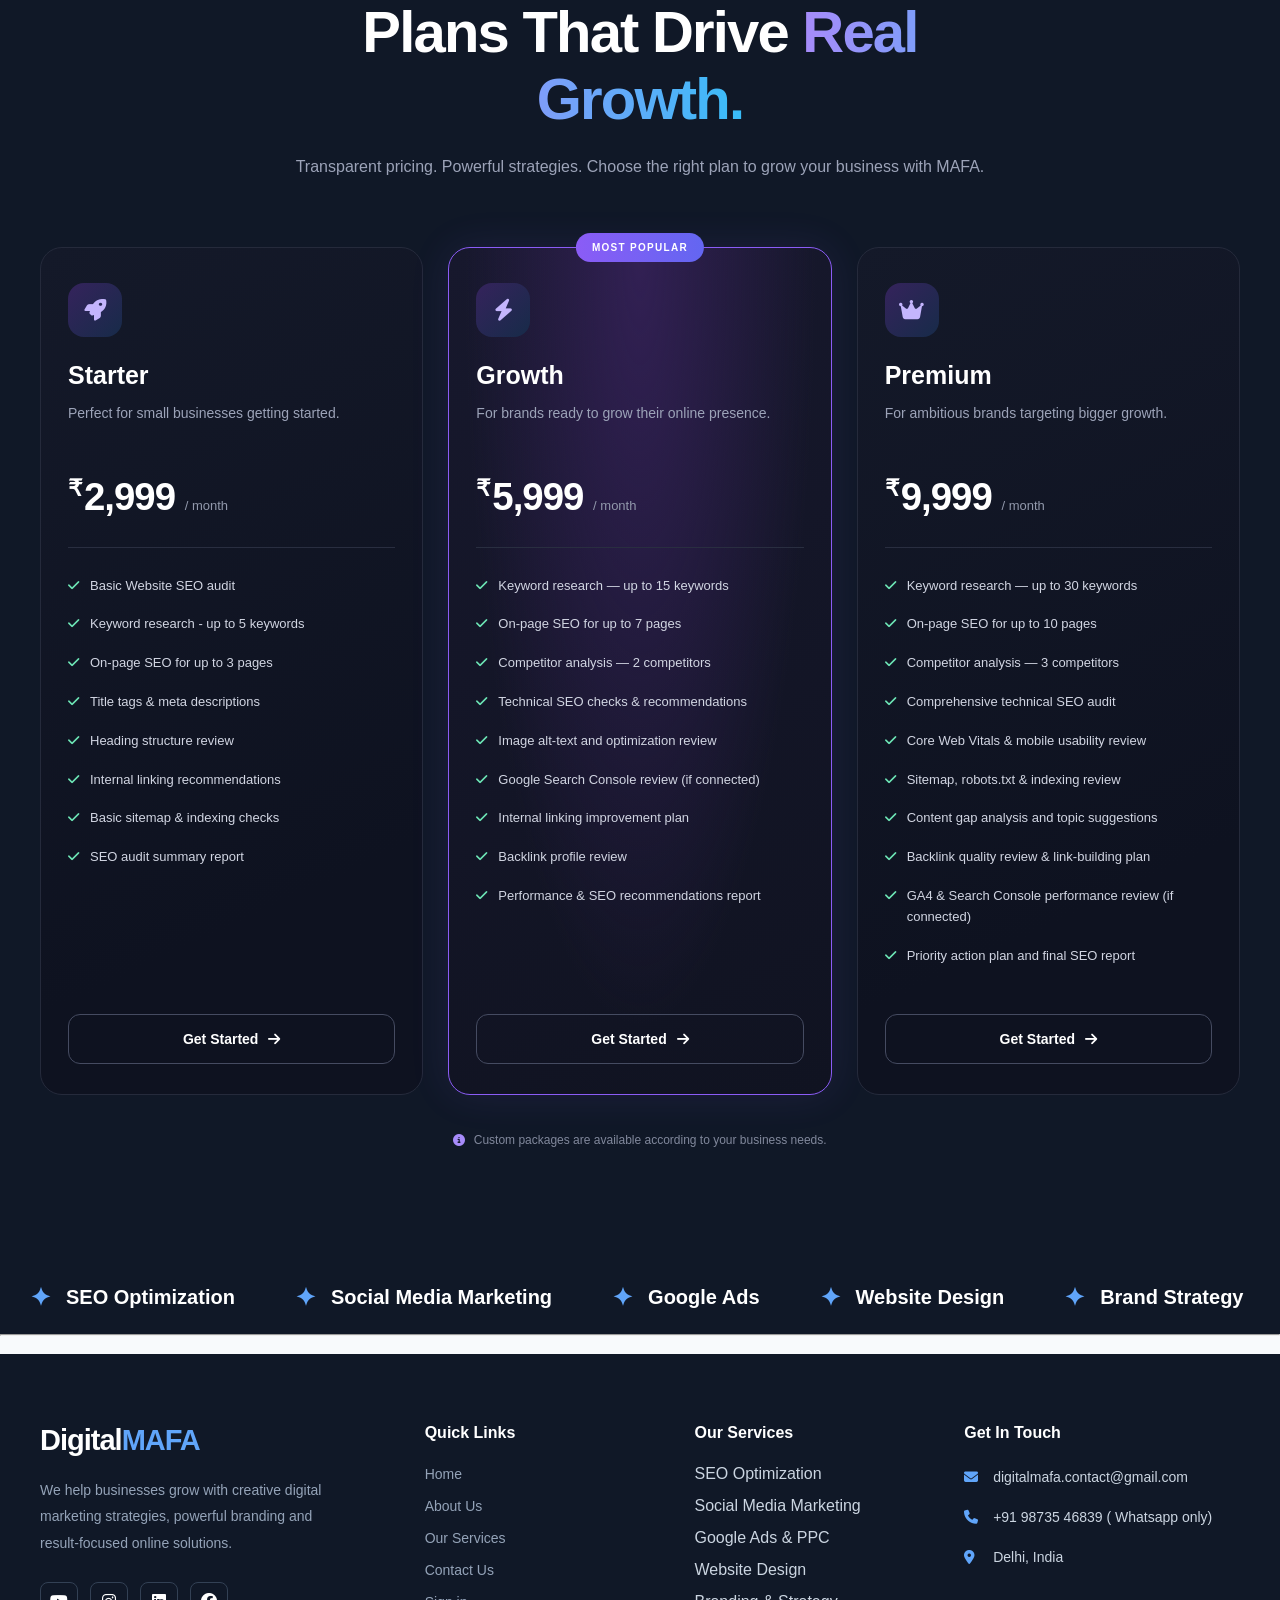
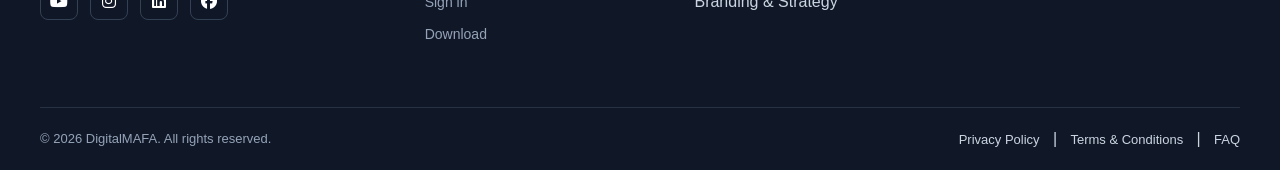
==== commit 20a85f97: "Update index.html" ====
--- a/index.html
+++ b/index.html
@@ -106,6 +106,8 @@
 <link rel="stylesheet"
 href="https://cdnjs.cloudflare.com/ajax/libs/font-awesome/6.7.2/css/all.min.css">
 
+
+<link rel="stylesheet" href="https://cdn.jsdelivr.net/npm/bootstrap-icons@1.11.3/font/bootstrap-icons.min.css">
 </head>
 
 <body>
@@ -139,15 +141,48 @@
       aria-label="Close menu"
       onclick="closeMenu()">×</button>
 
-    <a href="search.html" onclick="closeMenu()"><i class="fa-solid fa-magnifying-glass"></i> Search</a>
+    <a href="index.html" onclick="closeMenu()"><i class="bi bi-house-door-fill"></i>  Home</a>
+    <hr>
+    <br>
+    <a href="about.html" onclick="closeMenu()"><i class="bi bi-info-circle"></i> About</a>
+    <a href="services.html" onclick="closeMenu()"><i class="bi bi-grid"></i> Services</a>
+    <a href="contact.html" onclick="closeMenu()"><i class="bi bi-telephone"></i> Contact</a>
     <hr><br>
-    <a href="index.html" onclick="closeMenu()">Home</a>
-    <a href="about.html" onclick="closeMenu()">About</a>
-    <a href="services.html" onclick="closeMenu()">Services</a>
-    <a href="contact.html" onclick="closeMenu()">Contact</a>
-    <a href="sign-in.html" onclick="closeMenu()">Sign In</a>
-    <a href="download.html" onclick="closeMenu()">Download</a>
-  </aside>
+    <a href="sign-in.html" onclick="closeMenu()"><i class="bi bi-person-circle"></i> Account</a>
+    <a href="download.html" onclick="closeMenu()"><i class="bi bi-download"></i> Download</a>
+    <hr><br>
+    <a href="faq.html" onclick="closeMenu()"><i class="bi bi-question-circle"></i> FAQ</a>
+    <a href="privacy.html" onclick="closeMenu()"><i class="bi bi-shield-lock"></i> Privacy & Policy</a>
+    <a href="terms.html" onclick="closeMenu()"><i class="bi bi-file-earmark-text"></i> Terms</a>
+</aside>
+
+  <!-- APP NOV -->
+<nav class="app-bottom-nav">
+    <a href="index.html" data-page="index.html">
+        <i class="fa-solid fa-house"></i>
+        <span>Home</span>
+    </a>
+
+    <a href="services.html" data-page="services.html">
+        <i class="fa-solid fa-briefcase"></i>
+        <span>Services</span>
+    </a>
+
+    <a href="search.html" class="search-btn">
+    <i class="fas fa-search"></i>
+    <span>Search</span>
+</a>
+
+    <a href="contact.html" data-page="contact.html">
+        <i class="fa-solid fa-envelope"></i>
+        <span>Contact</span>
+    </a>
+
+    <a href="sign-in.html" data-page="sign-in.html">
+        <i class="fa-solid fa-user-circle"></i>
+        <span>Account</span>
+    </a>
+</nav>
 
 
 <section class="hero">
@@ -158,68 +193,7 @@
   </div>
 </section>
 
-<br><br>
-<div class="desktop-only">
-<h1 style="text-align: center;"><b>Best Digital Services</b></h1><br><br>
-</div>
-<div class="carousel">
-    <div class="track">
-
-      
-        <img src="images/seo optimization.png" alt="SEO Optimization"></a>
-        <img src="images/Social Media Marketing.png" alt="Social Media Marketing"></a>
-        <img src="images/on-page-seo.png" alt="On-Page SEO Optimization"></a>
-        <img src="images/technical-seo.png" alt="Technical SEO Management"></a>
-        <img src="images/backlink-building.png" alt="High-Quality Backlink Building"></a>
-        <img src="images/Competitor SEO Analysis Infographic.png" alt="Competitor SEO Analysis"></a>
-      
-        <!-- Duplicate Images -->
-      
-       <img src="images/seo optimization.png" alt="SEO Optimization"></a>
-       <img src="images/Social Media Marketing.png" alt="Social Media Marketing"></a>
-       <img src="images/on-page-seo.png" alt="On-Page SEO Optimization"></a>
-       <img src="images/technical-seo.png" alt="Technical SEO Management"></a>
-       <img src="images/backlink-building.png" alt="High-Quality Backlink Building"></a>
-       <img src="images/Competitor SEO Analysis Infographic.png" alt="Competitor SEO Analysis"></a>
-       
-    </div>
-</div>
-
-<br><br>
-
-  <section class="why-section">
-   <div class="container">
-<section class="intro-section">
-    <h2>Best Digital Services Platform to Grow Your Business</h2>
-
-    <p>
-        Welcome to DigitalMAFA, your digital services platform for business growth.
-        We provide digital marketing services, SEO optimization, website development,
-        social media marketing, Google Ads management, and branding solutions to
-        help businesses build a strong online presence.
-    </p>
-<br>
-    <p>
-        Whether you are a startup or an established business, DigitalMAFA offers
-        affordable digital solutions designed to improve your online visibility,
-        reach more customers, and grow your business online.
-    </p>
-<br>
-    <p>
-        Explore our digital marketing and website development services to find
-        the right solution for your business.
-    </p>
-
-  
-</section>
-<div class="desktop-only">
-
-  <section class="intro-section">
-  <img src="images/Digital Growth Platform Banner (1).png" width="100%" height="100%">
-  </section>
-
-</div>
-  </section>
+
 
 
 
--- a/css/novbar.css
+++ b/css/novbar.css
@@ -12,14 +12,13 @@
 
     /* Navigation bar */
     .navbar {
-      height: 70px;
+      height: 65px;
       background: white;
       display: flex;
       align-items: center;
       justify-content: space-between;
       padding: 0 6%;
-      box-shadow: 0 2px 10px rgba(0,0,0,0.08);
-      position: sticky;
+            position: sticky;
       top: 0;
       z-index: 1000;
     }
@@ -53,7 +52,7 @@
     /* Menu button */
     .menu-btn {
       display: none;
-      font-size: 28px;
+      font-size: 24px;
       background: none;
       border: none;
       cursor: pointer;
@@ -70,7 +69,7 @@
       background: white;
       box-shadow: -4px 0 15px rgba(0,0,0,0.1);
       padding: 25px;
-      transition: right 0.3s ease;
+      transition: right 0.2s ease;
       z-index: 2000;
     }
 
@@ -134,3 +133,116 @@
     }
 
 
+
+
+
+
+
+
+/* Hide bottom navigation on desktop */
+.app-bottom-nav {
+    display: none;
+}
+
+/* Desktop mode */
+body {
+    padding-bottom: 0 !important;
+}
+
+/* Mobile mode */
+@media (max-width: 768px) {
+
+    .app-bottom-nav {
+        display: flex;
+        position: fixed;
+        bottom: 0;
+        left: 0;
+        width: 100%;
+        min-height: 65px;
+        padding: 8px 4px calc(8px + env(safe-area-inset-bottom));
+        box-sizing: border-box;
+        background: #ffffff;
+        border-top: 1px solid #e5e7eb;
+        box-shadow: 0 -3px 15px rgba(0,0,0,0.08);
+        justify-content: space-around;
+        align-items: center;
+        z-index: 99999;
+    }
+
+    .app-bottom-nav a {
+        flex: 1;
+        display: flex;
+        flex-direction: column;
+        align-items: center;
+        justify-content: center;
+        gap: 5px;
+        text-decoration: none;
+        color: #64748b;
+        font-size: 11px;
+        font-weight: 600;
+        padding: 5px 0;
+    }
+
+    .app-bottom-nav a i {
+        font-size: 21px;
+    }
+
+    .app-bottom-nav a.active {
+        color: #2563eb;
+    }
+
+    /* Search button */
+    .app-bottom-nav a.search-btn {
+        position: relative;
+        color: #64748b;
+    }
+
+    .app-bottom-nav a.search-btn i {
+        margin-top: -30px;
+        width: 48px;
+        height: 48px;
+        background: #2563eb;
+        color: #ffffff;
+        border-radius: 50%;
+        display: flex;
+        align-items: center;
+        justify-content: center;
+        font-size: 22px;
+    }
+
+    .app-bottom-nav a.search-btn:active i {
+        transform: scale(0.92);
+    }
+
+    /* Mobile bottom spacing */
+    body {
+        padding-bottom: 60px !important;
+    }
+}
+
+
+
+@media (max-width: 768px) {
+    button,
+    a,
+    .app-bottom-nav a,
+    .menu-btn,
+    .close-btn {
+        -webkit-tap-highlight-color: transparent;
+        outline: none;
+    }
+
+    button:focus,
+    button:active,
+    a:focus,
+    a:active {
+        outline: none;
+        box-shadow: none;
+    }
+}
+
+
+
+
+
+
